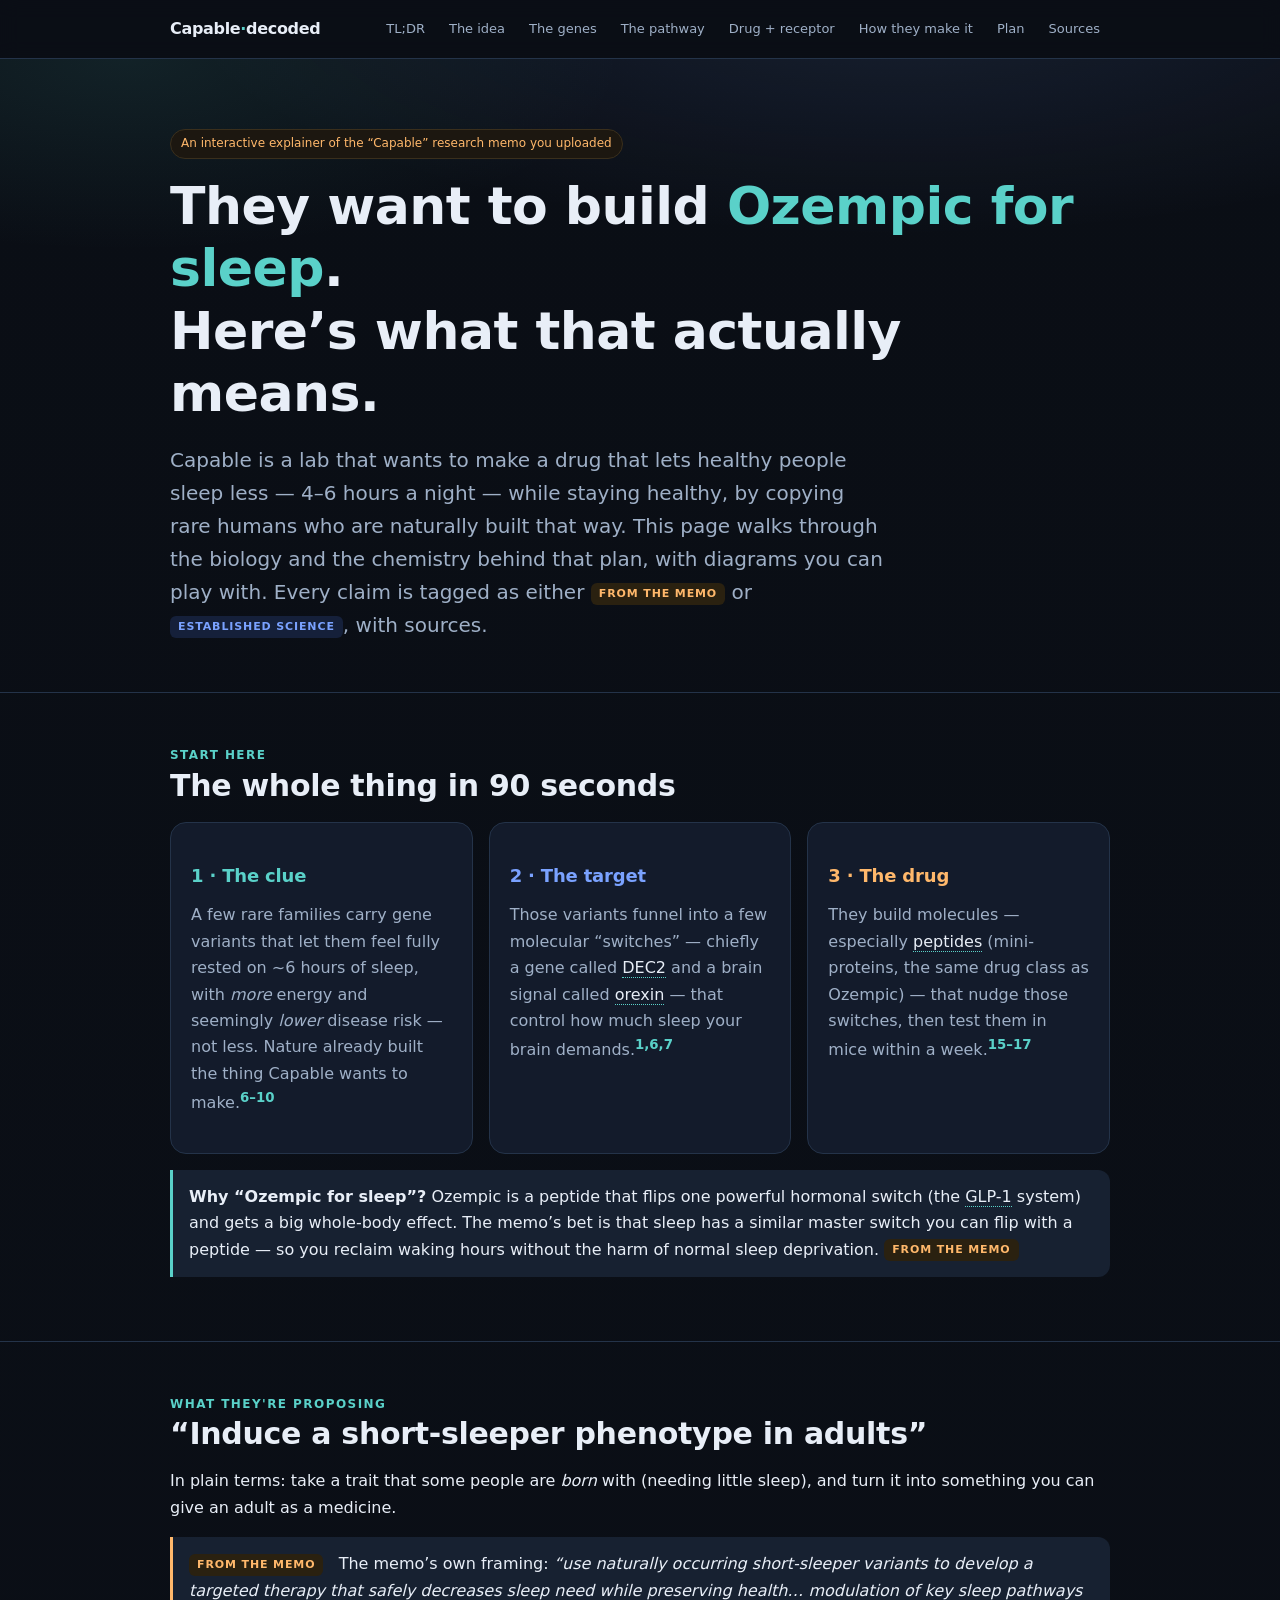
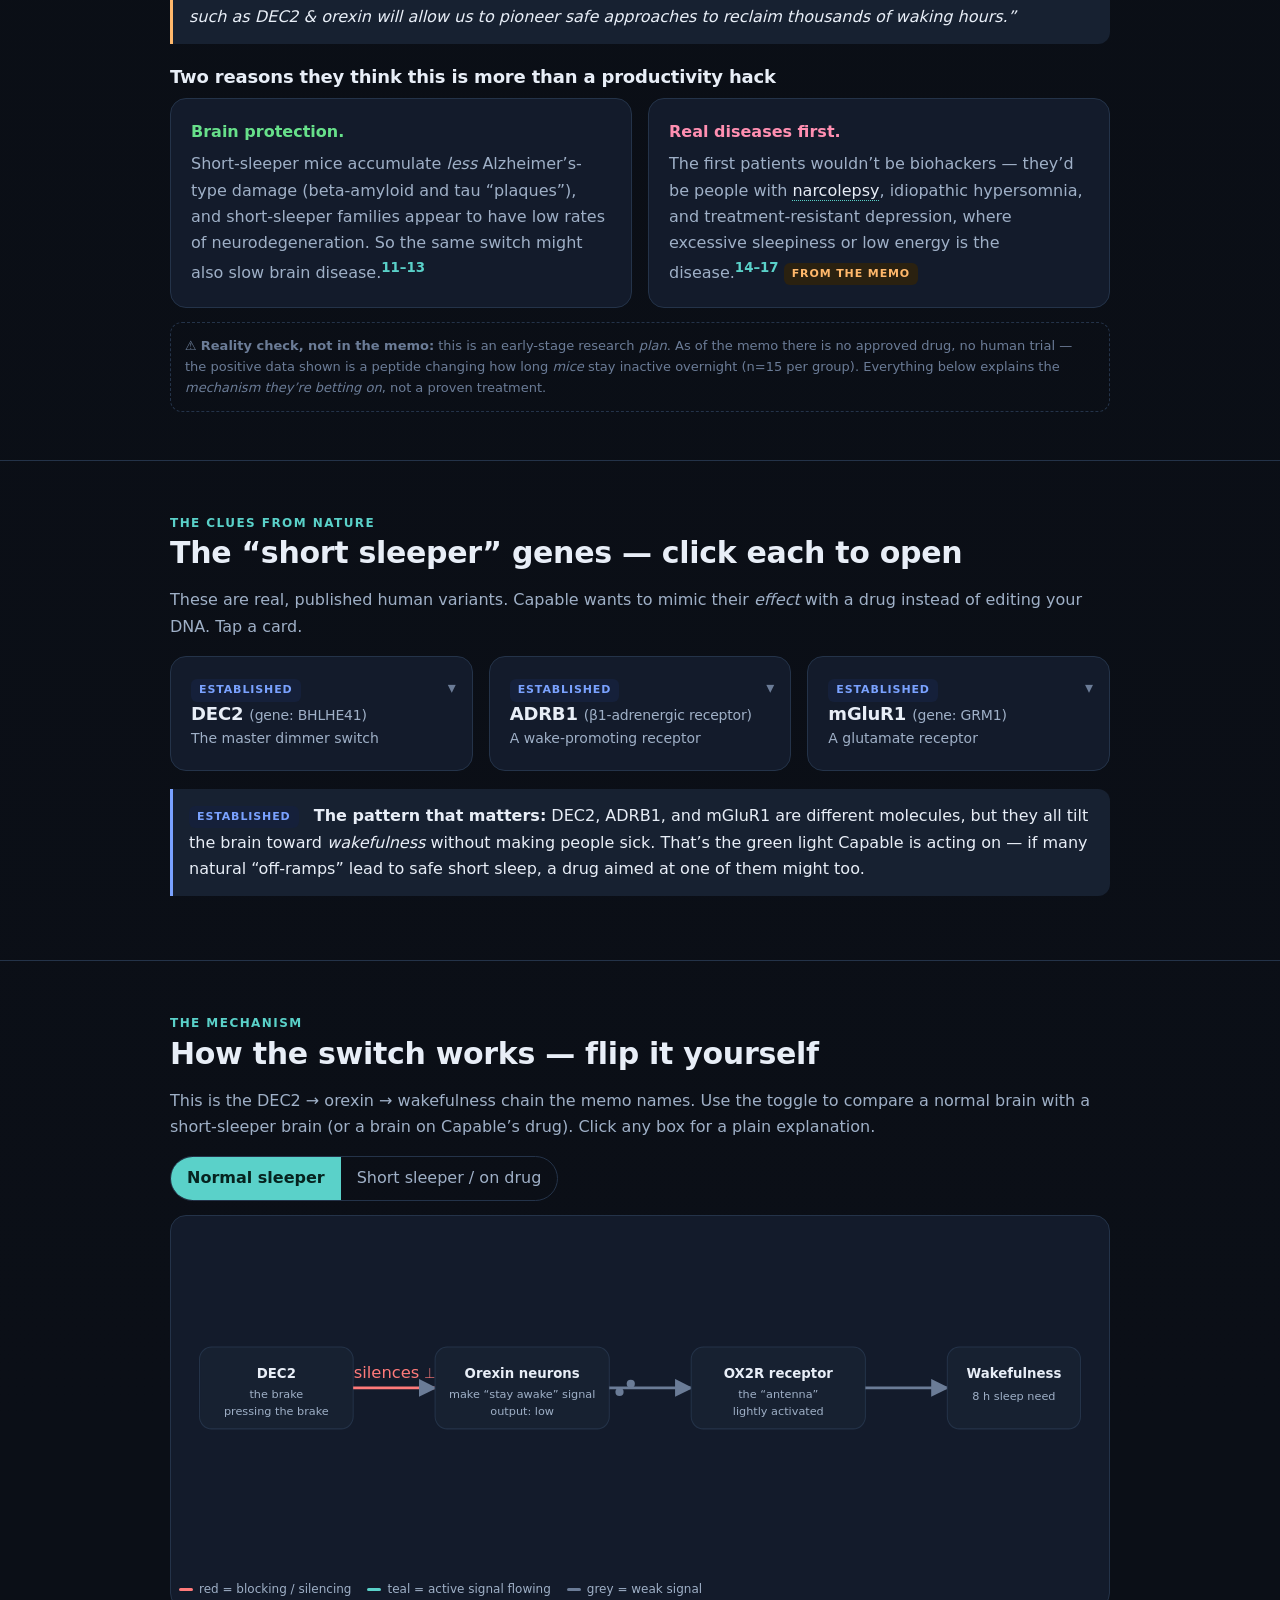
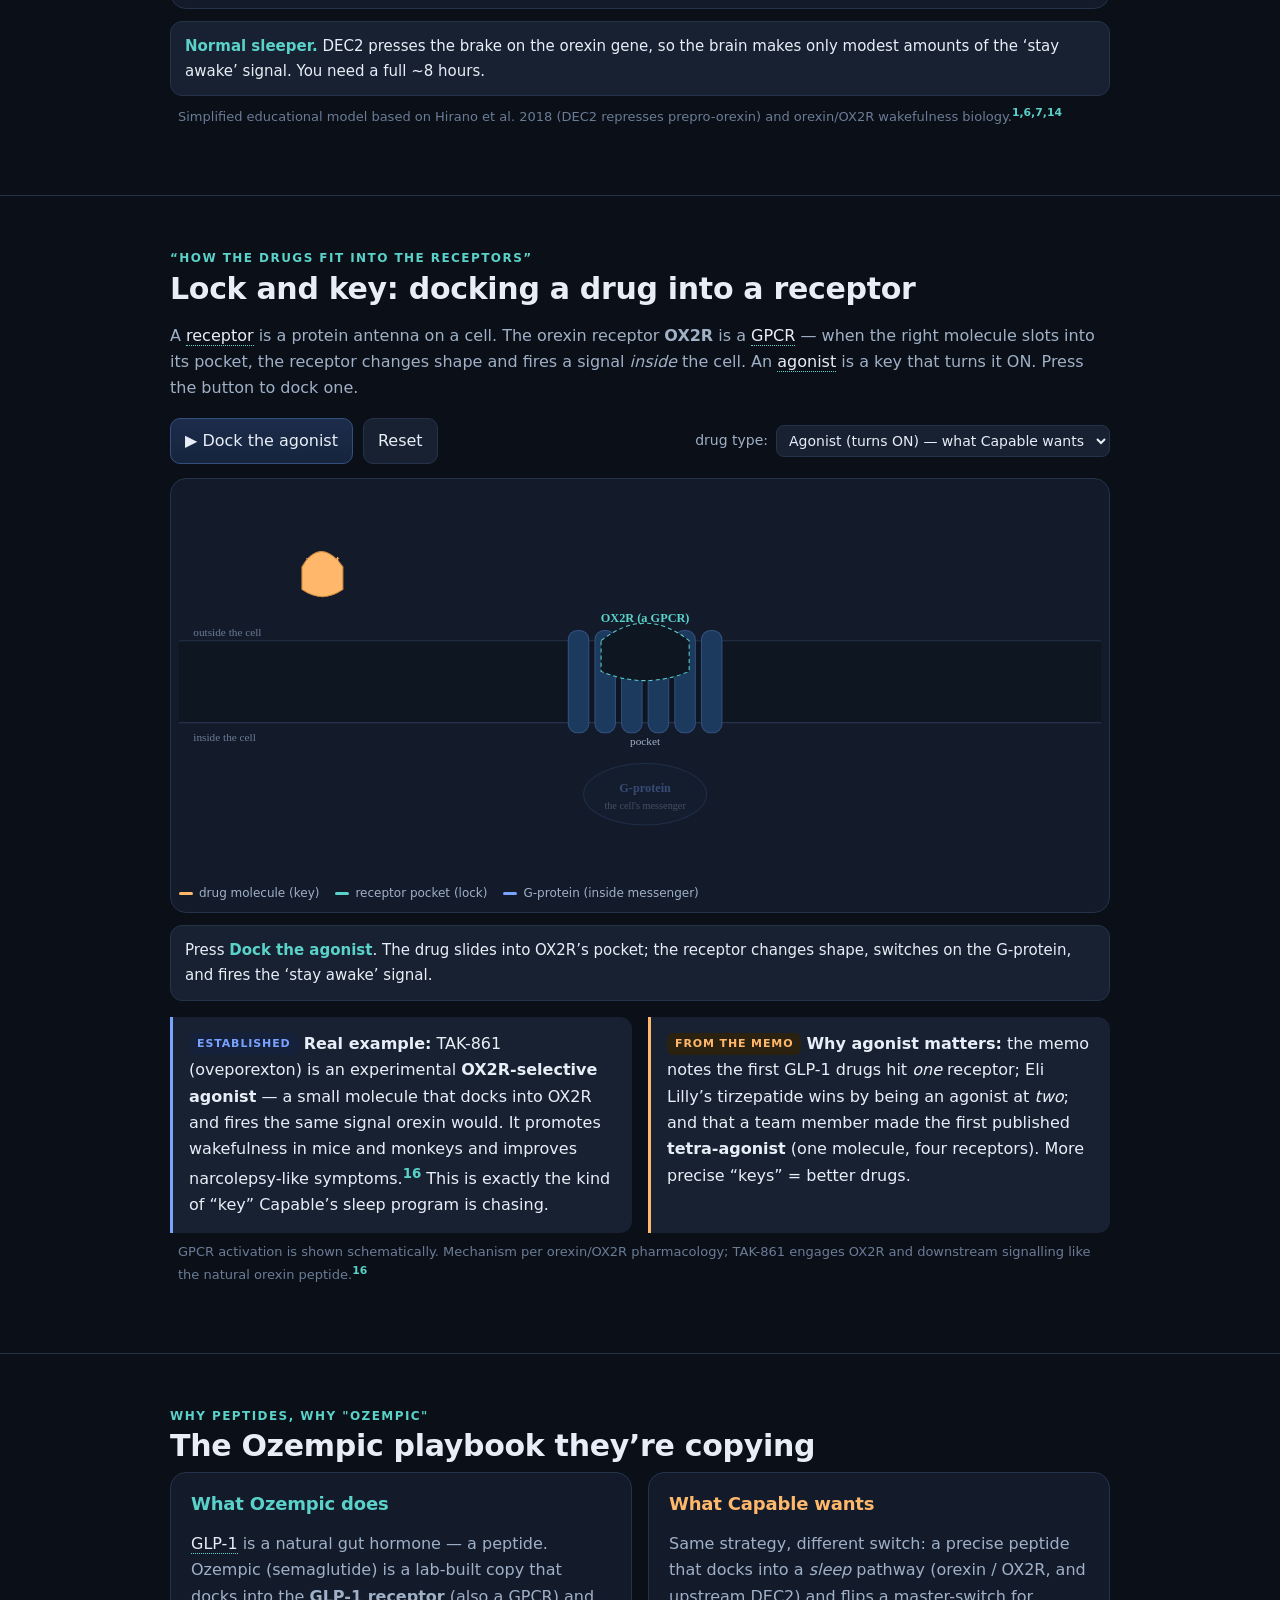
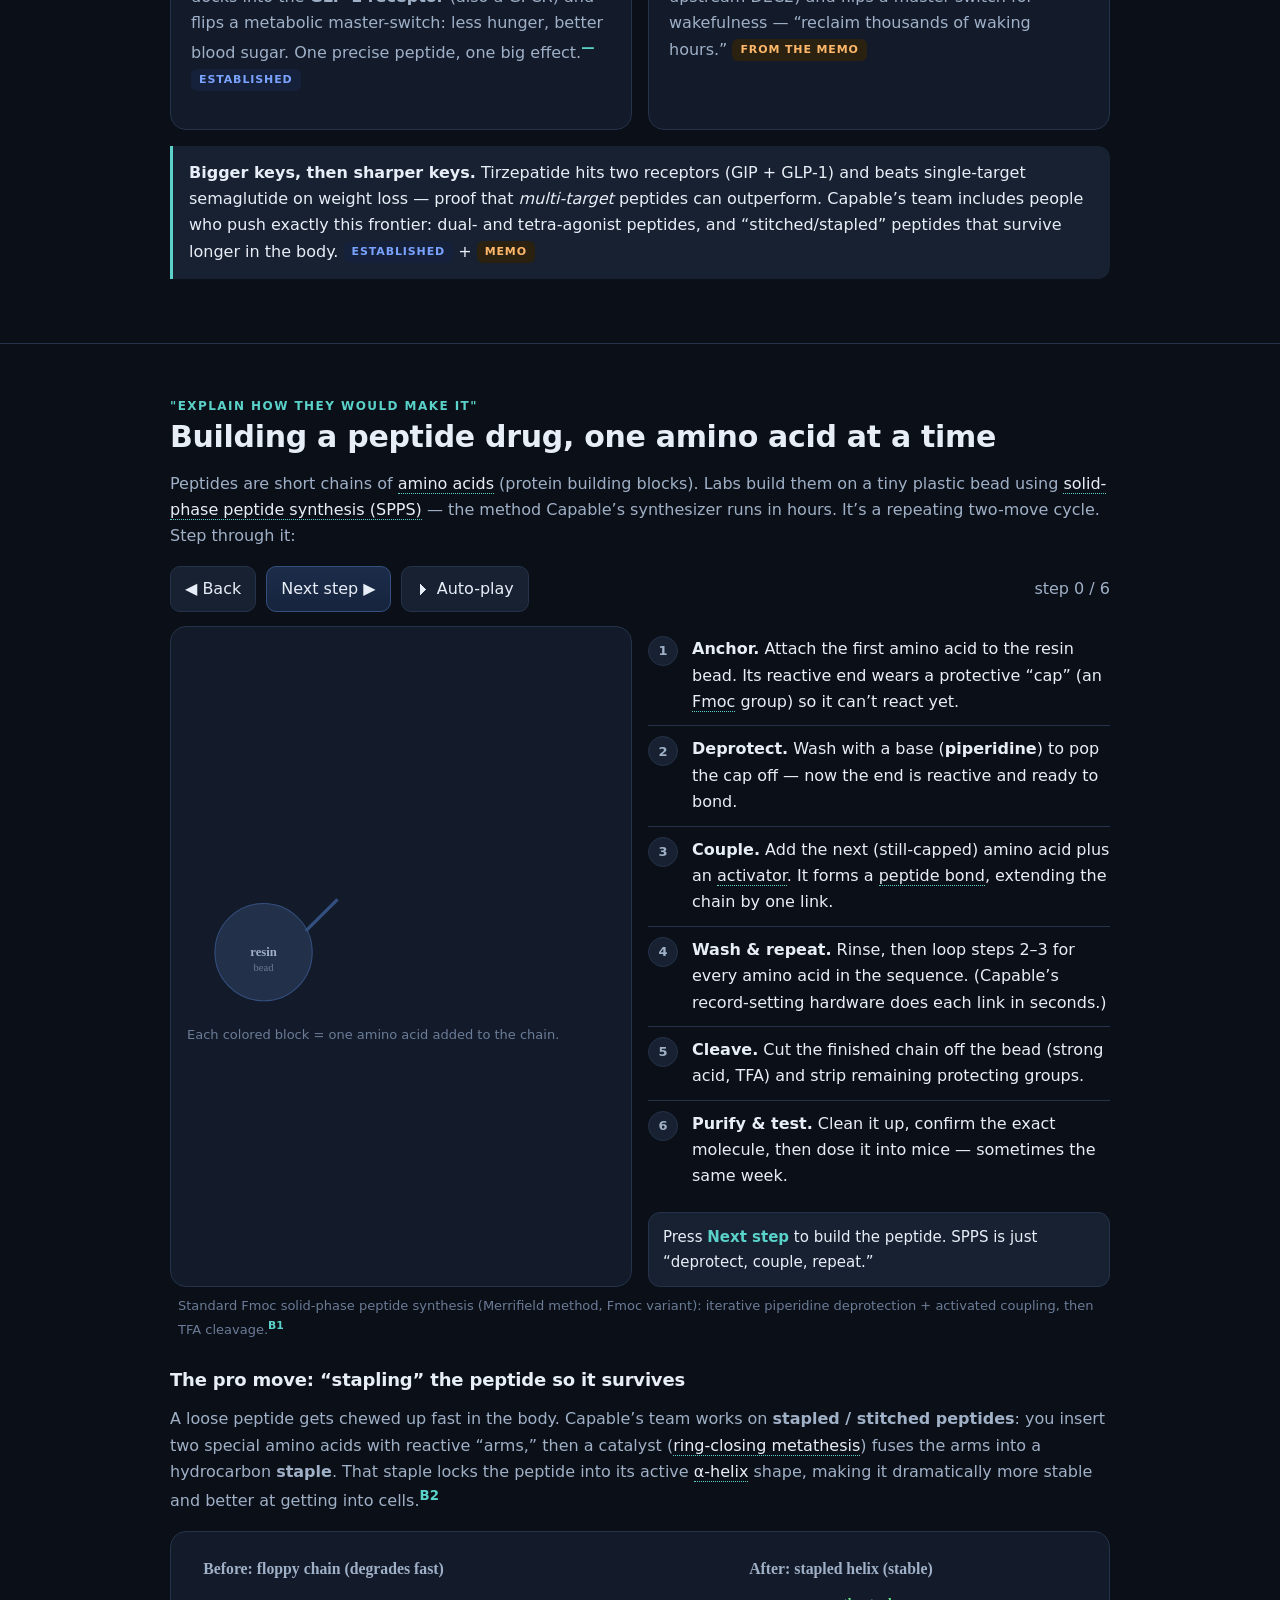
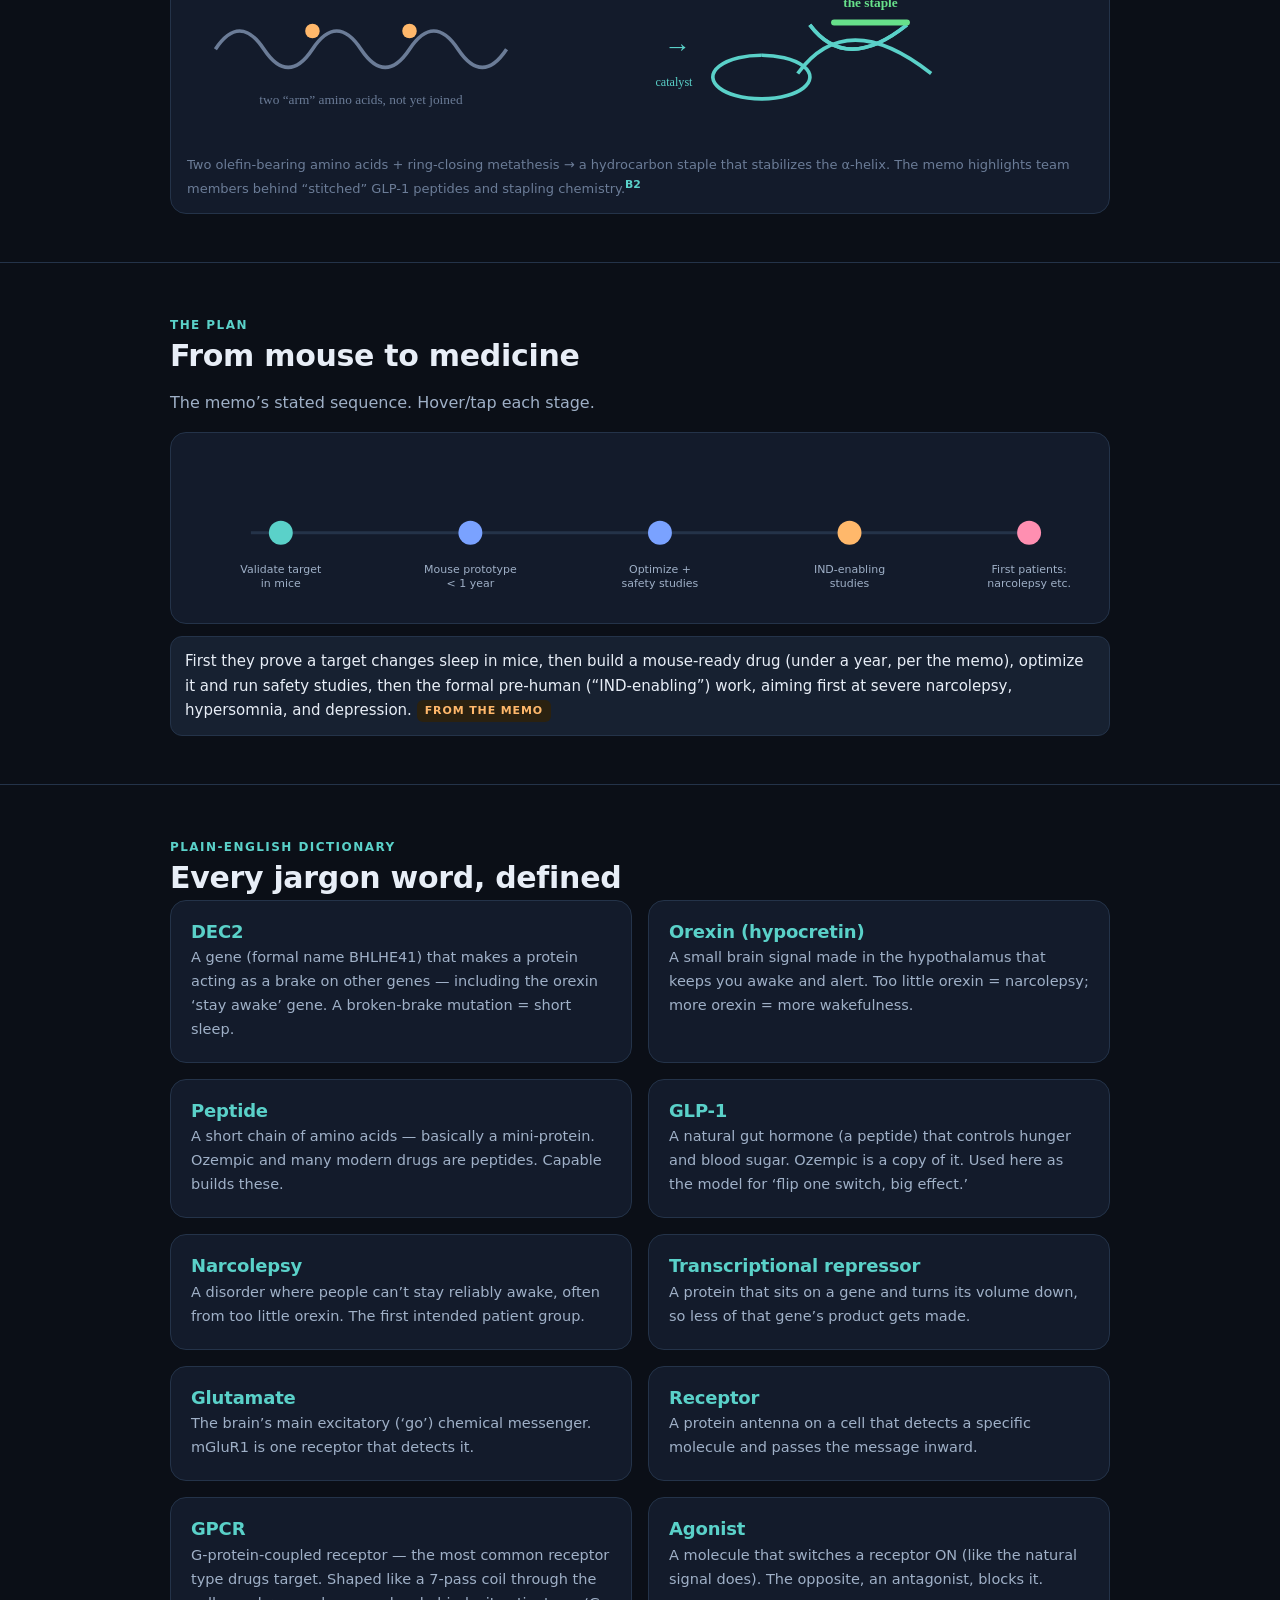
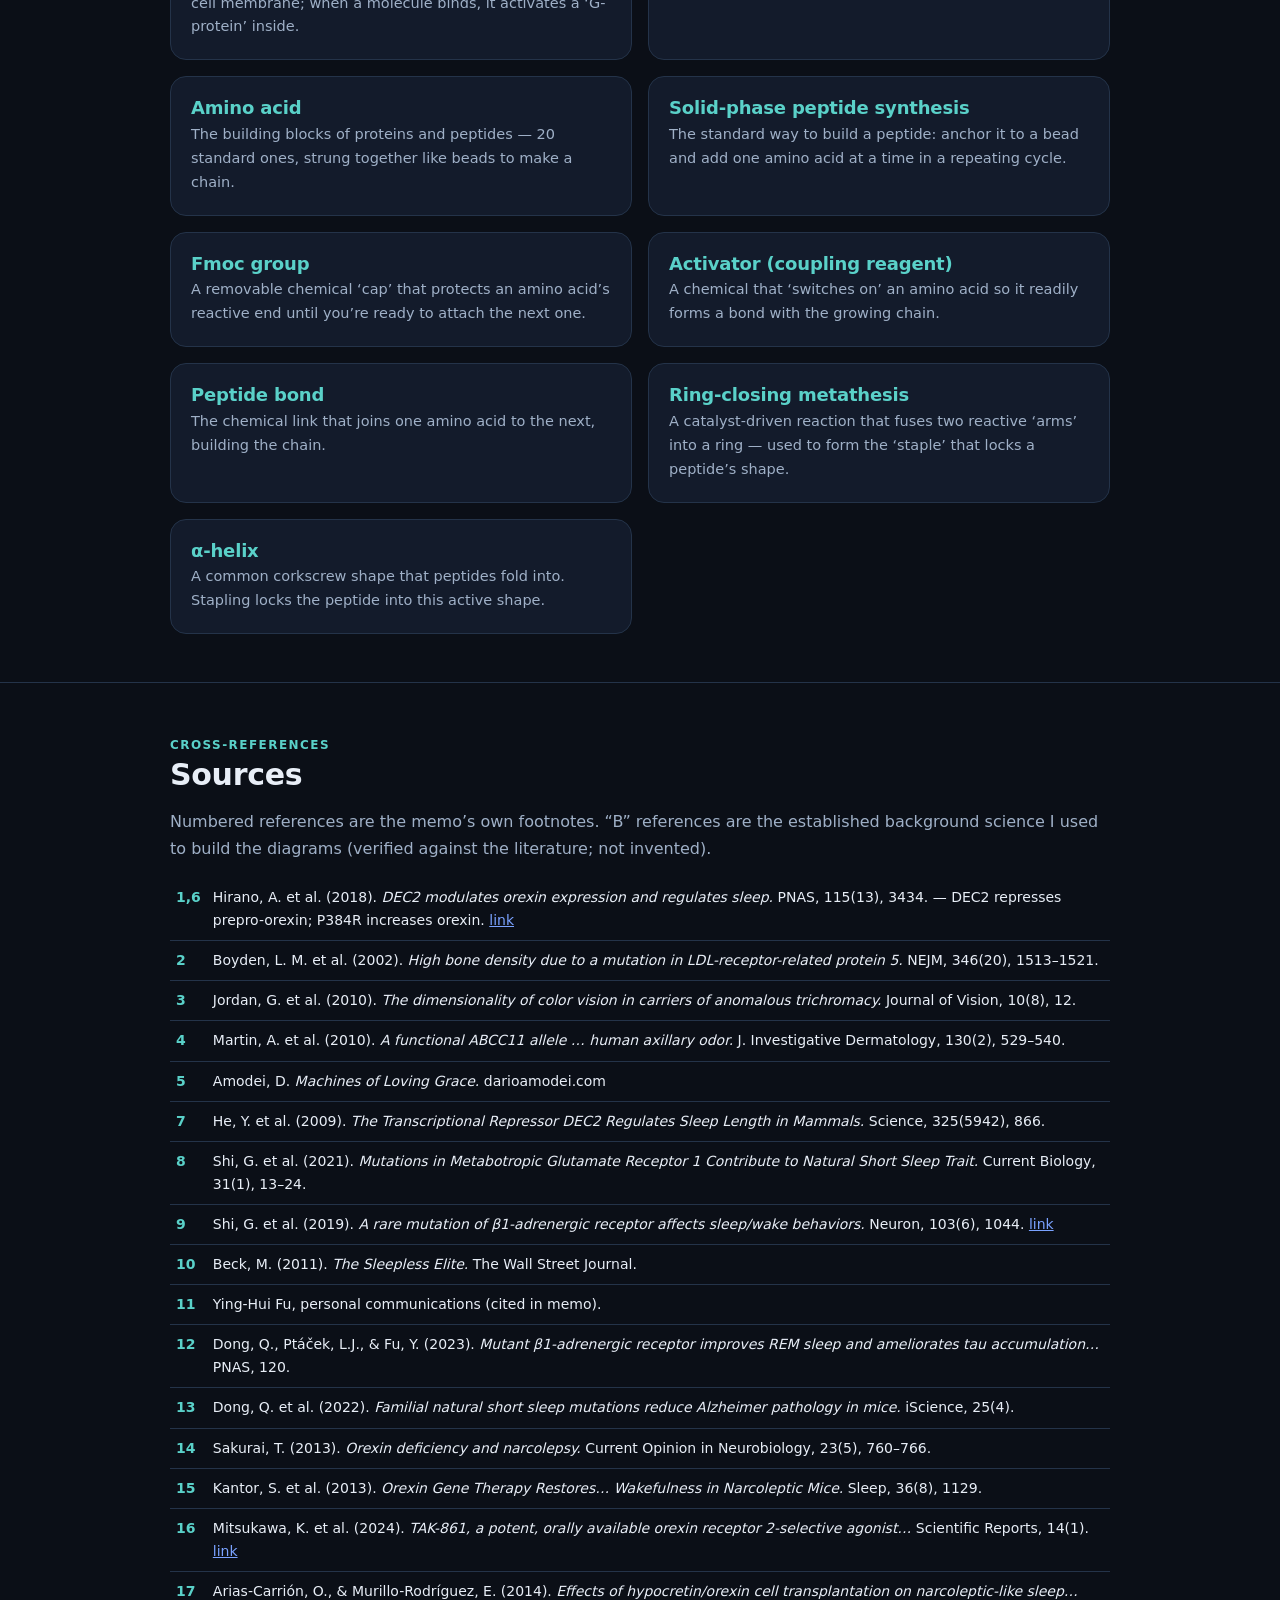
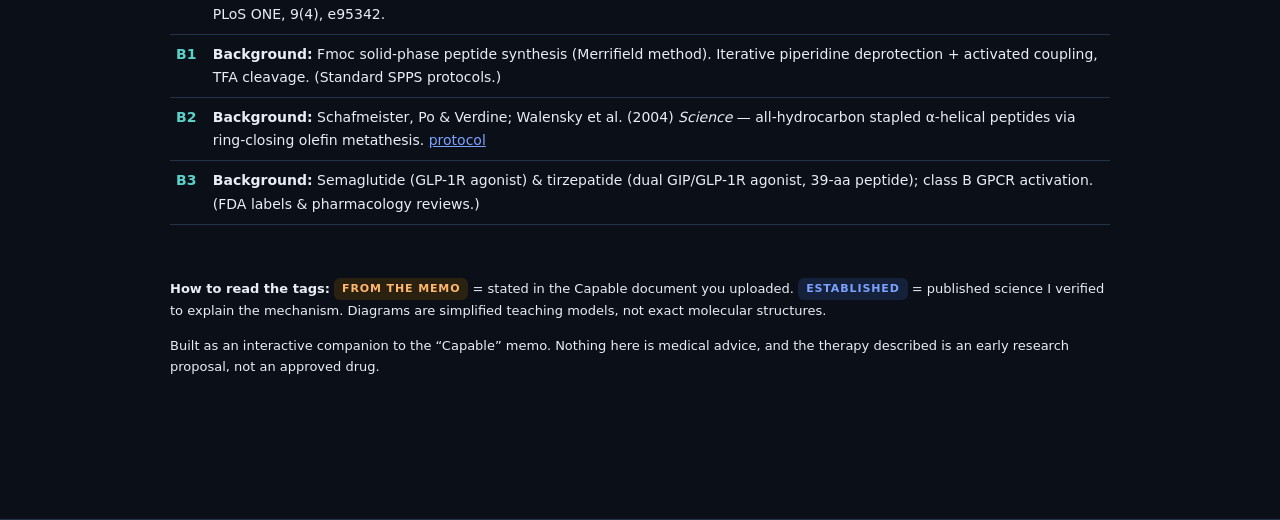
==== index.html @ eccb8c68 "Add interactive explainer for the Capable 'Ozempic for sleep' memo Self-contained HTML page that tra" ====
<!DOCTYPE html>
<html lang="en">
<head>
<meta charset="UTF-8" />
<meta name="viewport" content="width=device-width, initial-scale=1.0" />
<title>Capable, explained — an interactive guide to "Ozempic for sleep"</title>
<style>
  :root{
    --bg:#0b0f17; --bg2:#0f1521; --panel:#131b2b; --panel2:#172131;
    --ink:#e8eef7; --muted:#9fb0c7; --faint:#6b7c97;
    --line:#243349; --accent:#5ad1c9; --accent2:#7aa2ff;
    --warm:#ffb86b; --pink:#ff8fb1; --green:#67e08a; --red:#ff7a7a;
    --radius:16px; --maxw:980px;
  }
  *{box-sizing:border-box}
  html{scroll-behavior:smooth}
  body{
    margin:0; background:linear-gradient(180deg,#0a0e15,#0b0f17 30%,#0b0f17);
    color:var(--ink); font:16px/1.65 ui-sans-serif,system-ui,-apple-system,"Segoe UI",Roboto,Helvetica,Arial;
    -webkit-font-smoothing:antialiased;
  }
  a{color:var(--accent2)}
  .wrap{max-width:var(--maxw); margin:0 auto; padding:0 20px}
  h1,h2,h3{line-height:1.2; letter-spacing:-.01em}
  h2{font-size:clamp(22px,3.4vw,30px); margin:0 0 4px}
  h3{font-size:18px; margin:22px 0 6px}
  .kicker{color:var(--accent); font-weight:700; letter-spacing:.12em; text-transform:uppercase; font-size:12px}
  p{color:var(--ink)} .muted{color:var(--muted)}

  /* top bar */
  header.top{position:sticky; top:0; z-index:50; backdrop-filter:blur(10px);
    background:rgba(11,15,23,.78); border-bottom:1px solid var(--line)}
  .top .wrap{display:flex; align-items:center; gap:16px; height:58px}
  .brand{font-weight:800; letter-spacing:-.02em}
  .brand span{color:var(--accent)}
  nav.links{margin-left:auto; display:flex; gap:4px; flex-wrap:wrap}
  nav.links a{color:var(--muted); text-decoration:none; font-size:13px; padding:6px 10px; border-radius:8px}
  nav.links a:hover{color:var(--ink); background:var(--panel)}

  /* hero */
  .hero{padding:70px 0 30px; border-bottom:1px solid var(--line);
    background:radial-gradient(1200px 400px at 70% -10%, rgba(122,162,255,.12), transparent 60%),
               radial-gradient(900px 350px at 10% 0%, rgba(90,209,201,.10), transparent 55%)}
  .hero h1{font-size:clamp(30px,6vw,52px); margin:10px 0 14px}
  .hero h1 em{font-style:normal; color:var(--accent)}
  .lede{font-size:clamp(17px,2.4vw,20px); color:var(--muted); max-width:720px}
  .pill{display:inline-block; font-size:12px; color:var(--warm); border:1px solid #3a2f1c;
    background:#1c1710; padding:4px 10px; border-radius:999px; margin-bottom:6px}

  section{padding:48px 0; border-bottom:1px solid var(--line)}
  .card{background:var(--panel); border:1px solid var(--line); border-radius:var(--radius); padding:20px}
  .grid{display:grid; gap:16px}
  @media(min-width:760px){.cols-2{grid-template-columns:1fr 1fr}.cols-3{grid-template-columns:1fr 1fr 1fr}}

  .callout{border-left:3px solid var(--accent); background:var(--panel2); padding:14px 16px; border-radius:0 12px 12px 0; margin:16px 0}
  .callout.paper{border-color:var(--warm)}
  .callout.bg{border-color:var(--accent2)}
  .tag{display:inline-block; font-size:11px; font-weight:700; letter-spacing:.08em; text-transform:uppercase;
    padding:2px 8px; border-radius:6px; vertical-align:middle}
  .tag.paper{background:#2a2110; color:var(--warm)}
  .tag.bg{background:#15203a; color:var(--accent2)}

  /* glossary tooltip */
  .term{border-bottom:1px dotted var(--accent); cursor:help; color:var(--ink)}
  .term:hover{color:var(--accent)}

  /* buttons */
  button.btn{font:inherit; cursor:pointer; border:1px solid var(--line); background:var(--panel2);
    color:var(--ink); padding:9px 14px; border-radius:10px; transition:.15s}
  button.btn:hover{border-color:var(--accent); color:#fff}
  button.btn.primary{background:linear-gradient(180deg,#1c2c4a,#16243d); border-color:#34507f}
  button.btn:disabled{opacity:.4; cursor:not-allowed}
  .controls{display:flex; gap:10px; flex-wrap:wrap; align-items:center; margin:14px 0}

  /* toggle */
  .switch{display:inline-flex; border:1px solid var(--line); border-radius:999px; overflow:hidden}
  .switch button{border:0; background:transparent; color:var(--muted); padding:8px 16px; cursor:pointer; font:inherit}
  .switch button.on{background:var(--accent); color:#06231f; font-weight:700}

  /* gene cards */
  .gene{cursor:pointer; transition:.15s; position:relative; overflow:hidden}
  .gene:hover{border-color:var(--accent); transform:translateY(-2px)}
  .gene h3{margin:0 0 2px}
  .gene .body{display:none; margin-top:10px; border-top:1px solid var(--line); padding-top:10px}
  .gene.open .body{display:block}
  .gene .chev{position:absolute; right:16px; top:18px; color:var(--faint); transition:.2s}
  .gene.open .chev{transform:rotate(180deg)}

  /* svg figures */
  .fig{background:var(--panel); border:1px solid var(--line); border-radius:var(--radius); padding:8px}
  .figcap{color:var(--faint); font-size:13px; margin-top:8px; padding:0 8px 6px}
  svg{display:block; width:100%; height:auto}
  .node{cursor:pointer}
  .node .lab{font:600 13px ui-sans-serif,system-ui; fill:var(--ink)}
  .node .sub{font:11px ui-sans-serif,system-ui; fill:var(--muted)}
  .flow{stroke:var(--faint); stroke-width:2.5; fill:none; marker-end:url(#arrow)}
  .flow.inhibit{stroke:var(--red)}
  .flow.active{stroke:var(--accent); stroke-width:3.5}
  .pulse{animation:dash 1.2s linear infinite}
  @keyframes dash{to{stroke-dashoffset:-24}}

  .explainbox{min-height:64px; background:var(--panel2); border:1px solid var(--line);
    border-radius:12px; padding:12px 14px; margin-top:12px; font-size:15px}
  .explainbox b{color:var(--accent)}

  /* step list */
  ol.steps{counter-reset:s; list-style:none; padding:0; margin:0}
  ol.steps li{position:relative; padding:10px 0 10px 44px; border-bottom:1px solid var(--line)}
  ol.steps li:last-child{border-bottom:0}
  ol.steps li::before{counter-increment:s; content:counter(s); position:absolute; left:0; top:10px;
    width:28px; height:28px; border-radius:50%; background:var(--panel2); border:1px solid var(--line);
    display:flex; align-items:center; justify-content:center; font-size:13px; font-weight:700; color:var(--muted)}
  ol.steps li.active::before{background:var(--accent); color:#06231f; border-color:var(--accent)}
  ol.steps li.active{color:#fff}
  ol.steps li.done::before{background:#1c3a2a; color:var(--green); border-color:#2c5a40; content:"✓"}

  table.ref{width:100%; border-collapse:collapse; font-size:14px}
  table.ref td{border-bottom:1px solid var(--line); padding:8px 6px; vertical-align:top}
  table.ref td:first-child{color:var(--accent); width:34px; font-weight:700}

  .legend{display:flex; gap:16px; flex-wrap:wrap; font-size:12px; color:var(--muted); margin-top:8px}
  .legend i{display:inline-block; width:14px; height:3px; vertical-align:middle; margin-right:6px; border-radius:2px}

  .footer{padding:40px 0 80px; color:var(--faint); font-size:13px}
  sup a{ text-decoration:none; color:var(--accent); font-weight:700}
  .disclaim{font-size:13px; color:var(--faint); border:1px dashed var(--line); border-radius:12px; padding:12px 14px; margin-top:14px}

  /* dock figure specifics */
  .drugbox{font:600 12px ui-sans-serif}
  .gprot{opacity:.35; transition:opacity .4s}
  .gprot.on{opacity:1}
  .spark{opacity:0}
</style>
</head>
<body>

<header class="top"><div class="wrap">
  <div class="brand">Capable<span>·</span>decoded</div>
  <nav class="links">
    <a href="#tldr">TL;DR</a>
    <a href="#idea">The idea</a>
    <a href="#genes">The genes</a>
    <a href="#pathway">The pathway</a>
    <a href="#receptor">Drug + receptor</a>
    <a href="#make">How they make it</a>
    <a href="#roadmap">Plan</a>
    <a href="#refs">Sources</a>
  </nav>
</div></header>

<div class="hero"><div class="wrap">
  <span class="pill">An interactive explainer of the “Capable” research memo you uploaded</span>
  <h1>They want to build <em>Ozempic for sleep</em>.<br/>Here’s what that actually means.</h1>
  <p class="lede">Capable is a lab that wants to make a drug that lets healthy people sleep less — 4–6 hours a night — while staying healthy, by copying rare humans who are naturally built that way. This page walks through the biology and the chemistry behind that plan, with diagrams you can play with. Every claim is tagged as either <span class="tag paper">from the memo</span> or <span class="tag bg">established science</span>, with sources.</p>
</div></div>

<!-- ============ TLDR ============ -->
<section id="tldr"><div class="wrap">
  <span class="kicker">Start here</span>
  <h2>The whole thing in 90 seconds</h2>
  <div class="grid cols-3" style="margin-top:18px">
    <div class="card">
      <h3 style="color:var(--accent)">1 · The clue</h3>
      <p class="muted">A few rare families carry gene variants that let them feel fully rested on ~6 hours of sleep, with <em>more</em> energy and seemingly <em>lower</em> disease risk — not less. Nature already built the thing Capable wants to make.<sup><a href="#refs">6–10</a></sup></p>
    </div>
    <div class="card">
      <h3 style="color:var(--accent2)">2 · The target</h3>
      <p class="muted">Those variants funnel into a few molecular “switches” — chiefly a gene called <span class="term" data-t="dec2">DEC2</span> and a brain signal called <span class="term" data-t="orexin">orexin</span> — that control how much sleep your brain demands.<sup><a href="#refs">1,6,7</a></sup></p>
    </div>
    <div class="card">
      <h3 style="color:var(--warm)">3 · The drug</h3>
      <p class="muted">They build molecules — especially <span class="term" data-t="peptide">peptides</span> (mini-proteins, the same drug class as Ozempic) — that nudge those switches, then test them in mice within a week.<sup><a href="#refs">15–17</a></sup></p>
    </div>
  </div>
  <div class="callout">
    <b>Why “Ozempic for sleep”?</b> Ozempic is a peptide that flips one powerful hormonal switch (the <span class="term" data-t="glp1">GLP-1</span> system) and gets a big whole-body effect. The memo’s bet is that sleep has a similar master switch you can flip with a peptide — so you reclaim waking hours without the harm of normal sleep deprivation. <span class="tag paper">from the memo</span>
  </div>
</div></section>

<!-- ============ THE IDEA ============ -->
<section id="idea"><div class="wrap">
  <span class="kicker">What they're proposing</span>
  <h2>“Induce a short-sleeper phenotype in adults”</h2>
  <p>In plain terms: take a trait that some people are <em>born</em> with (needing little sleep), and turn it into something you can give an adult as a medicine.</p>

  <div class="callout paper">
    <span class="tag paper">from the memo</span> &nbsp; The memo’s own framing: <i>“use naturally occurring short-sleeper variants to develop a targeted therapy that safely decreases sleep need while preserving health… modulation of key sleep pathways such as DEC2 &amp; orexin will allow us to pioneer safe approaches to reclaim thousands of waking hours.”</i>
  </div>

  <h3>Two reasons they think this is more than a productivity hack</h3>
  <div class="grid cols-2" style="margin-top:10px">
    <div class="card">
      <b style="color:var(--green)">Brain protection.</b>
      <p class="muted" style="margin:6px 0 0">Short-sleeper mice accumulate <em>less</em> Alzheimer’s-type damage (beta-amyloid and tau “plaques”), and short-sleeper families appear to have low rates of neurodegeneration. So the same switch might also slow brain disease.<sup><a href="#refs">11–13</a></sup></p>
    </div>
    <div class="card">
      <b style="color:var(--pink)">Real diseases first.</b>
      <p class="muted" style="margin:6px 0 0">The first patients wouldn’t be biohackers — they’d be people with <span class="term" data-t="narcolepsy">narcolepsy</span>, idiopathic hypersomnia, and treatment-resistant depression, where excessive sleepiness or low energy is the disease.<sup><a href="#refs">14–17</a></sup> <span class="tag paper">from the memo</span></p>
    </div>
  </div>
  <div class="disclaim">⚠️ <b>Reality check, not in the memo:</b> this is an early-stage research <em>plan</em>. As of the memo there is no approved drug, no human trial — the positive data shown is a peptide changing how long <em>mice</em> stay inactive overnight (n=15 per group). Everything below explains the <i>mechanism they’re betting on</i>, not a proven treatment.</div>
</div></section>

<!-- ============ THE GENES ============ -->
<section id="genes"><div class="wrap">
  <span class="kicker">The clues from nature</span>
  <h2>The “short sleeper” genes — click each to open</h2>
  <p class="muted">These are real, published human variants. Capable wants to mimic their <em>effect</em> with a drug instead of editing your DNA. Tap a card.</p>

  <div class="grid cols-3" style="margin-top:16px" id="geneGrid">
    <div class="card gene" data-g="dec2">
      <span class="chev">▾</span>
      <span class="tag bg">established</span>
      <h3>DEC2 <span class="muted" style="font-weight:400;font-size:14px">(gene: BHLHE41)</span></h3>
      <div class="muted" style="font-size:14px">The master dimmer switch</div>
      <div class="body">
        <p>DEC2 is a <span class="term" data-t="repressor">transcriptional repressor</span> — a protein whose job is to <b>turn other genes down</b>. One of the genes it sits on and silences is the gene for <span class="term" data-t="orexin">orexin</span>, the brain’s “stay awake” signal.</p>
        <p>The famous short-sleeper mutation (<b>P384R</b>) <b>breaks DEC2’s grip</b> on the orexin gene. With the brake off, the brain makes more orexin → more wakefulness → less sleep needed. Mice carrying it sleep less but stay healthy for life.<sup><a href="#refs">1,6,7</a></sup></p>
        <p class="muted" style="font-size:13.5px">Tellingly, an orexin <em>blocker</em> partly cancels the short-sleep effect — strong evidence that DEC2 works <i>through</i> orexin.<sup><a href="#refs">1</a></sup></p>
      </div>
    </div>

    <div class="card gene" data-g="adrb1">
      <span class="chev">▾</span>
      <span class="tag bg">established</span>
      <h3>ADRB1 <span class="muted" style="font-weight:400;font-size:14px">(β1-adrenergic receptor)</span></h3>
      <div class="muted" style="font-size:14px">A wake-promoting receptor</div>
      <div class="body">
        <p>This is the receptor that adrenaline-type signals use. A short-sleeper family carries the <b>A187V</b> variant, found in “wake-promoting” neurons in a brain-stem region called the <b>dorsal pons</b>.</p>
        <p>The variant makes those wake neurons <b>more excitable</b>, so the brain spends more time awake and needs less sleep (~1 hour less in mice).<sup><a href="#refs">9</a></sup></p>
        <p class="muted" style="font-size:13.5px">A related ADRB1 finding: the mutant version improves REM sleep and reduces tau buildup in a mouse model of brain disease.<sup><a href="#refs">12</a></sup></p>
      </div>
    </div>

    <div class="card gene" data-g="grm1">
      <span class="chev">▾</span>
      <span class="tag bg">established</span>
      <h3>mGluR1 <span class="muted" style="font-weight:400;font-size:14px">(gene: GRM1)</span></h3>
      <div class="muted" style="font-size:14px">A glutamate receptor</div>
      <div class="body">
        <p>mGluR1 reads <span class="term" data-t="glutamate">glutamate</span>, the brain’s main “go” signal. Two mutations in this receptor were found in natural short sleepers and shown to change sleep in mice.<sup><a href="#refs">8</a></sup></p>
        <p class="muted" style="font-size:13.5px">It’s a third, independent route to the same destination — which is the memo’s point: several different genes all converge on “need less sleep, stay healthy.”</p>
      </div>
    </div>
  </div>

  <div class="callout bg" style="margin-top:18px">
    <span class="tag bg">established</span> &nbsp; <b>The pattern that matters:</b> DEC2, ADRB1, and mGluR1 are different molecules, but they all tilt the brain toward <em>wakefulness</em> without making people sick. That’s the green light Capable is acting on — if many natural “off-ramps” lead to safe short sleep, a drug aimed at one of them might too.
  </div>
</div></section>

<!-- ============ THE PATHWAY ============ -->
<section id="pathway"><div class="wrap">
  <span class="kicker">The mechanism</span>
  <h2>How the switch works — flip it yourself</h2>
  <p class="muted">This is the DEC2 → orexin → wakefulness chain the memo names. Use the toggle to compare a normal brain with a short-sleeper brain (or a brain on Capable’s drug). Click any box for a plain explanation.</p>

  <div class="controls">
    <div class="switch" id="pwSwitch">
      <button data-mode="normal" class="on">Normal sleeper</button>
      <button data-mode="short">Short sleeper / on drug</button>
    </div>
  </div>

  <div class="fig">
    <svg viewBox="0 0 900 340" role="img" aria-label="Sleep-wake pathway diagram">
      <defs>
        <marker id="arrow" viewBox="0 0 10 10" refX="9" refY="5" markerWidth="7" markerHeight="7" orient="auto-start-reverse">
          <path d="M0,0 L10,5 L0,10 z" fill="#6b7c97"/>
        </marker>
        <marker id="arrowA" viewBox="0 0 10 10" refX="9" refY="5" markerWidth="7" markerHeight="7" orient="auto-start-reverse">
          <path d="M0,0 L10,5 L0,10 z" fill="#5ad1c9"/>
        </marker>
      </defs>

      <!-- DEC2 -->
      <g class="node" data-n="dec2">
        <rect x="20" y="120" rx="12" width="150" height="80" fill="#172131" stroke="#243349"/>
        <text class="lab" x="95" y="150" text-anchor="middle">DEC2</text>
        <text class="sub" x="95" y="170" text-anchor="middle">the brake</text>
        <text class="sub" x="95" y="186" text-anchor="middle" id="dec2state">pressing the brake</text>
      </g>

      <!-- inhibits arrow -->
      <path id="e1" class="flow inhibit" d="M170,160 L250,160" />
      <text class="sub" x="210" y="150" text-anchor="middle" fill="#ff7a7a" id="e1lab">silences ⟂</text>

      <!-- orexin gene/neurons -->
      <g class="node" data-n="orexin">
        <rect x="250" y="120" rx="12" width="170" height="80" fill="#172131" stroke="#243349"/>
        <text class="lab" x="335" y="150" text-anchor="middle">Orexin neurons</text>
        <text class="sub" x="335" y="170" text-anchor="middle">make “stay awake” signal</text>
        <text class="sub" x="335" y="186" text-anchor="middle" id="orxstate">output: low</text>
      </g>

      <!-- orexin molecules -->
      <path id="e2" class="flow" d="M420,160 L500,160" marker-end="url(#arrow)"/>
      <g id="orexinDots"></g>

      <!-- OX2R receptor -->
      <g class="node" data-n="ox2r">
        <rect x="500" y="120" rx="12" width="170" height="80" fill="#172131" stroke="#243349"/>
        <text class="lab" x="585" y="150" text-anchor="middle">OX2R receptor</text>
        <text class="sub" x="585" y="170" text-anchor="middle">the “antenna”</text>
        <text class="sub" x="585" y="186" text-anchor="middle" id="ox2rstate">lightly activated</text>
      </g>

      <path id="e3" class="flow" d="M670,160 L750,160" marker-end="url(#arrow)"/>

      <!-- wakefulness -->
      <g class="node" data-n="wake">
        <rect x="750" y="120" rx="12" width="130" height="80" fill="#172131" stroke="#243349"/>
        <text class="lab" x="815" y="150" text-anchor="middle">Wakefulness</text>
        <text class="sub" x="815" y="172" text-anchor="middle" id="wakestate">8 h sleep need</text>
      </g>

      <!-- drug injection point -->
      <g id="drugTag" style="opacity:0">
        <rect x="250" y="40" rx="10" width="170" height="44" fill="#1c1710" stroke="#3a2f1c"/>
        <text x="335" y="60" text-anchor="middle" fill="#ffb86b" style="font:700 12px ui-sans-serif">Capable drug acts here</text>
        <text x="335" y="76" text-anchor="middle" fill="#9fb0c7" style="font:11px ui-sans-serif">mimics “brake off”</text>
        <path d="M335,84 L335,118" stroke="#ffb86b" stroke-width="2" stroke-dasharray="4 3"/>
      </g>
    </svg>
    <div class="legend">
      <span><i style="background:#ff7a7a"></i>red = blocking / silencing</span>
      <span><i style="background:#5ad1c9"></i>teal = active signal flowing</span>
      <span><i style="background:#6b7c97"></i>grey = weak signal</span>
    </div>
  </div>
  <div class="explainbox" id="pwExplain">👆 Click any box above, or flip the toggle, to see what changes. <b>Right now:</b> normal sleeper — DEC2 presses the brake on orexin, so the wake signal stays modest and you need a full night.</div>
  <p class="figcap">Simplified educational model based on Hirano et al. 2018 (DEC2 represses prepro-orexin) and orexin/OX2R wakefulness biology.<sup><a href="#refs">1,6,7,14</a></sup></p>
</div></section>

<!-- ============ DRUG + RECEPTOR ============ -->
<section id="receptor"><div class="wrap">
  <span class="kicker">“How the drugs fit into the receptors”</span>
  <h2>Lock and key: docking a drug into a receptor</h2>
  <p class="muted">A <span class="term" data-t="receptor">receptor</span> is a protein antenna on a cell. The orexin receptor <b>OX2R</b> is a <span class="term" data-t="gpcr">GPCR</span> — when the right molecule slots into its pocket, the receptor changes shape and fires a signal <em>inside</em> the cell. An <span class="term" data-t="agonist">agonist</span> is a key that turns it ON. Press the button to dock one.</p>

  <div class="controls">
    <button class="btn primary" id="dockBtn">▶ Dock the agonist</button>
    <button class="btn" id="resetDock">Reset</button>
    <label style="margin-left:auto; color:var(--muted); font-size:14px; display:flex; gap:8px; align-items:center">
      drug type:
      <select id="drugType" style="font:inherit; background:var(--panel2); color:var(--ink); border:1px solid var(--line); border-radius:8px; padding:6px 8px">
        <option value="agonist">Agonist (turns ON) — what Capable wants</option>
        <option value="antagonist">Antagonist (blocks) — for comparison</option>
      </select>
    </label>
  </div>

  <div class="fig">
    <svg viewBox="0 0 900 380" role="img" aria-label="Drug docking into a GPCR receptor">
      <!-- membrane -->
      <rect x="0" y="150" width="900" height="80" fill="#0e1622"/>
      <line x1="0" y1="150" x2="900" y2="150" stroke="#243349"/>
      <line x1="0" y1="230" x2="900" y2="230" stroke="#243349"/>
      <text x="14" y="145" fill="#6b7c97" style="font:11px ui-sans-serif">outside the cell</text>
      <text x="14" y="248" fill="#6b7c97" style="font:11px ui-sans-serif">inside the cell</text>

      <!-- receptor 7 helices (GPCR) -->
      <g id="receptor">
        <g id="recHelices" fill="#1b3a5e" stroke="#34507f">
          <rect x="380" y="140" width="20" height="100" rx="9"/>
          <rect x="406" y="140" width="20" height="100" rx="9"/>
          <rect x="432" y="140" width="20" height="100" rx="9"/>
          <rect x="458" y="140" width="20" height="100" rx="9"/>
          <rect x="484" y="140" width="20" height="100" rx="9"/>
          <rect x="510" y="140" width="20" height="100" rx="9"/>
        </g>
        <!-- binding pocket -->
        <path id="pocket" d="M412,150 q43,-34 86,0 l0,30 q-43,18 -86,0 z" fill="#0e1622" stroke="#5ad1c9" stroke-dasharray="4 3"/>
        <text x="455" y="132" text-anchor="middle" fill="#5ad1c9" style="font:600 12px ui-sans-serif">OX2R (a GPCR)</text>
        <text x="455" y="252" text-anchor="middle" fill="#9fb0c7" style="font:11px ui-sans-serif">pocket</text>
      </g>

      <!-- G-protein inside -->
      <g id="gprotein" class="gprot">
        <ellipse cx="455" cy="300" rx="60" ry="30" fill="#172131" stroke="#34507f"/>
        <text x="455" y="298" text-anchor="middle" fill="#7aa2ff" style="font:600 12px ui-sans-serif">G-protein</text>
        <text x="455" y="314" text-anchor="middle" fill="#9fb0c7" style="font:10px ui-sans-serif">the cell's messenger</text>
      </g>

      <!-- the drug -->
      <g id="drug" transform="translate(120,60)">
        <path d="M0,18 q18,-30 40,0 l0,22 q-20,14 -40,0 z" fill="#ffb86b" stroke="#c98a3c"/>
        <text x="20" y="14" text-anchor="middle" fill="#ffb86b" style="font:700 11px ui-sans-serif" id="drugLabel">agonist</text>
      </g>

      <!-- spark / signal -->
      <g id="signal" class="spark">
        <text x="650" y="305" fill="#67e08a" style="font:700 14px ui-sans-serif" id="signalText">⚡ signal fired → wakefulness</text>
        <circle id="s1" cx="540" cy="300" r="5" fill="#67e08a"/>
      </g>
      <g id="blocked" class="spark">
        <text x="640" y="305" fill="#ff7a7a" style="font:700 14px ui-sans-serif">✕ pocket blocked → no signal</text>
      </g>
    </svg>
    <div class="legend">
      <span><i style="background:#ffb86b"></i>drug molecule (key)</span>
      <span><i style="background:#5ad1c9"></i>receptor pocket (lock)</span>
      <span><i style="background:#7aa2ff"></i>G-protein (inside messenger)</span>
    </div>
  </div>
  <div class="explainbox" id="dockExplain">Press <b>Dock the agonist</b>. The drug slides down into the receptor’s pocket; the receptor changes shape and switches on the G-protein inside the cell, which fires the “stay awake” signal.</div>

  <div class="grid cols-2" style="margin-top:16px">
    <div class="callout bg" style="margin:0">
      <span class="tag bg">established</span> <b>Real example:</b> TAK-861 (oveporexton) is an experimental <b>OX2R-selective agonist</b> — a small molecule that docks into OX2R and fires the same signal orexin would. It promotes wakefulness in mice and monkeys and improves narcolepsy-like symptoms.<sup><a href="#refs">16</a></sup> This is exactly the kind of “key” Capable’s sleep program is chasing.
    </div>
    <div class="callout paper" style="margin:0">
      <span class="tag paper">from the memo</span> <b>Why agonist matters:</b> the memo notes the first GLP-1 drugs hit <em>one</em> receptor; Eli Lilly’s tirzepatide wins by being an agonist at <em>two</em>; and that a team member made the first published <b>tetra-agonist</b> (one molecule, four receptors). More precise “keys” = better drugs.
    </div>
  </div>
  <p class="figcap">GPCR activation is shown schematically. Mechanism per orexin/OX2R pharmacology; TAK-861 engages OX2R and downstream signalling like the natural orexin peptide.<sup><a href="#refs">16</a></sup></p>
</div></section>

<!-- ============ THE OZEMPIC ANALOGY ============ -->
<section id="ozempic"><div class="wrap">
  <span class="kicker">Why peptides, why "Ozempic"</span>
  <h2>The Ozempic playbook they’re copying</h2>
  <div class="grid cols-2" style="margin-top:8px">
    <div class="card">
      <h3 style="margin-top:0; color:var(--accent)">What Ozempic does</h3>
      <p class="muted"><span class="term" data-t="glp1">GLP-1</span> is a natural gut hormone — a peptide. Ozempic (semaglutide) is a lab-built copy that docks into the <b>GLP-1 receptor</b> (also a GPCR) and flips a metabolic master-switch: less hunger, better blood sugar. One precise peptide, one big effect.<sup><a href="#refs">—</a></sup> <span class="tag bg">established</span></p>
    </div>
    <div class="card">
      <h3 style="margin-top:0; color:var(--warm)">What Capable wants</h3>
      <p class="muted">Same strategy, different switch: a precise peptide that docks into a <em>sleep</em> pathway (orexin / OX2R, and upstream DEC2) and flips a master-switch for wakefulness — “reclaim thousands of waking hours.” <span class="tag paper">from the memo</span></p>
    </div>
  </div>
  <div class="callout">
    <b>Bigger keys, then sharper keys.</b> Tirzepatide hits two receptors (GIP + GLP-1) and beats single-target semaglutide on weight loss — proof that <em>multi-target</em> peptides can outperform. Capable’s team includes people who push exactly this frontier: dual- and tetra-agonist peptides, and “stitched/stapled” peptides that survive longer in the body. <span class="tag bg">established</span> + <span class="tag paper">memo</span>
  </div>
</div></section>

<!-- ============ HOW THEY MAKE IT ============ -->
<section id="make"><div class="wrap">
  <span class="kicker">"Explain how they would make it"</span>
  <h2>Building a peptide drug, one amino acid at a time</h2>
  <p class="muted">Peptides are short chains of <span class="term" data-t="aminoacid">amino acids</span> (protein building blocks). Labs build them on a tiny plastic bead using <span class="term" data-t="spps">solid-phase peptide synthesis (SPPS)</span> — the method Capable’s synthesizer runs in hours. It’s a repeating two-move cycle. Step through it:</p>

  <div class="controls">
    <button class="btn" id="spPrev">◀ Back</button>
    <button class="btn primary" id="spNext">Next step ▶</button>
    <button class="btn" id="spAuto">⏵ Auto-play</button>
    <span class="muted" id="spCounter" style="margin-left:auto">step 0 / 6</span>
  </div>

  <div class="grid cols-2">
    <div class="fig">
      <svg viewBox="0 0 420 360" role="img" aria-label="Solid phase peptide synthesis animation">
        <!-- resin bead -->
        <circle cx="80" cy="300" r="46" fill="#22304a" stroke="#34507f"/>
        <text x="80" y="304" text-anchor="middle" fill="#9fb0c7" style="font:600 12px ui-sans-serif">resin</text>
        <text x="80" y="318" text-anchor="middle" fill="#6b7c97" style="font:10px ui-sans-serif">bead</text>
        <!-- chain anchor -->
        <line x1="120" y1="280" x2="150" y2="250" stroke="#34507f" stroke-width="3"/>
        <!-- growing chain container -->
        <g id="chain"></g>
        <!-- floating cap label -->
        <g id="capG" style="opacity:0">
          <rect x="250" y="20" width="150" height="40" rx="8" fill="#1c1710" stroke="#3a2f1c"/>
          <text x="325" y="38" text-anchor="middle" fill="#ffb86b" style="font:700 11px ui-sans-serif">Fmoc “cap”</text>
          <text x="325" y="52" text-anchor="middle" fill="#9fb0c7" style="font:10px ui-sans-serif">protects the next link</text>
        </g>
        <!-- reagent flask -->
        <g id="flaskG" style="opacity:0">
          <text x="210" y="120" text-anchor="middle" fill="#5ad1c9" style="font:700 12px ui-sans-serif" id="flaskText">+ piperidine</text>
        </g>
      </svg>
      <div class="figcap">Each colored block = one amino acid added to the chain.</div>
    </div>

    <div>
      <ol class="steps" id="spSteps">
        <li data-s="1"><b>Anchor.</b> Attach the first amino acid to the resin bead. Its reactive end wears a protective “cap” (an <span class="term" data-t="fmoc">Fmoc</span> group) so it can’t react yet.</li>
        <li data-s="2"><b>Deprotect.</b> Wash with a base (<b>piperidine</b>) to pop the cap off — now the end is reactive and ready to bond.</li>
        <li data-s="3"><b>Couple.</b> Add the next (still-capped) amino acid plus an <span class="term" data-t="activator">activator</span>. It forms a <span class="term" data-t="peptidebond">peptide bond</span>, extending the chain by one link.</li>
        <li data-s="4"><b>Wash &amp; repeat.</b> Rinse, then loop steps 2–3 for every amino acid in the sequence. (Capable’s record-setting hardware does each link in seconds.)</li>
        <li data-s="5"><b>Cleave.</b> Cut the finished chain off the bead (strong acid, TFA) and strip remaining protecting groups.</li>
        <li data-s="6"><b>Purify &amp; test.</b> Clean it up, confirm the exact molecule, then dose it into mice — sometimes the same week.</li>
      </ol>
      <div class="explainbox" id="spExplain">Press <b>Next step</b> to build the peptide. SPPS is just “deprotect, couple, repeat” until the chain is the length you designed.</div>
    </div>
  </div>
  <p class="figcap">Standard Fmoc solid-phase peptide synthesis (Merrifield method, Fmoc variant): iterative piperidine deprotection + activated coupling, then TFA cleavage.<sup><a href="#refs">B1</a></sup></p>

  <h3>The pro move: “stapling” the peptide so it survives</h3>
  <p class="muted">A loose peptide gets chewed up fast in the body. Capable’s team works on <b>stapled / stitched peptides</b>: you insert two special amino acids with reactive “arms,” then a catalyst (<span class="term" data-t="rcm">ring-closing metathesis</span>) fuses the arms into a hydrocarbon <b>staple</b>. That staple locks the peptide into its active <span class="term" data-t="helix">α-helix</span> shape, making it dramatically more stable and better at getting into cells.<sup><a href="#refs">B2</a></sup></p>

  <div class="fig">
    <svg viewBox="0 0 760 170" role="img" aria-label="Peptide stapling">
      <!-- before -->
      <text x="20" y="28" fill="#9fb0c7" style="font:600 13px ui-sans-serif">Before: floppy chain (degrades fast)</text>
      <path d="M30,90 q20,-30 40,0 t40,0 t40,0 t40,0 t40,0 t40,0" fill="none" stroke="#6b7c97" stroke-width="3"/>
      <circle cx="110" cy="75" r="6" fill="#ffb86b"/><circle cx="190" cy="75" r="6" fill="#ffb86b"/>
      <text x="150" y="135" text-anchor="middle" fill="#6b7c97" style="font:11px ui-sans-serif">two “arm” amino acids, not yet joined</text>

      <!-- arrow -->
      <text x="400" y="95" fill="#5ad1c9" style="font:700 22px ui-sans-serif">→</text>
      <text x="408" y="120" text-anchor="middle" fill="#5ad1c9" style="font:10px ui-sans-serif">catalyst</text>

      <!-- after -->
      <text x="470" y="28" fill="#9fb0c7" style="font:600 13px ui-sans-serif">After: stapled helix (stable)</text>
      <path d="M480,95 a40,18 0 1 0 0.1,0" fill="none" stroke="#5ad1c9" stroke-width="3"/>
      <path d="M520,70 q30,40 80,0" fill="none" stroke="#5ad1c9" stroke-width="3"/>
      <path d="M520,70 q30,40 80,0" fill="none" stroke="#5ad1c9" stroke-width="3"/>
      <line x1="540" y1="68" x2="600" y2="68" stroke="#67e08a" stroke-width="5" stroke-linecap="round"/>
      <text x="570" y="55" text-anchor="middle" fill="#67e08a" style="font:700 11px ui-sans-serif">the staple</text>
      <path d="M510,110 q40,-55 110,0" fill="none" stroke="#5ad1c9" stroke-width="3"/>
    </svg>
    <div class="figcap">Two olefin-bearing amino acids + ring-closing metathesis → a hydrocarbon staple that stabilizes the α-helix. The memo highlights team members behind “stitched” GLP-1 peptides and stapling chemistry.<sup><a href="#refs">B2</a></sup></div>
  </div>
</div></section>

<!-- ============ ROADMAP ============ -->
<section id="roadmap"><div class="wrap">
  <span class="kicker">The plan</span>
  <h2>From mouse to medicine</h2>
  <p class="muted">The memo’s stated sequence. Hover/tap each stage.</p>
  <div class="fig" style="padding:20px">
    <svg viewBox="0 0 900 150" role="img" aria-label="Development roadmap">
      <line x1="60" y1="80" x2="840" y2="80" stroke="#243349" stroke-width="3"/>
      <g class="node" data-r="0"><circle cx="90" cy="80" r="12" fill="#5ad1c9"/><text x="90" y="120" text-anchor="middle" class="sub">Validate target<tspan x="90" dy="14">in mice</tspan></text></g>
      <g class="node" data-r="1"><circle cx="280" cy="80" r="12" fill="#7aa2ff"/><text x="280" y="120" text-anchor="middle" class="sub">Mouse prototype<tspan x="280" dy="14">&lt; 1 year</tspan></text></g>
      <g class="node" data-r="2"><circle cx="470" cy="80" r="12" fill="#7aa2ff"/><text x="470" y="120" text-anchor="middle" class="sub">Optimize +<tspan x="470" dy="14">safety studies</tspan></text></g>
      <g class="node" data-r="3"><circle cx="660" cy="80" r="12" fill="#ffb86b"/><text x="660" y="120" text-anchor="middle" class="sub">IND-enabling<tspan x="660" dy="14">studies</tspan></text></g>
      <g class="node" data-r="4"><circle cx="840" cy="80" r="12" fill="#ff8fb1"/><text x="840" y="120" text-anchor="middle" class="sub">First patients:<tspan x="840" dy="14">narcolepsy etc.</tspan></text></g>
    </svg>
  </div>
  <div class="explainbox" id="rmExplain">First they prove a target changes sleep in mice, then build a mouse-ready drug (under a year, per the memo), optimize it and run safety studies, then the formal pre-human (“IND-enabling”) work, aiming first at severe narcolepsy, hypersomnia, and depression. <span class="tag paper">from the memo</span></div>
</div></section>

<!-- ============ GLOSSARY ============ -->
<section id="glossary"><div class="wrap">
  <span class="kicker">Plain-English dictionary</span>
  <h2>Every jargon word, defined</h2>
  <div class="grid cols-2" id="glossList"></div>
</div></section>

<!-- ============ REFERENCES ============ -->
<section id="refs"><div class="wrap">
  <span class="kicker">Cross-references</span>
  <h2>Sources</h2>
  <p class="muted">Numbered references are the memo’s own footnotes. “B” references are the established background science I used to build the diagrams (verified against the literature; not invented).</p>
  <table class="ref">
    <tr><td>1,6</td><td>Hirano, A. et al. (2018). <i>DEC2 modulates orexin expression and regulates sleep.</i> PNAS, 115(13), 3434. — DEC2 represses prepro-orexin; P384R increases orexin. <a href="https://www.pnas.org/doi/10.1073/pnas.1801693115">link</a></td></tr>
    <tr><td>2</td><td>Boyden, L. M. et al. (2002). <i>High bone density due to a mutation in LDL-receptor-related protein 5.</i> NEJM, 346(20), 1513–1521.</td></tr>
    <tr><td>3</td><td>Jordan, G. et al. (2010). <i>The dimensionality of color vision in carriers of anomalous trichromacy.</i> Journal of Vision, 10(8), 12.</td></tr>
    <tr><td>4</td><td>Martin, A. et al. (2010). <i>A functional ABCC11 allele … human axillary odor.</i> J. Investigative Dermatology, 130(2), 529–540.</td></tr>
    <tr><td>5</td><td>Amodei, D. <i>Machines of Loving Grace.</i> darioamodei.com</td></tr>
    <tr><td>7</td><td>He, Y. et al. (2009). <i>The Transcriptional Repressor DEC2 Regulates Sleep Length in Mammals.</i> Science, 325(5942), 866.</td></tr>
    <tr><td>8</td><td>Shi, G. et al. (2021). <i>Mutations in Metabotropic Glutamate Receptor 1 Contribute to Natural Short Sleep Trait.</i> Current Biology, 31(1), 13–24.</td></tr>
    <tr><td>9</td><td>Shi, G. et al. (2019). <i>A rare mutation of β1-adrenergic receptor affects sleep/wake behaviors.</i> Neuron, 103(6), 1044. <a href="https://www.cell.com/neuron/fulltext/S0896-6273(19)30652-X">link</a></td></tr>
    <tr><td>10</td><td>Beck, M. (2011). <i>The Sleepless Elite.</i> The Wall Street Journal.</td></tr>
    <tr><td>11</td><td>Ying-Hui Fu, personal communications (cited in memo).</td></tr>
    <tr><td>12</td><td>Dong, Q., Ptáček, L.J., &amp; Fu, Y. (2023). <i>Mutant β1-adrenergic receptor improves REM sleep and ameliorates tau accumulation…</i> PNAS, 120.</td></tr>
    <tr><td>13</td><td>Dong, Q. et al. (2022). <i>Familial natural short sleep mutations reduce Alzheimer pathology in mice.</i> iScience, 25(4).</td></tr>
    <tr><td>14</td><td>Sakurai, T. (2013). <i>Orexin deficiency and narcolepsy.</i> Current Opinion in Neurobiology, 23(5), 760–766.</td></tr>
    <tr><td>15</td><td>Kantor, S. et al. (2013). <i>Orexin Gene Therapy Restores… Wakefulness in Narcoleptic Mice.</i> Sleep, 36(8), 1129.</td></tr>
    <tr><td>16</td><td>Mitsukawa, K. et al. (2024). <i>TAK-861, a potent, orally available orexin receptor 2-selective agonist…</i> Scientific Reports, 14(1). <a href="https://www.nature.com/articles/s41598-024-70594-1">link</a></td></tr>
    <tr><td>17</td><td>Arias-Carrión, O., &amp; Murillo-Rodríguez, E. (2014). <i>Effects of hypocretin/orexin cell transplantation on narcoleptic-like sleep…</i> PLoS ONE, 9(4), e95342.</td></tr>
    <tr><td>B1</td><td><b>Background:</b> Fmoc solid-phase peptide synthesis (Merrifield method). Iterative piperidine deprotection + activated coupling, TFA cleavage. (Standard SPPS protocols.)</td></tr>
    <tr><td>B2</td><td><b>Background:</b> Schafmeister, Po &amp; Verdine; Walensky et al. (2004) <i>Science</i> — all-hydrocarbon stapled α-helical peptides via ring-closing olefin metathesis. <a href="https://www.nature.com/articles/nprot.2011.324">protocol</a></td></tr>
    <tr><td>B3</td><td><b>Background:</b> Semaglutide (GLP-1R agonist) &amp; tirzepatide (dual GIP/GLP-1R agonist, 39-aa peptide); class B GPCR activation. (FDA labels &amp; pharmacology reviews.)</td></tr>
  </table>

  <div class="footer">
    <p><b>How to read the tags:</b> <span class="tag paper">from the memo</span> = stated in the Capable document you uploaded. <span class="tag bg">established</span> = published science I verified to explain the mechanism. Diagrams are simplified teaching models, not exact molecular structures.</p>
    <p>Built as an interactive companion to the “Capable” memo. Nothing here is medical advice, and the therapy described is an early research proposal, not an approved drug.</p>
  </div>
</div></section>

<script>
/* ---------------- glossary data ---------------- */
const GLOSS = {
  dec2:["DEC2","A gene (formal name BHLHE41) that makes a protein acting as a brake on other genes — including the orexin ‘stay awake’ gene. A broken-brake mutation = short sleep."],
  orexin:["Orexin (hypocretin)","A small brain signal made in the hypothalamus that keeps you awake and alert. Too little orexin = narcolepsy; more orexin = more wakefulness."],
  peptide:["Peptide","A short chain of amino acids — basically a mini-protein. Ozempic and many modern drugs are peptides. Capable builds these."],
  glp1:["GLP-1","A natural gut hormone (a peptide) that controls hunger and blood sugar. Ozempic is a copy of it. Used here as the model for ‘flip one switch, big effect.’"],
  narcolepsy:["Narcolepsy","A disorder where people can’t stay reliably awake, often from too little orexin. The first intended patient group."],
  repressor:["Transcriptional repressor","A protein that sits on a gene and turns its volume down, so less of that gene’s product gets made."],
  glutamate:["Glutamate","The brain’s main excitatory (‘go’) chemical messenger. mGluR1 is one receptor that detects it."],
  receptor:["Receptor","A protein antenna on a cell that detects a specific molecule and passes the message inward."],
  gpcr:["GPCR","G-protein-coupled receptor — the most common receptor type drugs target. Shaped like a 7-pass coil through the cell membrane; when a molecule binds, it activates a ‘G-protein’ inside."],
  agonist:["Agonist","A molecule that switches a receptor ON (like the natural signal does). The opposite, an antagonist, blocks it."],
  aminoacid:["Amino acid","The building blocks of proteins and peptides — 20 standard ones, strung together like beads to make a chain."],
  spps:["Solid-phase peptide synthesis","The standard way to build a peptide: anchor it to a bead and add one amino acid at a time in a repeating cycle."],
  fmoc:["Fmoc group","A removable chemical ‘cap’ that protects an amino acid’s reactive end until you’re ready to attach the next one."],
  activator:["Activator (coupling reagent)","A chemical that ‘switches on’ an amino acid so it readily forms a bond with the growing chain."],
  peptidebond:["Peptide bond","The chemical link that joins one amino acid to the next, building the chain."],
  rcm:["Ring-closing metathesis","A catalyst-driven reaction that fuses two reactive ‘arms’ into a ring — used to form the ‘staple’ that locks a peptide’s shape."],
  helix:["α-helix","A common corkscrew shape that peptides fold into. Stapling locks the peptide into this active shape."]
};

/* tooltip */
let tip;
function showTip(el){
  const k=el.dataset.t; const d=GLOSS[k]; if(!d) return;
  hideTip();
  tip=document.createElement('div');
  tip.style.cssText="position:absolute;z-index:99;max-width:280px;background:#0e1622;border:1px solid #34507f;border-radius:10px;padding:10px 12px;color:#e8eef7;font-size:13px;line-height:1.5;box-shadow:0 8px 30px rgba(0,0,0,.5)";
  tip.innerHTML="<b style='color:#5ad1c9'>"+d[0]+"</b><br>"+d[1];
  document.body.appendChild(tip);
  const r=el.getBoundingClientRect();
  tip.style.left=Math.min(r.left+window.scrollX, window.scrollX+window.innerWidth-300)+"px";
  tip.style.top=(r.bottom+window.scrollY+6)+"px";
}
function hideTip(){ if(tip){tip.remove(); tip=null;} }
document.querySelectorAll('.term').forEach(t=>{
  t.addEventListener('mouseenter',()=>showTip(t));
  t.addEventListener('mouseleave',hideTip);
  t.addEventListener('click',e=>{e.preventDefault();showTip(t);});
});
document.addEventListener('scroll',hideTip,true);

/* build glossary section */
const gl=document.getElementById('glossList');
Object.values(GLOSS).forEach(d=>{
  const c=document.createElement('div'); c.className='card';
  c.innerHTML="<h3 style='margin:0 0 4px;color:#5ad1c9'>"+d[0]+"</h3><p class='muted' style='margin:0;font-size:14.5px'>"+d[1]+"</p>";
  gl.appendChild(c);
});

/* ---------------- gene cards ---------------- */
document.querySelectorAll('.gene').forEach(g=>{
  g.addEventListener('click',e=>{
    if(e.target.classList.contains('term'))return;
    g.classList.toggle('open');
  });
});

/* ---------------- pathway ---------------- */
const pwExplain=document.getElementById('pwExplain');
const PW={
  normal:{
    dec2:"pressing the brake", e1:"silences ⟂", orx:"output: low", ox2r:"lightly activated", wake:"8 h sleep need",
    explain:"<b>Normal sleeper.</b> DEC2 presses the brake on the orexin gene, so the brain makes only modest amounts of the ‘stay awake’ signal. You need a full ~8 hours.",
    e1class:"flow inhibit", e2active:false, drug:false
  },
  short:{
    dec2:"brake released", e1:"brake OFF", orx:"output: HIGH", ox2r:"strongly activated", wake:"~6 h sleep need",
    explain:"<b>Short sleeper / on drug.</b> The brake comes off DEC2 (naturally by mutation, or mimicked by Capable’s drug). More orexin floods out, OX2R fires harder, and the brain stays satisfied on less sleep — the effect they’re trying to bottle.",
    e1class:"flow", e2active:true, drug:true
  }
};
const NODE_EXP={
  dec2:"<b>DEC2 — the brake.</b> Normally it clamps down on the orexin gene and keeps the wake signal low. Knock the brake off and you get more orexin, less sleep.",
  orexin:"<b>Orexin neurons.</b> These make the brain’s ‘stay awake’ peptide. How loud they shout depends on how hard DEC2 is braking them.",
  ox2r:"<b>OX2R receptor.</b> The antenna that hears orexin. The more orexin, the more this fires — and the more awake/alert you are. This is where drugs like TAK-861 plug in.",
  wake:"<b>Wakefulness / sleep need.</b> The end result. Short-sleeper biology lands here: feeling rested on fewer hours."
};
function setPathway(mode){
  const s=PW[mode];
  document.getElementById('dec2state').textContent=s.dec2;
  document.getElementById('e1lab').textContent=s.e1;
  document.getElementById('orxstate').textContent=s.orx;
  document.getElementById('ox2rstate').textContent=s.ox2r;
  document.getElementById('wakestate').textContent=s.wake;
  pwExplain.innerHTML=s.explain;
  const e1=document.getElementById('e1'); e1.setAttribute('class',s.e1class);
  document.getElementById('e1lab').setAttribute('fill', mode==='short'?'#67e08a':'#ff7a7a');
  ['e2','e3'].forEach(id=>{
    const el=document.getElementById(id);
    el.setAttribute('class', s.e2active?'flow active pulse':'flow');
    el.style.strokeDasharray = s.e2active?'8 4':'none';
  });
  // orexin dots
  const od=document.getElementById('orexinDots'); od.innerHTML='';
  const n = mode==='short'?6:2;
  for(let i=0;i<n;i++){
    const c=document.createElementNS('http://www.w3.org/2000/svg','circle');
    c.setAttribute('cx',430+i*11); c.setAttribute('cy',160-((i%2)*8-4));
    c.setAttribute('r',4); c.setAttribute('fill', mode==='short'?'#5ad1c9':'#6b7c97');
    od.appendChild(c);
  }
  document.getElementById('drugTag').style.opacity = s.drug?1:0;
}
document.querySelectorAll('#pwSwitch button').forEach(b=>{
  b.addEventListener('click',()=>{
    document.querySelectorAll('#pwSwitch button').forEach(x=>x.classList.remove('on'));
    b.classList.add('on'); setPathway(b.dataset.mode);
  });
});
document.querySelectorAll('#pathway .node').forEach(n=>{
  n.addEventListener('click',()=>{ pwExplain.innerHTML=NODE_EXP[n.dataset.n]; });
});
setPathway('normal');

/* ---------------- drug docking ---------------- */
const drug=document.getElementById('drug');
const dockExplain=document.getElementById('dockExplain');
const gprot=document.getElementById('gprotein');
const signal=document.getElementById('signal');
const blocked=document.getElementById('blocked');
const drugLabel=document.getElementById('drugLabel');
const drugType=document.getElementById('drugType');
let dockAnim;
function resetDock(){
  if(dockAnim) cancelAnimationFrame(dockAnim);
  drug.setAttribute('transform','translate(120,60)');
  drug.querySelector('path').setAttribute('fill', drugType.value==='agonist'?'#ffb86b':'#9aa7bd');
  drugLabel.textContent=drugType.value;
  drugLabel.setAttribute('fill', drugType.value==='agonist'?'#ffb86b':'#9aa7bd');
  gprot.classList.remove('on'); signal.style.opacity=0; blocked.style.opacity=0;
  document.getElementById('pocket').setAttribute('stroke', drugType.value==='agonist'?'#5ad1c9':'#5ad1c9');
  dockExplain.innerHTML = drugType.value==='agonist'
    ? "Press <b>Dock the agonist</b>. The drug slides into OX2R’s pocket; the receptor changes shape, switches on the G-protein, and fires the ‘stay awake’ signal."
    : "An <b>antagonist</b> fits the same pocket but does <i>not</i> activate it — it just sits there, blocking the real signal. Press dock to see the difference.";
}
function dock(){
  resetDock();
  const isAg=drugType.value==='agonist';
  // target inside pocket ~ translate(435,118) so drug center ~455,150
  const start={x:120,y:60}, end={x:435,y:118};
  let t=0;
  function frame(){
    t+=0.025; if(t>1)t=1;
    const e=1-Math.pow(1-t,3); // ease-out
    const x=start.x+(end.x-start.x)*e, y=start.y+(end.y-start.y)*e;
    drug.setAttribute('transform','translate('+x+','+y+')');
    if(t<1){dockAnim=requestAnimationFrame(frame);}
    else{
      if(isAg){
        gprot.classList.add('on'); signal.style.opacity=1;
        dockExplain.innerHTML="✅ <b>Docked & activated.</b> The agonist fit the pocket, the receptor (a GPCR) flexed, and the G-protein inside switched on — firing the downstream wakefulness signal. This is what TAK-861 does at OX2R, and what Ozempic does at the GLP-1 receptor.<sup><a href='#refs'>16</a></sup>";
      }else{
        blocked.style.opacity=1;
        dockExplain.innerHTML="🚫 <b>Docked but silent.</b> The antagonist plugs the pocket without flipping the switch, so no signal fires. Useful to <i>block</i> a receptor — the opposite of what Capable’s wake-up program wants.";
      }
    }
  }
  frame();
}
document.getElementById('dockBtn').addEventListener('click',dock);
document.getElementById('resetDock').addEventListener('click',resetDock);
drugType.addEventListener('change',resetDock);
resetDock();

/* ---------------- SPPS step-through ---------------- */
const AA_COLORS=['#5ad1c9','#7aa2ff','#ff8fb1','#ffb86b','#67e08a'];
const chain=document.getElementById('chain');
const spExplain=document.getElementById('spExplain');
const spCounter=document.getElementById('spCounter');
const capG=document.getElementById('capG');
const flaskG=document.getElementById('flaskG');
const flaskText=document.getElementById('flaskText');
let spStep=0, spTimer=null;
const SP_TEXT={
  0:"Press <b>Next step</b> to build the peptide. SPPS is just “deprotect, couple, repeat.”",
  1:"<b>Step 1 — Anchor.</b> The first amino acid is bolted to the resin bead. Its top end wears a protective Fmoc ‘cap’ so nothing reacts prematurely.",
  2:"<b>Step 2 — Deprotect.</b> Piperidine washes the cap off, exposing a reactive end that’s now hungry to bond.",
  3:"<b>Step 3 — Couple.</b> A new capped amino acid + activator snaps on, forming a peptide bond. The chain is now 2 links long.",
  4:"<b>Step 4 — Repeat.</b> Deprotect → couple, over and over, adding each amino acid in your designed sequence. Capable’s hardware does each in seconds.",
  5:"<b>Step 5 — Cleave.</b> Strong acid (TFA) cuts the finished chain off the bead and removes the side protecting groups.",
  6:"<b>Step 6 — Purify & test.</b> Clean it, confirm it’s the exact molecule you designed, and dose it into mice — sometimes the same week."
};
function drawChain(){
  chain.innerHTML='';
  // number of beads to show based on step
  let n=0;
  if(spStep>=1)n=1;
  if(spStep>=3)n=2;
  if(spStep>=4)n=4;
  if(spStep>=5)n=4;
  if(spStep>=6)n=4;
  let x=150,y=250;
  for(let i=0;i<n;i++){
    const r=document.createElementNS('http://www.w3.org/2000/svg','rect');
    r.setAttribute('x',x); r.setAttribute('y',y-12); r.setAttribute('width',26); r.setAttribute('height',24);
    r.setAttribute('rx',6); r.setAttribute('fill',AA_COLORS[i%AA_COLORS.length]); r.setAttribute('stroke','#0b0f17');
    chain.appendChild(r);
    if(i<n-1){
      const l=document.createElementNS('http://www.w3.org/2000/svg','line');
      l.setAttribute('x1',x+26);l.setAttribute('y1',y);l.setAttribute('x2',x+38);l.setAttribute('y2',y-20);
      l.setAttribute('stroke','#9fb0c7');l.setAttribute('stroke-width',2);
      chain.appendChild(l);
    }
    x+=38; y-=20;
  }
  // cap on top bead (steps 1, and during 3/4 the new one)
  capG.style.opacity = (spStep===1||spStep===3||spStep===4)?1:0;
  // flask reagent
  if(spStep===2){flaskText.textContent='+ piperidine (deprotect)';flaskG.style.opacity=1;}
  else if(spStep===3||spStep===4){flaskText.textContent='+ amino acid + activator';flaskG.style.opacity=1;}
  else if(spStep===5){flaskText.textContent='+ TFA (cleave off bead)';flaskG.style.opacity=1;}
  else {flaskG.style.opacity=0;}
  // if cleaved, detach chain (shift right, hide resin link visually by moving)
  if(spStep>=5){ chain.setAttribute('transform','translate(60,-10)'); }
  else { chain.setAttribute('transform','translate(0,0)'); }
}
function renderSteps(){
  document.querySelectorAll('#spSteps li').forEach(li=>{
    const s=+li.dataset.s;
    li.classList.toggle('active', s===spStep);
    li.classList.toggle('done', s<spStep);
  });
  spExplain.innerHTML=SP_TEXT[spStep];
  spCounter.textContent='step '+spStep+' / 6';
  drawChain();
}
function spGo(d){
  spStep=Math.max(0,Math.min(6,spStep+d));
  renderSteps();
}
document.getElementById('spNext').addEventListener('click',()=>spGo(1));
document.getElementById('spPrev').addEventListener('click',()=>spGo(-1));
document.getElementById('spAuto').addEventListener('click',function(){
  if(spTimer){clearInterval(spTimer);spTimer=null;this.textContent='⏵ Auto-play';return;}
  this.textContent='⏸ Pause';
  if(spStep>=6)spStep=0;
  spTimer=setInterval(()=>{
    if(spStep>=6){clearInterval(spTimer);spTimer=null;this.textContent='⏵ Auto-play';return;}
    spGo(1);
  },1400);
});
renderSteps();

/* ---------------- roadmap ---------------- */
const RM=[
 "<b>Validate the target in mice.</b> First confirm that nudging a chosen sleep switch (e.g. DEC2/orexin) actually changes sleep in adult mice. <span class='tag paper'>from the memo</span>",
 "<b>Mouse prototype — under a year.</b> Build a drug that reproduces the short-sleeper effect in adult mice. <span class='tag paper'>from the memo</span>",
 "<b>Optimize + safety studies.</b> Improve the molecule and run standard safety/tolerability testing. <span class='tag paper'>from the memo</span>",
 "<b>IND-enabling studies.</b> The formal package of studies required before you’re allowed to test in humans. <span class='tag paper'>from the memo</span>",
 "<b>First patients.</b> Target severe narcolepsy, idiopathic hypersomnia, and treatment-resistant depression first — a multi-billion-dollar unmet need. <span class='tag paper'>from the memo</span>"
];
const rmExplain=document.getElementById('rmExplain');
document.querySelectorAll('#roadmap .node').forEach(n=>{
  n.style.cursor='pointer';
  n.addEventListener('click',()=>{rmExplain.innerHTML=RM[+n.dataset.r];});
  n.addEventListener('mouseenter',()=>{rmExplain.innerHTML=RM[+n.dataset.r];});
});
</script>
</body>
</html>
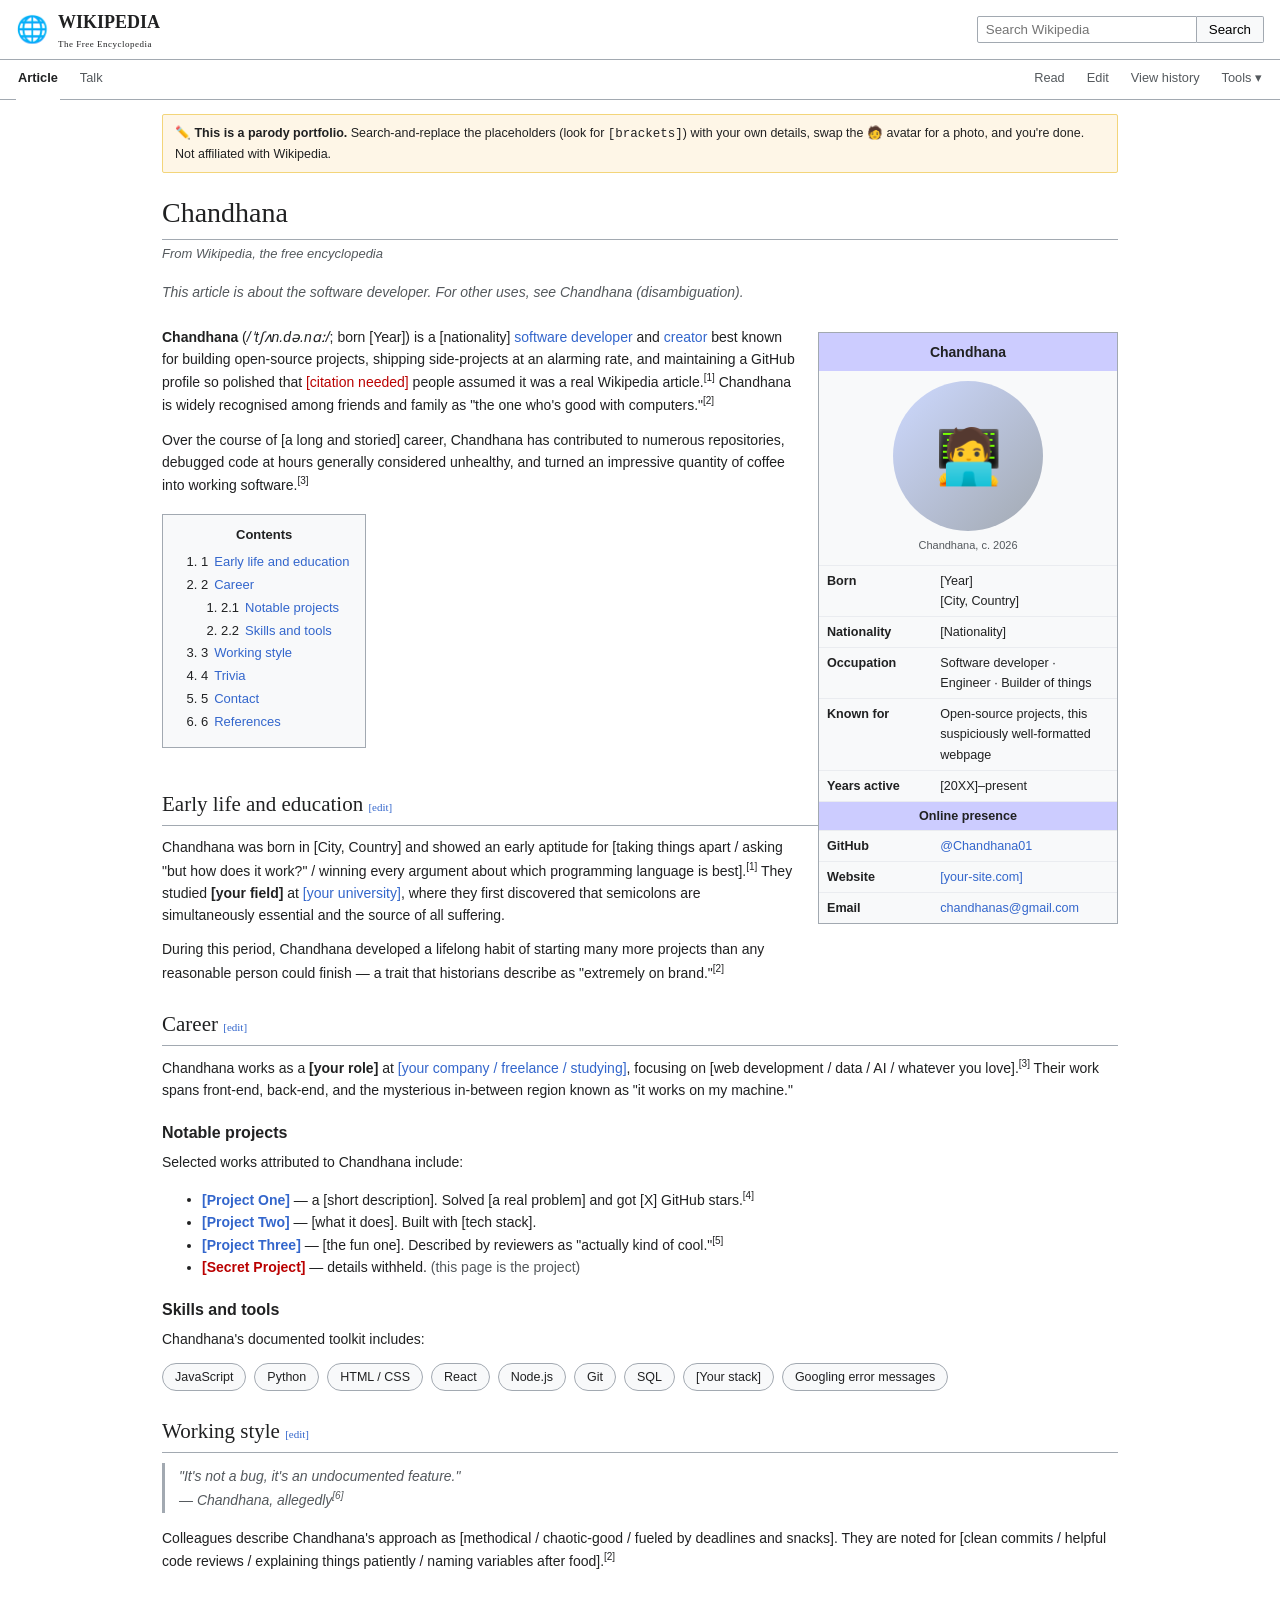
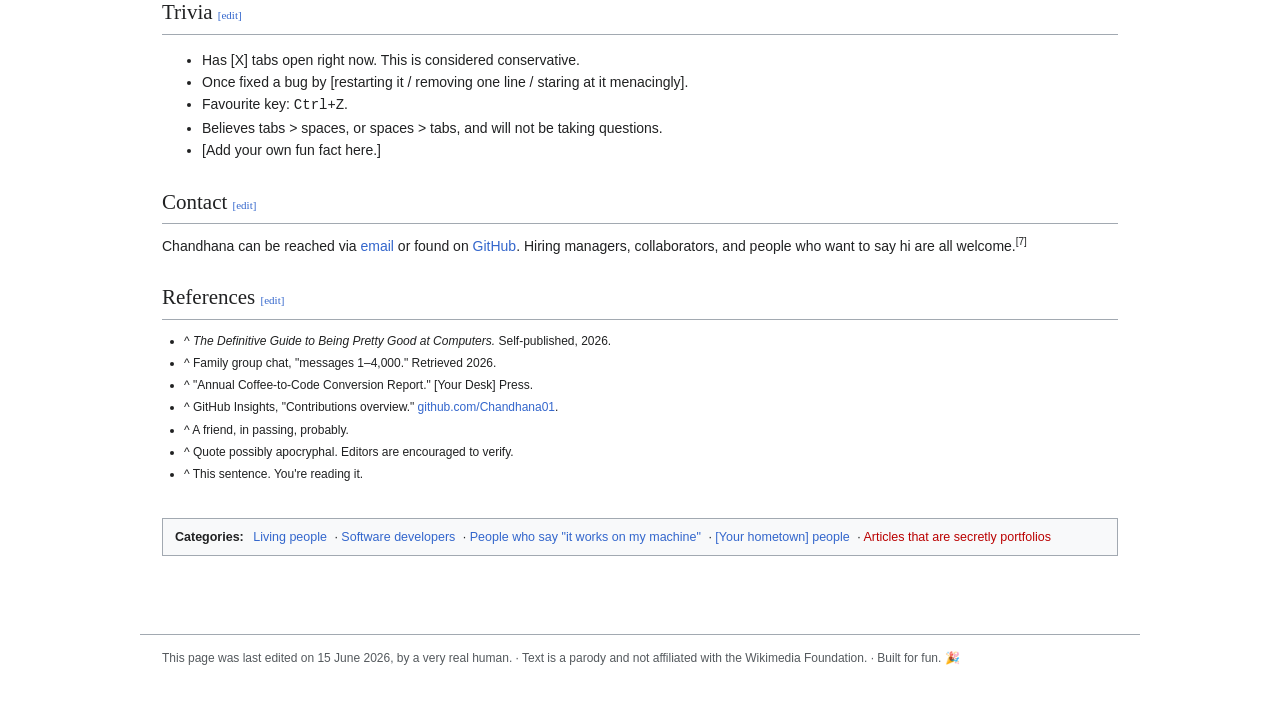
==== commit e5d64303: "Add fun Wikipedia-style portfolio page" ====
--- a/index.html
+++ b/index.html
@@ -1,837 +1,326 @@
 <!DOCTYPE html>
 <html lang="en">
 <head>
-<meta charset="UTF-8" />
-<meta name="viewport" content="width=device-width, initial-scale=1.0" />
-<title>Capable, explained — an interactive guide to "Ozempic for sleep"</title>
+<meta charset="UTF-8">
+<meta name="viewport" content="width=device-width, initial-scale=1.0">
+<title>Chandhana - Wikipedia</title>
 <style>
   :root{
-    --bg:#0b0f17; --bg2:#0f1521; --panel:#131b2b; --panel2:#172131;
-    --ink:#e8eef7; --muted:#9fb0c7; --faint:#6b7c97;
-    --line:#243349; --accent:#5ad1c9; --accent2:#7aa2ff;
-    --warm:#ffb86b; --pink:#ff8fb1; --green:#67e08a; --red:#ff7a7a;
-    --radius:16px; --maxw:980px;
+    --link:#3366cc; --link-visited:#795cb2; --link-red:#ba0000;
+    --border:#a2a9b1; --bg:#f8f9fa; --ph:#eaecf0;
   }
   *{box-sizing:border-box}
-  html{scroll-behavior:smooth}
   body{
-    margin:0; background:linear-gradient(180deg,#0a0e15,#0b0f17 30%,#0b0f17);
-    color:var(--ink); font:16px/1.65 ui-sans-serif,system-ui,-apple-system,"Segoe UI",Roboto,Helvetica,Arial;
-    -webkit-font-smoothing:antialiased;
-  }
-  a{color:var(--accent2)}
-  .wrap{max-width:var(--maxw); margin:0 auto; padding:0 20px}
-  h1,h2,h3{line-height:1.2; letter-spacing:-.01em}
-  h2{font-size:clamp(22px,3.4vw,30px); margin:0 0 4px}
-  h3{font-size:18px; margin:22px 0 6px}
-  .kicker{color:var(--accent); font-weight:700; letter-spacing:.12em; text-transform:uppercase; font-size:12px}
-  p{color:var(--ink)} .muted{color:var(--muted)}
-
-  /* top bar */
-  header.top{position:sticky; top:0; z-index:50; backdrop-filter:blur(10px);
-    background:rgba(11,15,23,.78); border-bottom:1px solid var(--line)}
-  .top .wrap{display:flex; align-items:center; gap:16px; height:58px}
-  .brand{font-weight:800; letter-spacing:-.02em}
-  .brand span{color:var(--accent)}
-  nav.links{margin-left:auto; display:flex; gap:4px; flex-wrap:wrap}
-  nav.links a{color:var(--muted); text-decoration:none; font-size:13px; padding:6px 10px; border-radius:8px}
-  nav.links a:hover{color:var(--ink); background:var(--panel)}
-
-  /* hero */
-  .hero{padding:70px 0 30px; border-bottom:1px solid var(--line);
-    background:radial-gradient(1200px 400px at 70% -10%, rgba(122,162,255,.12), transparent 60%),
-               radial-gradient(900px 350px at 10% 0%, rgba(90,209,201,.10), transparent 55%)}
-  .hero h1{font-size:clamp(30px,6vw,52px); margin:10px 0 14px}
-  .hero h1 em{font-style:normal; color:var(--accent)}
-  .lede{font-size:clamp(17px,2.4vw,20px); color:var(--muted); max-width:720px}
-  .pill{display:inline-block; font-size:12px; color:var(--warm); border:1px solid #3a2f1c;
-    background:#1c1710; padding:4px 10px; border-radius:999px; margin-bottom:6px}
-
-  section{padding:48px 0; border-bottom:1px solid var(--line)}
-  .card{background:var(--panel); border:1px solid var(--line); border-radius:var(--radius); padding:20px}
-  .grid{display:grid; gap:16px}
-  @media(min-width:760px){.cols-2{grid-template-columns:1fr 1fr}.cols-3{grid-template-columns:1fr 1fr 1fr}}
-
-  .callout{border-left:3px solid var(--accent); background:var(--panel2); padding:14px 16px; border-radius:0 12px 12px 0; margin:16px 0}
-  .callout.paper{border-color:var(--warm)}
-  .callout.bg{border-color:var(--accent2)}
-  .tag{display:inline-block; font-size:11px; font-weight:700; letter-spacing:.08em; text-transform:uppercase;
-    padding:2px 8px; border-radius:6px; vertical-align:middle}
-  .tag.paper{background:#2a2110; color:var(--warm)}
-  .tag.bg{background:#15203a; color:var(--accent2)}
-
-  /* glossary tooltip */
-  .term{border-bottom:1px dotted var(--accent); cursor:help; color:var(--ink)}
-  .term:hover{color:var(--accent)}
-
-  /* buttons */
-  button.btn{font:inherit; cursor:pointer; border:1px solid var(--line); background:var(--panel2);
-    color:var(--ink); padding:9px 14px; border-radius:10px; transition:.15s}
-  button.btn:hover{border-color:var(--accent); color:#fff}
-  button.btn.primary{background:linear-gradient(180deg,#1c2c4a,#16243d); border-color:#34507f}
-  button.btn:disabled{opacity:.4; cursor:not-allowed}
-  .controls{display:flex; gap:10px; flex-wrap:wrap; align-items:center; margin:14px 0}
-
-  /* toggle */
-  .switch{display:inline-flex; border:1px solid var(--line); border-radius:999px; overflow:hidden}
-  .switch button{border:0; background:transparent; color:var(--muted); padding:8px 16px; cursor:pointer; font:inherit}
-  .switch button.on{background:var(--accent); color:#06231f; font-weight:700}
-
-  /* gene cards */
-  .gene{cursor:pointer; transition:.15s; position:relative; overflow:hidden}
-  .gene:hover{border-color:var(--accent); transform:translateY(-2px)}
-  .gene h3{margin:0 0 2px}
-  .gene .body{display:none; margin-top:10px; border-top:1px solid var(--line); padding-top:10px}
-  .gene.open .body{display:block}
-  .gene .chev{position:absolute; right:16px; top:18px; color:var(--faint); transition:.2s}
-  .gene.open .chev{transform:rotate(180deg)}
-
-  /* svg figures */
-  .fig{background:var(--panel); border:1px solid var(--line); border-radius:var(--radius); padding:8px}
-  .figcap{color:var(--faint); font-size:13px; margin-top:8px; padding:0 8px 6px}
-  svg{display:block; width:100%; height:auto}
-  .node{cursor:pointer}
-  .node .lab{font:600 13px ui-sans-serif,system-ui; fill:var(--ink)}
-  .node .sub{font:11px ui-sans-serif,system-ui; fill:var(--muted)}
-  .flow{stroke:var(--faint); stroke-width:2.5; fill:none; marker-end:url(#arrow)}
-  .flow.inhibit{stroke:var(--red)}
-  .flow.active{stroke:var(--accent); stroke-width:3.5}
-  .pulse{animation:dash 1.2s linear infinite}
-  @keyframes dash{to{stroke-dashoffset:-24}}
-
-  .explainbox{min-height:64px; background:var(--panel2); border:1px solid var(--line);
-    border-radius:12px; padding:12px 14px; margin-top:12px; font-size:15px}
-  .explainbox b{color:var(--accent)}
-
-  /* step list */
-  ol.steps{counter-reset:s; list-style:none; padding:0; margin:0}
-  ol.steps li{position:relative; padding:10px 0 10px 44px; border-bottom:1px solid var(--line)}
-  ol.steps li:last-child{border-bottom:0}
-  ol.steps li::before{counter-increment:s; content:counter(s); position:absolute; left:0; top:10px;
-    width:28px; height:28px; border-radius:50%; background:var(--panel2); border:1px solid var(--line);
-    display:flex; align-items:center; justify-content:center; font-size:13px; font-weight:700; color:var(--muted)}
-  ol.steps li.active::before{background:var(--accent); color:#06231f; border-color:var(--accent)}
-  ol.steps li.active{color:#fff}
-  ol.steps li.done::before{background:#1c3a2a; color:var(--green); border-color:#2c5a40; content:"✓"}
-
-  table.ref{width:100%; border-collapse:collapse; font-size:14px}
-  table.ref td{border-bottom:1px solid var(--line); padding:8px 6px; vertical-align:top}
-  table.ref td:first-child{color:var(--accent); width:34px; font-weight:700}
-
-  .legend{display:flex; gap:16px; flex-wrap:wrap; font-size:12px; color:var(--muted); margin-top:8px}
-  .legend i{display:inline-block; width:14px; height:3px; vertical-align:middle; margin-right:6px; border-radius:2px}
-
-  .footer{padding:40px 0 80px; color:var(--faint); font-size:13px}
-  sup a{ text-decoration:none; color:var(--accent); font-weight:700}
-  .disclaim{font-size:13px; color:var(--faint); border:1px dashed var(--line); border-radius:12px; padding:12px 14px; margin-top:14px}
-
-  /* dock figure specifics */
-  .drugbox{font:600 12px ui-sans-serif}
-  .gprot{opacity:.35; transition:opacity .4s}
-  .gprot.on{opacity:1}
-  .spark{opacity:0}
+    margin:0; background:#fff;
+    font-family:sans-serif; color:#202122; font-size:14px; line-height:1.6;
+  }
+  a{color:var(--link); text-decoration:none}
+  a:hover{text-decoration:underline}
+  a.visited{color:var(--link-visited)}
+  a.new{color:var(--link-red)}
+
+  /* top bars */
+  .topbar{
+    border-bottom:1px solid var(--border); background:#fff;
+    display:flex; align-items:center; gap:18px;
+    padding:8px 16px; font-size:12.8px;
+  }
+  .topbar .logo{display:flex; align-items:center; gap:10px; font-weight:bold}
+  .topbar .logo .globe{font-size:26px}
+  .topbar .logo .wmark{font-family:'Linux Libertine','Georgia',serif; font-size:18px}
+  .topbar .logo .wmark small{display:block; font-size:9px; font-weight:normal; letter-spacing:.5px}
+  .search{margin-left:auto; display:flex}
+  .search input{
+    border:1px solid var(--border); padding:5px 8px; width:220px;
+    border-radius:2px 0 0 2px; outline:none;
+  }
+  .search button{
+    border:1px solid var(--border); border-left:none; background:var(--bg);
+    padding:5px 12px; cursor:pointer; border-radius:0 2px 2px 0;
+  }
+
+  .tabbar{
+    border-bottom:1px solid var(--border);
+    padding:0 16px; display:flex; gap:18px; font-size:12.8px;
+  }
+  .tabbar .left,.tabbar .right{display:flex; gap:18px}
+  .tabbar .right{margin-left:auto}
+  .tabbar span{padding:8px 2px; color:#54595d; cursor:pointer; border-bottom:2px solid transparent}
+  .tabbar span.active{color:#202122; border-bottom:2px solid #fff; margin-bottom:-1px; font-weight:bold}
+  .tabbar span:hover{color:var(--link)}
+
+  .layout{max-width:1000px; margin:0 auto; padding:14px 22px 60px}
+  h1.title{
+    font-family:'Linux Libertine','Georgia',serif; font-weight:normal;
+    font-size:28px; border-bottom:1px solid var(--border);
+    padding-bottom:4px; margin:6px 0 4px;
+  }
+  .subtitle{color:#54595d; font-size:13px; font-style:italic; margin-bottom:14px}
+
+  h2{
+    font-family:'Linux Libertine','Georgia',serif; font-weight:normal;
+    font-size:21px; border-bottom:1px solid var(--border);
+    padding-bottom:4px; margin:24px 0 10px;
+  }
+  h3{font-size:16px; margin:18px 0 6px}
+  p{margin:0 0 12px}
+  .edit{font-size:11px; color:var(--link); font-weight:normal}
+
+  /* infobox */
+  .infobox{
+    float:right; width:300px; margin:6px 0 18px 22px; clear:right;
+    border:1px solid var(--border); background:var(--bg);
+    font-size:12.6px; padding:0;
+  }
+  .infobox .ib-title{
+    text-align:center; font-weight:bold; font-size:14px;
+    padding:8px; background:#ccccff;
+  }
+  .infobox .ib-photo{
+    text-align:center; padding:10px;
+  }
+  .infobox .ib-photo .avatar{
+    width:150px; height:150px; border-radius:50%;
+    background:linear-gradient(135deg,#cdd9ff,#a2a9b1);
+    margin:0 auto 6px; display:flex; align-items:center; justify-content:center;
+    font-size:54px; color:#fff;
+  }
+  .infobox .ib-cap{color:#54595d; font-size:11px}
+  .infobox table{width:100%; border-collapse:collapse}
+  .infobox .sec{background:#ccccff; text-align:center; font-weight:bold; padding:4px}
+  .infobox th{text-align:left; vertical-align:top; padding:5px 8px; width:38%; font-weight:bold}
+  .infobox td{padding:5px 8px; vertical-align:top}
+  .infobox tr{border-top:1px solid #eaecf0}
+
+  /* table of contents */
+  .toc{
+    display:inline-block; border:1px solid var(--border); background:var(--bg);
+    padding:10px 16px 12px; margin:6px 0 16px; font-size:13px;
+  }
+  .toc .toc-h{text-align:center; font-weight:bold; margin-bottom:6px}
+  .toc ol{margin:0; padding-left:22px}
+  .toc ol ol{padding-left:20px}
+  .toc li{margin:2px 0}
+  .toc .num{color:#202122; margin-right:6px}
+
+  .hatnote{font-style:italic; color:#54595d; padding:2px 0 10px; border-bottom:0}
+
+  ul.refs{font-size:12px; padding-left:22px}
+  ul.refs li{margin:3px 0}
+  sup{font-size:10px}
+
+  .quote{border-left:3px solid var(--border); margin:0 0 14px; padding:2px 0 2px 14px; color:#54595d; font-style:italic}
+
+  .pillbox{display:flex; flex-wrap:wrap; gap:8px; margin:4px 0 14px}
+  .pill{border:1px solid var(--border); background:var(--bg); border-radius:14px; padding:3px 12px; font-size:12.5px}
+
+  .cats{
+    border:1px solid var(--border); background:var(--bg);
+    padding:8px 12px; margin-top:34px; font-size:12.5px;
+  }
+  .cats b{font-weight:bold; margin-right:6px}
+  .cats a{margin-right:4px}
+
+  .footer{
+    max-width:1000px; margin:18px auto 0; padding:14px 22px 40px;
+    border-top:1px solid var(--border); color:#54595d; font-size:12px;
+  }
+  .editnote{
+    background:#fef6e7; border:1px solid #f3d57a; padding:8px 12px;
+    font-size:12.5px; margin:0 0 18px; border-radius:2px;
+  }
+  @media(max-width:760px){
+    .infobox{float:none; width:auto; margin:0 0 18px}
+    .search input{width:130px}
+  }
 </style>
 </head>
 <body>
 
-<header class="top"><div class="wrap">
-  <div class="brand">Capable<span>·</span>decoded</div>
-  <nav class="links">
-    <a href="#tldr">TL;DR</a>
-    <a href="#idea">The idea</a>
-    <a href="#genes">The genes</a>
-    <a href="#pathway">The pathway</a>
-    <a href="#receptor">Drug + receptor</a>
-    <a href="#make">How they make it</a>
-    <a href="#roadmap">Plan</a>
-    <a href="#refs">Sources</a>
-  </nav>
-</div></header>
-
-<div class="hero"><div class="wrap">
-  <span class="pill">An interactive explainer of the “Capable” research memo you uploaded</span>
-  <h1>They want to build <em>Ozempic for sleep</em>.<br/>Here’s what that actually means.</h1>
-  <p class="lede">Capable is a lab that wants to make a drug that lets healthy people sleep less — 4–6 hours a night — while staying healthy, by copying rare humans who are naturally built that way. This page walks through the biology and the chemistry behind that plan, with diagrams you can play with. Every claim is tagged as either <span class="tag paper">from the memo</span> or <span class="tag bg">established science</span>, with sources.</p>
-</div></div>
-
-<!-- ============ TLDR ============ -->
-<section id="tldr"><div class="wrap">
-  <span class="kicker">Start here</span>
-  <h2>The whole thing in 90 seconds</h2>
-  <div class="grid cols-3" style="margin-top:18px">
-    <div class="card">
-      <h3 style="color:var(--accent)">1 · The clue</h3>
-      <p class="muted">A few rare families carry gene variants that let them feel fully rested on ~6 hours of sleep, with <em>more</em> energy and seemingly <em>lower</em> disease risk — not less. Nature already built the thing Capable wants to make.<sup><a href="#refs">6–10</a></sup></p>
+<header class="topbar">
+  <div class="logo">
+    <span class="globe">🌐</span>
+    <span class="wmark">WIKIPEDIA<small>The Free Encyclopedia</small></span>
+  </div>
+  <div class="search">
+    <input type="text" placeholder="Search Wikipedia" aria-label="Search">
+    <button>Search</button>
+  </div>
+</header>
+
+<nav class="tabbar">
+  <div class="left">
+    <span class="active">Article</span>
+    <span>Talk</span>
+  </div>
+  <div class="right">
+    <span>Read</span>
+    <span>Edit</span>
+    <span>View history</span>
+    <span>Tools ▾</span>
+  </div>
+</nav>
+
+<main class="layout">
+
+  <div class="editnote">
+    ✏️ <b>This is a parody portfolio.</b> Search-and-replace the placeholders
+    (look for <code>[brackets]</code>) with your own details, swap the 🧑 avatar
+    for a photo, and you're done. Not affiliated with Wikipedia.
+  </div>
+
+  <h1 class="title">Chandhana</h1>
+  <div class="subtitle">From Wikipedia, the free encyclopedia</div>
+  <p class="hatnote">This article is about the software developer. For other uses, see Chandhana (disambiguation).</p>
+
+  <!-- INFOBOX -->
+  <aside class="infobox">
+    <div class="ib-title">Chandhana</div>
+    <div class="ib-photo">
+      <div class="avatar">🧑‍💻</div>
+      <div class="ib-cap">Chandhana, c.&nbsp;2026</div>
     </div>
-    <div class="card">
-      <h3 style="color:var(--accent2)">2 · The target</h3>
-      <p class="muted">Those variants funnel into a few molecular “switches” — chiefly a gene called <span class="term" data-t="dec2">DEC2</span> and a brain signal called <span class="term" data-t="orexin">orexin</span> — that control how much sleep your brain demands.<sup><a href="#refs">1,6,7</a></sup></p>
-    </div>
-    <div class="card">
-      <h3 style="color:var(--warm)">3 · The drug</h3>
-      <p class="muted">They build molecules — especially <span class="term" data-t="peptide">peptides</span> (mini-proteins, the same drug class as Ozempic) — that nudge those switches, then test them in mice within a week.<sup><a href="#refs">15–17</a></sup></p>
-    </div>
-  </div>
-  <div class="callout">
-    <b>Why “Ozempic for sleep”?</b> Ozempic is a peptide that flips one powerful hormonal switch (the <span class="term" data-t="glp1">GLP-1</span> system) and gets a big whole-body effect. The memo’s bet is that sleep has a similar master switch you can flip with a peptide — so you reclaim waking hours without the harm of normal sleep deprivation. <span class="tag paper">from the memo</span>
-  </div>
-</div></section>
-
-<!-- ============ THE IDEA ============ -->
-<section id="idea"><div class="wrap">
-  <span class="kicker">What they're proposing</span>
-  <h2>“Induce a short-sleeper phenotype in adults”</h2>
-  <p>In plain terms: take a trait that some people are <em>born</em> with (needing little sleep), and turn it into something you can give an adult as a medicine.</p>
-
-  <div class="callout paper">
-    <span class="tag paper">from the memo</span> &nbsp; The memo’s own framing: <i>“use naturally occurring short-sleeper variants to develop a targeted therapy that safely decreases sleep need while preserving health… modulation of key sleep pathways such as DEC2 &amp; orexin will allow us to pioneer safe approaches to reclaim thousands of waking hours.”</i>
-  </div>
-
-  <h3>Two reasons they think this is more than a productivity hack</h3>
-  <div class="grid cols-2" style="margin-top:10px">
-    <div class="card">
-      <b style="color:var(--green)">Brain protection.</b>
-      <p class="muted" style="margin:6px 0 0">Short-sleeper mice accumulate <em>less</em> Alzheimer’s-type damage (beta-amyloid and tau “plaques”), and short-sleeper families appear to have low rates of neurodegeneration. So the same switch might also slow brain disease.<sup><a href="#refs">11–13</a></sup></p>
-    </div>
-    <div class="card">
-      <b style="color:var(--pink)">Real diseases first.</b>
-      <p class="muted" style="margin:6px 0 0">The first patients wouldn’t be biohackers — they’d be people with <span class="term" data-t="narcolepsy">narcolepsy</span>, idiopathic hypersomnia, and treatment-resistant depression, where excessive sleepiness or low energy is the disease.<sup><a href="#refs">14–17</a></sup> <span class="tag paper">from the memo</span></p>
-    </div>
-  </div>
-  <div class="disclaim">⚠️ <b>Reality check, not in the memo:</b> this is an early-stage research <em>plan</em>. As of the memo there is no approved drug, no human trial — the positive data shown is a peptide changing how long <em>mice</em> stay inactive overnight (n=15 per group). Everything below explains the <i>mechanism they’re betting on</i>, not a proven treatment.</div>
-</div></section>
-
-<!-- ============ THE GENES ============ -->
-<section id="genes"><div class="wrap">
-  <span class="kicker">The clues from nature</span>
-  <h2>The “short sleeper” genes — click each to open</h2>
-  <p class="muted">These are real, published human variants. Capable wants to mimic their <em>effect</em> with a drug instead of editing your DNA. Tap a card.</p>
-
-  <div class="grid cols-3" style="margin-top:16px" id="geneGrid">
-    <div class="card gene" data-g="dec2">
-      <span class="chev">▾</span>
-      <span class="tag bg">established</span>
-      <h3>DEC2 <span class="muted" style="font-weight:400;font-size:14px">(gene: BHLHE41)</span></h3>
-      <div class="muted" style="font-size:14px">The master dimmer switch</div>
-      <div class="body">
-        <p>DEC2 is a <span class="term" data-t="repressor">transcriptional repressor</span> — a protein whose job is to <b>turn other genes down</b>. One of the genes it sits on and silences is the gene for <span class="term" data-t="orexin">orexin</span>, the brain’s “stay awake” signal.</p>
-        <p>The famous short-sleeper mutation (<b>P384R</b>) <b>breaks DEC2’s grip</b> on the orexin gene. With the brake off, the brain makes more orexin → more wakefulness → less sleep needed. Mice carrying it sleep less but stay healthy for life.<sup><a href="#refs">1,6,7</a></sup></p>
-        <p class="muted" style="font-size:13.5px">Tellingly, an orexin <em>blocker</em> partly cancels the short-sleep effect — strong evidence that DEC2 works <i>through</i> orexin.<sup><a href="#refs">1</a></sup></p>
-      </div>
-    </div>
-
-    <div class="card gene" data-g="adrb1">
-      <span class="chev">▾</span>
-      <span class="tag bg">established</span>
-      <h3>ADRB1 <span class="muted" style="font-weight:400;font-size:14px">(β1-adrenergic receptor)</span></h3>
-      <div class="muted" style="font-size:14px">A wake-promoting receptor</div>
-      <div class="body">
-        <p>This is the receptor that adrenaline-type signals use. A short-sleeper family carries the <b>A187V</b> variant, found in “wake-promoting” neurons in a brain-stem region called the <b>dorsal pons</b>.</p>
-        <p>The variant makes those wake neurons <b>more excitable</b>, so the brain spends more time awake and needs less sleep (~1 hour less in mice).<sup><a href="#refs">9</a></sup></p>
-        <p class="muted" style="font-size:13.5px">A related ADRB1 finding: the mutant version improves REM sleep and reduces tau buildup in a mouse model of brain disease.<sup><a href="#refs">12</a></sup></p>
-      </div>
-    </div>
-
-    <div class="card gene" data-g="grm1">
-      <span class="chev">▾</span>
-      <span class="tag bg">established</span>
-      <h3>mGluR1 <span class="muted" style="font-weight:400;font-size:14px">(gene: GRM1)</span></h3>
-      <div class="muted" style="font-size:14px">A glutamate receptor</div>
-      <div class="body">
-        <p>mGluR1 reads <span class="term" data-t="glutamate">glutamate</span>, the brain’s main “go” signal. Two mutations in this receptor were found in natural short sleepers and shown to change sleep in mice.<sup><a href="#refs">8</a></sup></p>
-        <p class="muted" style="font-size:13.5px">It’s a third, independent route to the same destination — which is the memo’s point: several different genes all converge on “need less sleep, stay healthy.”</p>
-      </div>
-    </div>
-  </div>
-
-  <div class="callout bg" style="margin-top:18px">
-    <span class="tag bg">established</span> &nbsp; <b>The pattern that matters:</b> DEC2, ADRB1, and mGluR1 are different molecules, but they all tilt the brain toward <em>wakefulness</em> without making people sick. That’s the green light Capable is acting on — if many natural “off-ramps” lead to safe short sleep, a drug aimed at one of them might too.
-  </div>
-</div></section>
-
-<!-- ============ THE PATHWAY ============ -->
-<section id="pathway"><div class="wrap">
-  <span class="kicker">The mechanism</span>
-  <h2>How the switch works — flip it yourself</h2>
-  <p class="muted">This is the DEC2 → orexin → wakefulness chain the memo names. Use the toggle to compare a normal brain with a short-sleeper brain (or a brain on Capable’s drug). Click any box for a plain explanation.</p>
-
-  <div class="controls">
-    <div class="switch" id="pwSwitch">
-      <button data-mode="normal" class="on">Normal sleeper</button>
-      <button data-mode="short">Short sleeper / on drug</button>
-    </div>
-  </div>
-
-  <div class="fig">
-    <svg viewBox="0 0 900 340" role="img" aria-label="Sleep-wake pathway diagram">
-      <defs>
-        <marker id="arrow" viewBox="0 0 10 10" refX="9" refY="5" markerWidth="7" markerHeight="7" orient="auto-start-reverse">
-          <path d="M0,0 L10,5 L0,10 z" fill="#6b7c97"/>
-        </marker>
-        <marker id="arrowA" viewBox="0 0 10 10" refX="9" refY="5" markerWidth="7" markerHeight="7" orient="auto-start-reverse">
-          <path d="M0,0 L10,5 L0,10 z" fill="#5ad1c9"/>
-        </marker>
-      </defs>
-
-      <!-- DEC2 -->
-      <g class="node" data-n="dec2">
-        <rect x="20" y="120" rx="12" width="150" height="80" fill="#172131" stroke="#243349"/>
-        <text class="lab" x="95" y="150" text-anchor="middle">DEC2</text>
-        <text class="sub" x="95" y="170" text-anchor="middle">the brake</text>
-        <text class="sub" x="95" y="186" text-anchor="middle" id="dec2state">pressing the brake</text>
-      </g>
-
-      <!-- inhibits arrow -->
-      <path id="e1" class="flow inhibit" d="M170,160 L250,160" />
-      <text class="sub" x="210" y="150" text-anchor="middle" fill="#ff7a7a" id="e1lab">silences ⟂</text>
-
-      <!-- orexin gene/neurons -->
-      <g class="node" data-n="orexin">
-        <rect x="250" y="120" rx="12" width="170" height="80" fill="#172131" stroke="#243349"/>
-        <text class="lab" x="335" y="150" text-anchor="middle">Orexin neurons</text>
-        <text class="sub" x="335" y="170" text-anchor="middle">make “stay awake” signal</text>
-        <text class="sub" x="335" y="186" text-anchor="middle" id="orxstate">output: low</text>
-      </g>
-
-      <!-- orexin molecules -->
-      <path id="e2" class="flow" d="M420,160 L500,160" marker-end="url(#arrow)"/>
-      <g id="orexinDots"></g>
-
-      <!-- OX2R receptor -->
-      <g class="node" data-n="ox2r">
-        <rect x="500" y="120" rx="12" width="170" height="80" fill="#172131" stroke="#243349"/>
-        <text class="lab" x="585" y="150" text-anchor="middle">OX2R receptor</text>
-        <text class="sub" x="585" y="170" text-anchor="middle">the “antenna”</text>
-        <text class="sub" x="585" y="186" text-anchor="middle" id="ox2rstate">lightly activated</text>
-      </g>
-
-      <path id="e3" class="flow" d="M670,160 L750,160" marker-end="url(#arrow)"/>
-
-      <!-- wakefulness -->
-      <g class="node" data-n="wake">
-        <rect x="750" y="120" rx="12" width="130" height="80" fill="#172131" stroke="#243349"/>
-        <text class="lab" x="815" y="150" text-anchor="middle">Wakefulness</text>
-        <text class="sub" x="815" y="172" text-anchor="middle" id="wakestate">8 h sleep need</text>
-      </g>
-
-      <!-- drug injection point -->
-      <g id="drugTag" style="opacity:0">
-        <rect x="250" y="40" rx="10" width="170" height="44" fill="#1c1710" stroke="#3a2f1c"/>
-        <text x="335" y="60" text-anchor="middle" fill="#ffb86b" style="font:700 12px ui-sans-serif">Capable drug acts here</text>
-        <text x="335" y="76" text-anchor="middle" fill="#9fb0c7" style="font:11px ui-sans-serif">mimics “brake off”</text>
-        <path d="M335,84 L335,118" stroke="#ffb86b" stroke-width="2" stroke-dasharray="4 3"/>
-      </g>
-    </svg>
-    <div class="legend">
-      <span><i style="background:#ff7a7a"></i>red = blocking / silencing</span>
-      <span><i style="background:#5ad1c9"></i>teal = active signal flowing</span>
-      <span><i style="background:#6b7c97"></i>grey = weak signal</span>
-    </div>
-  </div>
-  <div class="explainbox" id="pwExplain">👆 Click any box above, or flip the toggle, to see what changes. <b>Right now:</b> normal sleeper — DEC2 presses the brake on orexin, so the wake signal stays modest and you need a full night.</div>
-  <p class="figcap">Simplified educational model based on Hirano et al. 2018 (DEC2 represses prepro-orexin) and orexin/OX2R wakefulness biology.<sup><a href="#refs">1,6,7,14</a></sup></p>
-</div></section>
-
-<!-- ============ DRUG + RECEPTOR ============ -->
-<section id="receptor"><div class="wrap">
-  <span class="kicker">“How the drugs fit into the receptors”</span>
-  <h2>Lock and key: docking a drug into a receptor</h2>
-  <p class="muted">A <span class="term" data-t="receptor">receptor</span> is a protein antenna on a cell. The orexin receptor <b>OX2R</b> is a <span class="term" data-t="gpcr">GPCR</span> — when the right molecule slots into its pocket, the receptor changes shape and fires a signal <em>inside</em> the cell. An <span class="term" data-t="agonist">agonist</span> is a key that turns it ON. Press the button to dock one.</p>
-
-  <div class="controls">
-    <button class="btn primary" id="dockBtn">▶ Dock the agonist</button>
-    <button class="btn" id="resetDock">Reset</button>
-    <label style="margin-left:auto; color:var(--muted); font-size:14px; display:flex; gap:8px; align-items:center">
-      drug type:
-      <select id="drugType" style="font:inherit; background:var(--panel2); color:var(--ink); border:1px solid var(--line); border-radius:8px; padding:6px 8px">
-        <option value="agonist">Agonist (turns ON) — what Capable wants</option>
-        <option value="antagonist">Antagonist (blocks) — for comparison</option>
-      </select>
-    </label>
-  </div>
-
-  <div class="fig">
-    <svg viewBox="0 0 900 380" role="img" aria-label="Drug docking into a GPCR receptor">
-      <!-- membrane -->
-      <rect x="0" y="150" width="900" height="80" fill="#0e1622"/>
-      <line x1="0" y1="150" x2="900" y2="150" stroke="#243349"/>
-      <line x1="0" y1="230" x2="900" y2="230" stroke="#243349"/>
-      <text x="14" y="145" fill="#6b7c97" style="font:11px ui-sans-serif">outside the cell</text>
-      <text x="14" y="248" fill="#6b7c97" style="font:11px ui-sans-serif">inside the cell</text>
-
-      <!-- receptor 7 helices (GPCR) -->
-      <g id="receptor">
-        <g id="recHelices" fill="#1b3a5e" stroke="#34507f">
-          <rect x="380" y="140" width="20" height="100" rx="9"/>
-          <rect x="406" y="140" width="20" height="100" rx="9"/>
-          <rect x="432" y="140" width="20" height="100" rx="9"/>
-          <rect x="458" y="140" width="20" height="100" rx="9"/>
-          <rect x="484" y="140" width="20" height="100" rx="9"/>
-          <rect x="510" y="140" width="20" height="100" rx="9"/>
-        </g>
-        <!-- binding pocket -->
-        <path id="pocket" d="M412,150 q43,-34 86,0 l0,30 q-43,18 -86,0 z" fill="#0e1622" stroke="#5ad1c9" stroke-dasharray="4 3"/>
-        <text x="455" y="132" text-anchor="middle" fill="#5ad1c9" style="font:600 12px ui-sans-serif">OX2R (a GPCR)</text>
-        <text x="455" y="252" text-anchor="middle" fill="#9fb0c7" style="font:11px ui-sans-serif">pocket</text>
-      </g>
-
-      <!-- G-protein inside -->
-      <g id="gprotein" class="gprot">
-        <ellipse cx="455" cy="300" rx="60" ry="30" fill="#172131" stroke="#34507f"/>
-        <text x="455" y="298" text-anchor="middle" fill="#7aa2ff" style="font:600 12px ui-sans-serif">G-protein</text>
-        <text x="455" y="314" text-anchor="middle" fill="#9fb0c7" style="font:10px ui-sans-serif">the cell's messenger</text>
-      </g>
-
-      <!-- the drug -->
-      <g id="drug" transform="translate(120,60)">
-        <path d="M0,18 q18,-30 40,0 l0,22 q-20,14 -40,0 z" fill="#ffb86b" stroke="#c98a3c"/>
-        <text x="20" y="14" text-anchor="middle" fill="#ffb86b" style="font:700 11px ui-sans-serif" id="drugLabel">agonist</text>
-      </g>
-
-      <!-- spark / signal -->
-      <g id="signal" class="spark">
-        <text x="650" y="305" fill="#67e08a" style="font:700 14px ui-sans-serif" id="signalText">⚡ signal fired → wakefulness</text>
-        <circle id="s1" cx="540" cy="300" r="5" fill="#67e08a"/>
-      </g>
-      <g id="blocked" class="spark">
-        <text x="640" y="305" fill="#ff7a7a" style="font:700 14px ui-sans-serif">✕ pocket blocked → no signal</text>
-      </g>
-    </svg>
-    <div class="legend">
-      <span><i style="background:#ffb86b"></i>drug molecule (key)</span>
-      <span><i style="background:#5ad1c9"></i>receptor pocket (lock)</span>
-      <span><i style="background:#7aa2ff"></i>G-protein (inside messenger)</span>
-    </div>
-  </div>
-  <div class="explainbox" id="dockExplain">Press <b>Dock the agonist</b>. The drug slides down into the receptor’s pocket; the receptor changes shape and switches on the G-protein inside the cell, which fires the “stay awake” signal.</div>
-
-  <div class="grid cols-2" style="margin-top:16px">
-    <div class="callout bg" style="margin:0">
-      <span class="tag bg">established</span> <b>Real example:</b> TAK-861 (oveporexton) is an experimental <b>OX2R-selective agonist</b> — a small molecule that docks into OX2R and fires the same signal orexin would. It promotes wakefulness in mice and monkeys and improves narcolepsy-like symptoms.<sup><a href="#refs">16</a></sup> This is exactly the kind of “key” Capable’s sleep program is chasing.
-    </div>
-    <div class="callout paper" style="margin:0">
-      <span class="tag paper">from the memo</span> <b>Why agonist matters:</b> the memo notes the first GLP-1 drugs hit <em>one</em> receptor; Eli Lilly’s tirzepatide wins by being an agonist at <em>two</em>; and that a team member made the first published <b>tetra-agonist</b> (one molecule, four receptors). More precise “keys” = better drugs.
-    </div>
-  </div>
-  <p class="figcap">GPCR activation is shown schematically. Mechanism per orexin/OX2R pharmacology; TAK-861 engages OX2R and downstream signalling like the natural orexin peptide.<sup><a href="#refs">16</a></sup></p>
-</div></section>
-
-<!-- ============ THE OZEMPIC ANALOGY ============ -->
-<section id="ozempic"><div class="wrap">
-  <span class="kicker">Why peptides, why "Ozempic"</span>
-  <h2>The Ozempic playbook they’re copying</h2>
-  <div class="grid cols-2" style="margin-top:8px">
-    <div class="card">
-      <h3 style="margin-top:0; color:var(--accent)">What Ozempic does</h3>
-      <p class="muted"><span class="term" data-t="glp1">GLP-1</span> is a natural gut hormone — a peptide. Ozempic (semaglutide) is a lab-built copy that docks into the <b>GLP-1 receptor</b> (also a GPCR) and flips a metabolic master-switch: less hunger, better blood sugar. One precise peptide, one big effect.<sup><a href="#refs">—</a></sup> <span class="tag bg">established</span></p>
-    </div>
-    <div class="card">
-      <h3 style="margin-top:0; color:var(--warm)">What Capable wants</h3>
-      <p class="muted">Same strategy, different switch: a precise peptide that docks into a <em>sleep</em> pathway (orexin / OX2R, and upstream DEC2) and flips a master-switch for wakefulness — “reclaim thousands of waking hours.” <span class="tag paper">from the memo</span></p>
-    </div>
-  </div>
-  <div class="callout">
-    <b>Bigger keys, then sharper keys.</b> Tirzepatide hits two receptors (GIP + GLP-1) and beats single-target semaglutide on weight loss — proof that <em>multi-target</em> peptides can outperform. Capable’s team includes people who push exactly this frontier: dual- and tetra-agonist peptides, and “stitched/stapled” peptides that survive longer in the body. <span class="tag bg">established</span> + <span class="tag paper">memo</span>
-  </div>
-</div></section>
-
-<!-- ============ HOW THEY MAKE IT ============ -->
-<section id="make"><div class="wrap">
-  <span class="kicker">"Explain how they would make it"</span>
-  <h2>Building a peptide drug, one amino acid at a time</h2>
-  <p class="muted">Peptides are short chains of <span class="term" data-t="aminoacid">amino acids</span> (protein building blocks). Labs build them on a tiny plastic bead using <span class="term" data-t="spps">solid-phase peptide synthesis (SPPS)</span> — the method Capable’s synthesizer runs in hours. It’s a repeating two-move cycle. Step through it:</p>
-
-  <div class="controls">
-    <button class="btn" id="spPrev">◀ Back</button>
-    <button class="btn primary" id="spNext">Next step ▶</button>
-    <button class="btn" id="spAuto">⏵ Auto-play</button>
-    <span class="muted" id="spCounter" style="margin-left:auto">step 0 / 6</span>
-  </div>
-
-  <div class="grid cols-2">
-    <div class="fig">
-      <svg viewBox="0 0 420 360" role="img" aria-label="Solid phase peptide synthesis animation">
-        <!-- resin bead -->
-        <circle cx="80" cy="300" r="46" fill="#22304a" stroke="#34507f"/>
-        <text x="80" y="304" text-anchor="middle" fill="#9fb0c7" style="font:600 12px ui-sans-serif">resin</text>
-        <text x="80" y="318" text-anchor="middle" fill="#6b7c97" style="font:10px ui-sans-serif">bead</text>
-        <!-- chain anchor -->
-        <line x1="120" y1="280" x2="150" y2="250" stroke="#34507f" stroke-width="3"/>
-        <!-- growing chain container -->
-        <g id="chain"></g>
-        <!-- floating cap label -->
-        <g id="capG" style="opacity:0">
-          <rect x="250" y="20" width="150" height="40" rx="8" fill="#1c1710" stroke="#3a2f1c"/>
-          <text x="325" y="38" text-anchor="middle" fill="#ffb86b" style="font:700 11px ui-sans-serif">Fmoc “cap”</text>
-          <text x="325" y="52" text-anchor="middle" fill="#9fb0c7" style="font:10px ui-sans-serif">protects the next link</text>
-        </g>
-        <!-- reagent flask -->
-        <g id="flaskG" style="opacity:0">
-          <text x="210" y="120" text-anchor="middle" fill="#5ad1c9" style="font:700 12px ui-sans-serif" id="flaskText">+ piperidine</text>
-        </g>
-      </svg>
-      <div class="figcap">Each colored block = one amino acid added to the chain.</div>
-    </div>
-
-    <div>
-      <ol class="steps" id="spSteps">
-        <li data-s="1"><b>Anchor.</b> Attach the first amino acid to the resin bead. Its reactive end wears a protective “cap” (an <span class="term" data-t="fmoc">Fmoc</span> group) so it can’t react yet.</li>
-        <li data-s="2"><b>Deprotect.</b> Wash with a base (<b>piperidine</b>) to pop the cap off — now the end is reactive and ready to bond.</li>
-        <li data-s="3"><b>Couple.</b> Add the next (still-capped) amino acid plus an <span class="term" data-t="activator">activator</span>. It forms a <span class="term" data-t="peptidebond">peptide bond</span>, extending the chain by one link.</li>
-        <li data-s="4"><b>Wash &amp; repeat.</b> Rinse, then loop steps 2–3 for every amino acid in the sequence. (Capable’s record-setting hardware does each link in seconds.)</li>
-        <li data-s="5"><b>Cleave.</b> Cut the finished chain off the bead (strong acid, TFA) and strip remaining protecting groups.</li>
-        <li data-s="6"><b>Purify &amp; test.</b> Clean it up, confirm the exact molecule, then dose it into mice — sometimes the same week.</li>
-      </ol>
-      <div class="explainbox" id="spExplain">Press <b>Next step</b> to build the peptide. SPPS is just “deprotect, couple, repeat” until the chain is the length you designed.</div>
-    </div>
-  </div>
-  <p class="figcap">Standard Fmoc solid-phase peptide synthesis (Merrifield method, Fmoc variant): iterative piperidine deprotection + activated coupling, then TFA cleavage.<sup><a href="#refs">B1</a></sup></p>
-
-  <h3>The pro move: “stapling” the peptide so it survives</h3>
-  <p class="muted">A loose peptide gets chewed up fast in the body. Capable’s team works on <b>stapled / stitched peptides</b>: you insert two special amino acids with reactive “arms,” then a catalyst (<span class="term" data-t="rcm">ring-closing metathesis</span>) fuses the arms into a hydrocarbon <b>staple</b>. That staple locks the peptide into its active <span class="term" data-t="helix">α-helix</span> shape, making it dramatically more stable and better at getting into cells.<sup><a href="#refs">B2</a></sup></p>
-
-  <div class="fig">
-    <svg viewBox="0 0 760 170" role="img" aria-label="Peptide stapling">
-      <!-- before -->
-      <text x="20" y="28" fill="#9fb0c7" style="font:600 13px ui-sans-serif">Before: floppy chain (degrades fast)</text>
-      <path d="M30,90 q20,-30 40,0 t40,0 t40,0 t40,0 t40,0 t40,0" fill="none" stroke="#6b7c97" stroke-width="3"/>
-      <circle cx="110" cy="75" r="6" fill="#ffb86b"/><circle cx="190" cy="75" r="6" fill="#ffb86b"/>
-      <text x="150" y="135" text-anchor="middle" fill="#6b7c97" style="font:11px ui-sans-serif">two “arm” amino acids, not yet joined</text>
-
-      <!-- arrow -->
-      <text x="400" y="95" fill="#5ad1c9" style="font:700 22px ui-sans-serif">→</text>
-      <text x="408" y="120" text-anchor="middle" fill="#5ad1c9" style="font:10px ui-sans-serif">catalyst</text>
-
-      <!-- after -->
-      <text x="470" y="28" fill="#9fb0c7" style="font:600 13px ui-sans-serif">After: stapled helix (stable)</text>
-      <path d="M480,95 a40,18 0 1 0 0.1,0" fill="none" stroke="#5ad1c9" stroke-width="3"/>
-      <path d="M520,70 q30,40 80,0" fill="none" stroke="#5ad1c9" stroke-width="3"/>
-      <path d="M520,70 q30,40 80,0" fill="none" stroke="#5ad1c9" stroke-width="3"/>
-      <line x1="540" y1="68" x2="600" y2="68" stroke="#67e08a" stroke-width="5" stroke-linecap="round"/>
-      <text x="570" y="55" text-anchor="middle" fill="#67e08a" style="font:700 11px ui-sans-serif">the staple</text>
-      <path d="M510,110 q40,-55 110,0" fill="none" stroke="#5ad1c9" stroke-width="3"/>
-    </svg>
-    <div class="figcap">Two olefin-bearing amino acids + ring-closing metathesis → a hydrocarbon staple that stabilizes the α-helix. The memo highlights team members behind “stitched” GLP-1 peptides and stapling chemistry.<sup><a href="#refs">B2</a></sup></div>
-  </div>
-</div></section>
-
-<!-- ============ ROADMAP ============ -->
-<section id="roadmap"><div class="wrap">
-  <span class="kicker">The plan</span>
-  <h2>From mouse to medicine</h2>
-  <p class="muted">The memo’s stated sequence. Hover/tap each stage.</p>
-  <div class="fig" style="padding:20px">
-    <svg viewBox="0 0 900 150" role="img" aria-label="Development roadmap">
-      <line x1="60" y1="80" x2="840" y2="80" stroke="#243349" stroke-width="3"/>
-      <g class="node" data-r="0"><circle cx="90" cy="80" r="12" fill="#5ad1c9"/><text x="90" y="120" text-anchor="middle" class="sub">Validate target<tspan x="90" dy="14">in mice</tspan></text></g>
-      <g class="node" data-r="1"><circle cx="280" cy="80" r="12" fill="#7aa2ff"/><text x="280" y="120" text-anchor="middle" class="sub">Mouse prototype<tspan x="280" dy="14">&lt; 1 year</tspan></text></g>
-      <g class="node" data-r="2"><circle cx="470" cy="80" r="12" fill="#7aa2ff"/><text x="470" y="120" text-anchor="middle" class="sub">Optimize +<tspan x="470" dy="14">safety studies</tspan></text></g>
-      <g class="node" data-r="3"><circle cx="660" cy="80" r="12" fill="#ffb86b"/><text x="660" y="120" text-anchor="middle" class="sub">IND-enabling<tspan x="660" dy="14">studies</tspan></text></g>
-      <g class="node" data-r="4"><circle cx="840" cy="80" r="12" fill="#ff8fb1"/><text x="840" y="120" text-anchor="middle" class="sub">First patients:<tspan x="840" dy="14">narcolepsy etc.</tspan></text></g>
-    </svg>
-  </div>
-  <div class="explainbox" id="rmExplain">First they prove a target changes sleep in mice, then build a mouse-ready drug (under a year, per the memo), optimize it and run safety studies, then the formal pre-human (“IND-enabling”) work, aiming first at severe narcolepsy, hypersomnia, and depression. <span class="tag paper">from the memo</span></div>
-</div></section>
-
-<!-- ============ GLOSSARY ============ -->
-<section id="glossary"><div class="wrap">
-  <span class="kicker">Plain-English dictionary</span>
-  <h2>Every jargon word, defined</h2>
-  <div class="grid cols-2" id="glossList"></div>
-</div></section>
-
-<!-- ============ REFERENCES ============ -->
-<section id="refs"><div class="wrap">
-  <span class="kicker">Cross-references</span>
-  <h2>Sources</h2>
-  <p class="muted">Numbered references are the memo’s own footnotes. “B” references are the established background science I used to build the diagrams (verified against the literature; not invented).</p>
-  <table class="ref">
-    <tr><td>1,6</td><td>Hirano, A. et al. (2018). <i>DEC2 modulates orexin expression and regulates sleep.</i> PNAS, 115(13), 3434. — DEC2 represses prepro-orexin; P384R increases orexin. <a href="https://www.pnas.org/doi/10.1073/pnas.1801693115">link</a></td></tr>
-    <tr><td>2</td><td>Boyden, L. M. et al. (2002). <i>High bone density due to a mutation in LDL-receptor-related protein 5.</i> NEJM, 346(20), 1513–1521.</td></tr>
-    <tr><td>3</td><td>Jordan, G. et al. (2010). <i>The dimensionality of color vision in carriers of anomalous trichromacy.</i> Journal of Vision, 10(8), 12.</td></tr>
-    <tr><td>4</td><td>Martin, A. et al. (2010). <i>A functional ABCC11 allele … human axillary odor.</i> J. Investigative Dermatology, 130(2), 529–540.</td></tr>
-    <tr><td>5</td><td>Amodei, D. <i>Machines of Loving Grace.</i> darioamodei.com</td></tr>
-    <tr><td>7</td><td>He, Y. et al. (2009). <i>The Transcriptional Repressor DEC2 Regulates Sleep Length in Mammals.</i> Science, 325(5942), 866.</td></tr>
-    <tr><td>8</td><td>Shi, G. et al. (2021). <i>Mutations in Metabotropic Glutamate Receptor 1 Contribute to Natural Short Sleep Trait.</i> Current Biology, 31(1), 13–24.</td></tr>
-    <tr><td>9</td><td>Shi, G. et al. (2019). <i>A rare mutation of β1-adrenergic receptor affects sleep/wake behaviors.</i> Neuron, 103(6), 1044. <a href="https://www.cell.com/neuron/fulltext/S0896-6273(19)30652-X">link</a></td></tr>
-    <tr><td>10</td><td>Beck, M. (2011). <i>The Sleepless Elite.</i> The Wall Street Journal.</td></tr>
-    <tr><td>11</td><td>Ying-Hui Fu, personal communications (cited in memo).</td></tr>
-    <tr><td>12</td><td>Dong, Q., Ptáček, L.J., &amp; Fu, Y. (2023). <i>Mutant β1-adrenergic receptor improves REM sleep and ameliorates tau accumulation…</i> PNAS, 120.</td></tr>
-    <tr><td>13</td><td>Dong, Q. et al. (2022). <i>Familial natural short sleep mutations reduce Alzheimer pathology in mice.</i> iScience, 25(4).</td></tr>
-    <tr><td>14</td><td>Sakurai, T. (2013). <i>Orexin deficiency and narcolepsy.</i> Current Opinion in Neurobiology, 23(5), 760–766.</td></tr>
-    <tr><td>15</td><td>Kantor, S. et al. (2013). <i>Orexin Gene Therapy Restores… Wakefulness in Narcoleptic Mice.</i> Sleep, 36(8), 1129.</td></tr>
-    <tr><td>16</td><td>Mitsukawa, K. et al. (2024). <i>TAK-861, a potent, orally available orexin receptor 2-selective agonist…</i> Scientific Reports, 14(1). <a href="https://www.nature.com/articles/s41598-024-70594-1">link</a></td></tr>
-    <tr><td>17</td><td>Arias-Carrión, O., &amp; Murillo-Rodríguez, E. (2014). <i>Effects of hypocretin/orexin cell transplantation on narcoleptic-like sleep…</i> PLoS ONE, 9(4), e95342.</td></tr>
-    <tr><td>B1</td><td><b>Background:</b> Fmoc solid-phase peptide synthesis (Merrifield method). Iterative piperidine deprotection + activated coupling, TFA cleavage. (Standard SPPS protocols.)</td></tr>
-    <tr><td>B2</td><td><b>Background:</b> Schafmeister, Po &amp; Verdine; Walensky et al. (2004) <i>Science</i> — all-hydrocarbon stapled α-helical peptides via ring-closing olefin metathesis. <a href="https://www.nature.com/articles/nprot.2011.324">protocol</a></td></tr>
-    <tr><td>B3</td><td><b>Background:</b> Semaglutide (GLP-1R agonist) &amp; tirzepatide (dual GIP/GLP-1R agonist, 39-aa peptide); class B GPCR activation. (FDA labels &amp; pharmacology reviews.)</td></tr>
-  </table>
-
-  <div class="footer">
-    <p><b>How to read the tags:</b> <span class="tag paper">from the memo</span> = stated in the Capable document you uploaded. <span class="tag bg">established</span> = published science I verified to explain the mechanism. Diagrams are simplified teaching models, not exact molecular structures.</p>
-    <p>Built as an interactive companion to the “Capable” memo. Nothing here is medical advice, and the therapy described is an early research proposal, not an approved drug.</p>
-  </div>
-</div></section>
-
-<script>
-/* ---------------- glossary data ---------------- */
-const GLOSS = {
-  dec2:["DEC2","A gene (formal name BHLHE41) that makes a protein acting as a brake on other genes — including the orexin ‘stay awake’ gene. A broken-brake mutation = short sleep."],
-  orexin:["Orexin (hypocretin)","A small brain signal made in the hypothalamus that keeps you awake and alert. Too little orexin = narcolepsy; more orexin = more wakefulness."],
-  peptide:["Peptide","A short chain of amino acids — basically a mini-protein. Ozempic and many modern drugs are peptides. Capable builds these."],
-  glp1:["GLP-1","A natural gut hormone (a peptide) that controls hunger and blood sugar. Ozempic is a copy of it. Used here as the model for ‘flip one switch, big effect.’"],
-  narcolepsy:["Narcolepsy","A disorder where people can’t stay reliably awake, often from too little orexin. The first intended patient group."],
-  repressor:["Transcriptional repressor","A protein that sits on a gene and turns its volume down, so less of that gene’s product gets made."],
-  glutamate:["Glutamate","The brain’s main excitatory (‘go’) chemical messenger. mGluR1 is one receptor that detects it."],
-  receptor:["Receptor","A protein antenna on a cell that detects a specific molecule and passes the message inward."],
-  gpcr:["GPCR","G-protein-coupled receptor — the most common receptor type drugs target. Shaped like a 7-pass coil through the cell membrane; when a molecule binds, it activates a ‘G-protein’ inside."],
-  agonist:["Agonist","A molecule that switches a receptor ON (like the natural signal does). The opposite, an antagonist, blocks it."],
-  aminoacid:["Amino acid","The building blocks of proteins and peptides — 20 standard ones, strung together like beads to make a chain."],
-  spps:["Solid-phase peptide synthesis","The standard way to build a peptide: anchor it to a bead and add one amino acid at a time in a repeating cycle."],
-  fmoc:["Fmoc group","A removable chemical ‘cap’ that protects an amino acid’s reactive end until you’re ready to attach the next one."],
-  activator:["Activator (coupling reagent)","A chemical that ‘switches on’ an amino acid so it readily forms a bond with the growing chain."],
-  peptidebond:["Peptide bond","The chemical link that joins one amino acid to the next, building the chain."],
-  rcm:["Ring-closing metathesis","A catalyst-driven reaction that fuses two reactive ‘arms’ into a ring — used to form the ‘staple’ that locks a peptide’s shape."],
-  helix:["α-helix","A common corkscrew shape that peptides fold into. Stapling locks the peptide into this active shape."]
-};
-
-/* tooltip */
-let tip;
-function showTip(el){
-  const k=el.dataset.t; const d=GLOSS[k]; if(!d) return;
-  hideTip();
-  tip=document.createElement('div');
-  tip.style.cssText="position:absolute;z-index:99;max-width:280px;background:#0e1622;border:1px solid #34507f;border-radius:10px;padding:10px 12px;color:#e8eef7;font-size:13px;line-height:1.5;box-shadow:0 8px 30px rgba(0,0,0,.5)";
-  tip.innerHTML="<b style='color:#5ad1c9'>"+d[0]+"</b><br>"+d[1];
-  document.body.appendChild(tip);
-  const r=el.getBoundingClientRect();
-  tip.style.left=Math.min(r.left+window.scrollX, window.scrollX+window.innerWidth-300)+"px";
-  tip.style.top=(r.bottom+window.scrollY+6)+"px";
-}
-function hideTip(){ if(tip){tip.remove(); tip=null;} }
-document.querySelectorAll('.term').forEach(t=>{
-  t.addEventListener('mouseenter',()=>showTip(t));
-  t.addEventListener('mouseleave',hideTip);
-  t.addEventListener('click',e=>{e.preventDefault();showTip(t);});
-});
-document.addEventListener('scroll',hideTip,true);
-
-/* build glossary section */
-const gl=document.getElementById('glossList');
-Object.values(GLOSS).forEach(d=>{
-  const c=document.createElement('div'); c.className='card';
-  c.innerHTML="<h3 style='margin:0 0 4px;color:#5ad1c9'>"+d[0]+"</h3><p class='muted' style='margin:0;font-size:14.5px'>"+d[1]+"</p>";
-  gl.appendChild(c);
-});
-
-/* ---------------- gene cards ---------------- */
-document.querySelectorAll('.gene').forEach(g=>{
-  g.addEventListener('click',e=>{
-    if(e.target.classList.contains('term'))return;
-    g.classList.toggle('open');
-  });
-});
-
-/* ---------------- pathway ---------------- */
-const pwExplain=document.getElementById('pwExplain');
-const PW={
-  normal:{
-    dec2:"pressing the brake", e1:"silences ⟂", orx:"output: low", ox2r:"lightly activated", wake:"8 h sleep need",
-    explain:"<b>Normal sleeper.</b> DEC2 presses the brake on the orexin gene, so the brain makes only modest amounts of the ‘stay awake’ signal. You need a full ~8 hours.",
-    e1class:"flow inhibit", e2active:false, drug:false
-  },
-  short:{
-    dec2:"brake released", e1:"brake OFF", orx:"output: HIGH", ox2r:"strongly activated", wake:"~6 h sleep need",
-    explain:"<b>Short sleeper / on drug.</b> The brake comes off DEC2 (naturally by mutation, or mimicked by Capable’s drug). More orexin floods out, OX2R fires harder, and the brain stays satisfied on less sleep — the effect they’re trying to bottle.",
-    e1class:"flow", e2active:true, drug:true
-  }
-};
-const NODE_EXP={
-  dec2:"<b>DEC2 — the brake.</b> Normally it clamps down on the orexin gene and keeps the wake signal low. Knock the brake off and you get more orexin, less sleep.",
-  orexin:"<b>Orexin neurons.</b> These make the brain’s ‘stay awake’ peptide. How loud they shout depends on how hard DEC2 is braking them.",
-  ox2r:"<b>OX2R receptor.</b> The antenna that hears orexin. The more orexin, the more this fires — and the more awake/alert you are. This is where drugs like TAK-861 plug in.",
-  wake:"<b>Wakefulness / sleep need.</b> The end result. Short-sleeper biology lands here: feeling rested on fewer hours."
-};
-function setPathway(mode){
-  const s=PW[mode];
-  document.getElementById('dec2state').textContent=s.dec2;
-  document.getElementById('e1lab').textContent=s.e1;
-  document.getElementById('orxstate').textContent=s.orx;
-  document.getElementById('ox2rstate').textContent=s.ox2r;
-  document.getElementById('wakestate').textContent=s.wake;
-  pwExplain.innerHTML=s.explain;
-  const e1=document.getElementById('e1'); e1.setAttribute('class',s.e1class);
-  document.getElementById('e1lab').setAttribute('fill', mode==='short'?'#67e08a':'#ff7a7a');
-  ['e2','e3'].forEach(id=>{
-    const el=document.getElementById(id);
-    el.setAttribute('class', s.e2active?'flow active pulse':'flow');
-    el.style.strokeDasharray = s.e2active?'8 4':'none';
-  });
-  // orexin dots
-  const od=document.getElementById('orexinDots'); od.innerHTML='';
-  const n = mode==='short'?6:2;
-  for(let i=0;i<n;i++){
-    const c=document.createElementNS('http://www.w3.org/2000/svg','circle');
-    c.setAttribute('cx',430+i*11); c.setAttribute('cy',160-((i%2)*8-4));
-    c.setAttribute('r',4); c.setAttribute('fill', mode==='short'?'#5ad1c9':'#6b7c97');
-    od.appendChild(c);
-  }
-  document.getElementById('drugTag').style.opacity = s.drug?1:0;
-}
-document.querySelectorAll('#pwSwitch button').forEach(b=>{
-  b.addEventListener('click',()=>{
-    document.querySelectorAll('#pwSwitch button').forEach(x=>x.classList.remove('on'));
-    b.classList.add('on'); setPathway(b.dataset.mode);
-  });
-});
-document.querySelectorAll('#pathway .node').forEach(n=>{
-  n.addEventListener('click',()=>{ pwExplain.innerHTML=NODE_EXP[n.dataset.n]; });
-});
-setPathway('normal');
-
-/* ---------------- drug docking ---------------- */
-const drug=document.getElementById('drug');
-const dockExplain=document.getElementById('dockExplain');
-const gprot=document.getElementById('gprotein');
-const signal=document.getElementById('signal');
-const blocked=document.getElementById('blocked');
-const drugLabel=document.getElementById('drugLabel');
-const drugType=document.getElementById('drugType');
-let dockAnim;
-function resetDock(){
-  if(dockAnim) cancelAnimationFrame(dockAnim);
-  drug.setAttribute('transform','translate(120,60)');
-  drug.querySelector('path').setAttribute('fill', drugType.value==='agonist'?'#ffb86b':'#9aa7bd');
-  drugLabel.textContent=drugType.value;
-  drugLabel.setAttribute('fill', drugType.value==='agonist'?'#ffb86b':'#9aa7bd');
-  gprot.classList.remove('on'); signal.style.opacity=0; blocked.style.opacity=0;
-  document.getElementById('pocket').setAttribute('stroke', drugType.value==='agonist'?'#5ad1c9':'#5ad1c9');
-  dockExplain.innerHTML = drugType.value==='agonist'
-    ? "Press <b>Dock the agonist</b>. The drug slides into OX2R’s pocket; the receptor changes shape, switches on the G-protein, and fires the ‘stay awake’ signal."
-    : "An <b>antagonist</b> fits the same pocket but does <i>not</i> activate it — it just sits there, blocking the real signal. Press dock to see the difference.";
-}
-function dock(){
-  resetDock();
-  const isAg=drugType.value==='agonist';
-  // target inside pocket ~ translate(435,118) so drug center ~455,150
-  const start={x:120,y:60}, end={x:435,y:118};
-  let t=0;
-  function frame(){
-    t+=0.025; if(t>1)t=1;
-    const e=1-Math.pow(1-t,3); // ease-out
-    const x=start.x+(end.x-start.x)*e, y=start.y+(end.y-start.y)*e;
-    drug.setAttribute('transform','translate('+x+','+y+')');
-    if(t<1){dockAnim=requestAnimationFrame(frame);}
-    else{
-      if(isAg){
-        gprot.classList.add('on'); signal.style.opacity=1;
-        dockExplain.innerHTML="✅ <b>Docked & activated.</b> The agonist fit the pocket, the receptor (a GPCR) flexed, and the G-protein inside switched on — firing the downstream wakefulness signal. This is what TAK-861 does at OX2R, and what Ozempic does at the GLP-1 receptor.<sup><a href='#refs'>16</a></sup>";
-      }else{
-        blocked.style.opacity=1;
-        dockExplain.innerHTML="🚫 <b>Docked but silent.</b> The antagonist plugs the pocket without flipping the switch, so no signal fires. Useful to <i>block</i> a receptor — the opposite of what Capable’s wake-up program wants.";
-      }
-    }
-  }
-  frame();
-}
-document.getElementById('dockBtn').addEventListener('click',dock);
-document.getElementById('resetDock').addEventListener('click',resetDock);
-drugType.addEventListener('change',resetDock);
-resetDock();
-
-/* ---------------- SPPS step-through ---------------- */
-const AA_COLORS=['#5ad1c9','#7aa2ff','#ff8fb1','#ffb86b','#67e08a'];
-const chain=document.getElementById('chain');
-const spExplain=document.getElementById('spExplain');
-const spCounter=document.getElementById('spCounter');
-const capG=document.getElementById('capG');
-const flaskG=document.getElementById('flaskG');
-const flaskText=document.getElementById('flaskText');
-let spStep=0, spTimer=null;
-const SP_TEXT={
-  0:"Press <b>Next step</b> to build the peptide. SPPS is just “deprotect, couple, repeat.”",
-  1:"<b>Step 1 — Anchor.</b> The first amino acid is bolted to the resin bead. Its top end wears a protective Fmoc ‘cap’ so nothing reacts prematurely.",
-  2:"<b>Step 2 — Deprotect.</b> Piperidine washes the cap off, exposing a reactive end that’s now hungry to bond.",
-  3:"<b>Step 3 — Couple.</b> A new capped amino acid + activator snaps on, forming a peptide bond. The chain is now 2 links long.",
-  4:"<b>Step 4 — Repeat.</b> Deprotect → couple, over and over, adding each amino acid in your designed sequence. Capable’s hardware does each in seconds.",
-  5:"<b>Step 5 — Cleave.</b> Strong acid (TFA) cuts the finished chain off the bead and removes the side protecting groups.",
-  6:"<b>Step 6 — Purify & test.</b> Clean it, confirm it’s the exact molecule you designed, and dose it into mice — sometimes the same week."
-};
-function drawChain(){
-  chain.innerHTML='';
-  // number of beads to show based on step
-  let n=0;
-  if(spStep>=1)n=1;
-  if(spStep>=3)n=2;
-  if(spStep>=4)n=4;
-  if(spStep>=5)n=4;
-  if(spStep>=6)n=4;
-  let x=150,y=250;
-  for(let i=0;i<n;i++){
-    const r=document.createElementNS('http://www.w3.org/2000/svg','rect');
-    r.setAttribute('x',x); r.setAttribute('y',y-12); r.setAttribute('width',26); r.setAttribute('height',24);
-    r.setAttribute('rx',6); r.setAttribute('fill',AA_COLORS[i%AA_COLORS.length]); r.setAttribute('stroke','#0b0f17');
-    chain.appendChild(r);
-    if(i<n-1){
-      const l=document.createElementNS('http://www.w3.org/2000/svg','line');
-      l.setAttribute('x1',x+26);l.setAttribute('y1',y);l.setAttribute('x2',x+38);l.setAttribute('y2',y-20);
-      l.setAttribute('stroke','#9fb0c7');l.setAttribute('stroke-width',2);
-      chain.appendChild(l);
-    }
-    x+=38; y-=20;
-  }
-  // cap on top bead (steps 1, and during 3/4 the new one)
-  capG.style.opacity = (spStep===1||spStep===3||spStep===4)?1:0;
-  // flask reagent
-  if(spStep===2){flaskText.textContent='+ piperidine (deprotect)';flaskG.style.opacity=1;}
-  else if(spStep===3||spStep===4){flaskText.textContent='+ amino acid + activator';flaskG.style.opacity=1;}
-  else if(spStep===5){flaskText.textContent='+ TFA (cleave off bead)';flaskG.style.opacity=1;}
-  else {flaskG.style.opacity=0;}
-  // if cleaved, detach chain (shift right, hide resin link visually by moving)
-  if(spStep>=5){ chain.setAttribute('transform','translate(60,-10)'); }
-  else { chain.setAttribute('transform','translate(0,0)'); }
-}
-function renderSteps(){
-  document.querySelectorAll('#spSteps li').forEach(li=>{
-    const s=+li.dataset.s;
-    li.classList.toggle('active', s===spStep);
-    li.classList.toggle('done', s<spStep);
-  });
-  spExplain.innerHTML=SP_TEXT[spStep];
-  spCounter.textContent='step '+spStep+' / 6';
-  drawChain();
-}
-function spGo(d){
-  spStep=Math.max(0,Math.min(6,spStep+d));
-  renderSteps();
-}
-document.getElementById('spNext').addEventListener('click',()=>spGo(1));
-document.getElementById('spPrev').addEventListener('click',()=>spGo(-1));
-document.getElementById('spAuto').addEventListener('click',function(){
-  if(spTimer){clearInterval(spTimer);spTimer=null;this.textContent='⏵ Auto-play';return;}
-  this.textContent='⏸ Pause';
-  if(spStep>=6)spStep=0;
-  spTimer=setInterval(()=>{
-    if(spStep>=6){clearInterval(spTimer);spTimer=null;this.textContent='⏵ Auto-play';return;}
-    spGo(1);
-  },1400);
-});
-renderSteps();
-
-/* ---------------- roadmap ---------------- */
-const RM=[
- "<b>Validate the target in mice.</b> First confirm that nudging a chosen sleep switch (e.g. DEC2/orexin) actually changes sleep in adult mice. <span class='tag paper'>from the memo</span>",
- "<b>Mouse prototype — under a year.</b> Build a drug that reproduces the short-sleeper effect in adult mice. <span class='tag paper'>from the memo</span>",
- "<b>Optimize + safety studies.</b> Improve the molecule and run standard safety/tolerability testing. <span class='tag paper'>from the memo</span>",
- "<b>IND-enabling studies.</b> The formal package of studies required before you’re allowed to test in humans. <span class='tag paper'>from the memo</span>",
- "<b>First patients.</b> Target severe narcolepsy, idiopathic hypersomnia, and treatment-resistant depression first — a multi-billion-dollar unmet need. <span class='tag paper'>from the memo</span>"
-];
-const rmExplain=document.getElementById('rmExplain');
-document.querySelectorAll('#roadmap .node').forEach(n=>{
-  n.style.cursor='pointer';
-  n.addEventListener('click',()=>{rmExplain.innerHTML=RM[+n.dataset.r];});
-  n.addEventListener('mouseenter',()=>{rmExplain.innerHTML=RM[+n.dataset.r];});
-});
-</script>
+    <table>
+      <tr><th>Born</th><td>[Year] &nbsp;<br>[City, Country]</td></tr>
+      <tr><th>Nationality</th><td>[Nationality]</td></tr>
+      <tr><th>Occupation</th><td>Software developer · Engineer · Builder of things</td></tr>
+      <tr><th>Known&nbsp;for</th><td>Open-source projects, this suspiciously well-formatted webpage</td></tr>
+      <tr><th>Years active</th><td>[20XX]–present</td></tr>
+      <tr><td colspan="2" class="sec">Online presence</td></tr>
+      <tr><th>GitHub</th><td><a href="https://github.com/Chandhana01">@Chandhana01</a></td></tr>
+      <tr><th>Website</th><td><a href="#">[your-site.com]</a></td></tr>
+      <tr><th>Email</th><td><a href="mailto:chandhanas@gmail.com">chandhanas@gmail.com</a></td></tr>
+    </table>
+  </aside>
+
+  <p>
+    <b>Chandhana</b> (<span style="font-style:italic">/ˈtʃʌn.də.nɑː/</span>; born [Year]) is a
+    [nationality] <a href="#">software developer</a> and <a href="#">creator</a> best known for
+    building open-source projects, shipping side-projects at an alarming rate, and maintaining a
+    GitHub profile so polished that <a class="new" href="#">[citation needed]</a> people assumed
+    it was a real Wikipedia article.<sup>[1]</sup> Chandhana is widely recognised among friends and
+    family as "the one who's good with computers."<sup>[2]</sup>
+  </p>
+  <p>
+    Over the course of [a long and storied] career, Chandhana has contributed to numerous
+    repositories, debugged code at hours generally considered unhealthy, and turned an impressive
+    quantity of coffee into working software.<sup>[3]</sup>
+  </p>
+
+  <!-- TOC -->
+  <div class="toc">
+    <div class="toc-h">Contents</div>
+    <ol>
+      <li><span class="num">1</span><a href="#early">Early life and education</a></li>
+      <li><span class="num">2</span><a href="#career">Career</a>
+        <ol>
+          <li><span class="num">2.1</span><a href="#projects">Notable projects</a></li>
+          <li><span class="num">2.2</span><a href="#skills">Skills and tools</a></li>
+        </ol>
+      </li>
+      <li><span class="num">3</span><a href="#style">Working style</a></li>
+      <li><span class="num">4</span><a href="#trivia">Trivia</a></li>
+      <li><span class="num">5</span><a href="#contact">Contact</a></li>
+      <li><span class="num">6</span><a href="#refs">References</a></li>
+    </ol>
+  </div>
+
+  <h2 id="early">Early life and education <span class="edit">[edit]</span></h2>
+  <p>
+    Chandhana was born in [City, Country] and showed an early aptitude for [taking things apart /
+    asking "but how does it work?" / winning every argument about which programming language is
+    best].<sup>[1]</sup> They studied <b>[your field]</b> at <a href="#">[your university]</a>,
+    where they first discovered that semicolons are simultaneously essential and the source of all
+    suffering.
+  </p>
+  <p>
+    During this period, Chandhana developed a lifelong habit of starting many more projects than
+    any reasonable person could finish — a trait that historians describe as "extremely on brand."<sup>[2]</sup>
+  </p>
+
+  <h2 id="career">Career <span class="edit">[edit]</span></h2>
+  <p>
+    Chandhana works as a <b>[your role]</b> at <a href="#">[your company / freelance / studying]</a>,
+    focusing on [web development / data / AI / whatever you love].<sup>[3]</sup> Their work spans
+    front-end, back-end, and the mysterious in-between region known as "it works on my machine."
+  </p>
+
+  <h3 id="projects">Notable projects</h3>
+  <p>Selected works attributed to Chandhana include:</p>
+  <ul>
+    <li><b><a href="#">[Project One]</a></b> — a [short description]. Solved [a real problem] and got [X] GitHub stars.<sup>[4]</sup></li>
+    <li><b><a href="#">[Project Two]</a></b> — [what it does]. Built with [tech stack].</li>
+    <li><b><a href="#">[Project Three]</a></b> — [the fun one]. Described by reviewers as "actually kind of cool."<sup>[5]</sup></li>
+    <li><b><a class="new" href="#">[Secret Project]</a></b> — details withheld. <span style="color:#54595d">(this page is the project)</span></li>
+  </ul>
+
+  <h3 id="skills">Skills and tools</h3>
+  <p>Chandhana's documented toolkit includes:</p>
+  <div class="pillbox">
+    <span class="pill">JavaScript</span>
+    <span class="pill">Python</span>
+    <span class="pill">HTML / CSS</span>
+    <span class="pill">React</span>
+    <span class="pill">Node.js</span>
+    <span class="pill">Git</span>
+    <span class="pill">SQL</span>
+    <span class="pill">[Your stack]</span>
+    <span class="pill">Googling error messages</span>
+  </div>
+
+  <h2 id="style">Working style <span class="edit">[edit]</span></h2>
+  <blockquote class="quote">
+    "It's not a bug, it's an undocumented feature."<br>— Chandhana, allegedly<sup>[6]</sup>
+  </blockquote>
+  <p>
+    Colleagues describe Chandhana's approach as [methodical / chaotic-good / fueled by deadlines and
+    snacks]. They are noted for [clean commits / helpful code reviews / explaining things patiently /
+    naming variables after food].<sup>[2]</sup>
+  </p>
+
+  <h2 id="trivia">Trivia <span class="edit">[edit]</span></h2>
+  <ul>
+    <li>Has [X] tabs open right now. This is considered conservative.</li>
+    <li>Once fixed a bug by [restarting it / removing one line / staring at it menacingly].</li>
+    <li>Favourite key: <kbd>Ctrl</kbd>+<kbd>Z</kbd>.</li>
+    <li>Believes tabs > spaces, or spaces > tabs, and will not be taking questions.</li>
+    <li>[Add your own fun fact here.]</li>
+  </ul>
+
+  <h2 id="contact">Contact <span class="edit">[edit]</span></h2>
+  <p>
+    Chandhana can be reached via <a href="mailto:chandhanas@gmail.com">email</a> or found on
+    <a href="https://github.com/Chandhana01">GitHub</a>. Hiring managers, collaborators, and people
+    who want to say hi are all welcome.<sup>[7]</sup>
+  </p>
+
+  <h2 id="refs">References <span class="edit">[edit]</span></h2>
+  <ul class="refs">
+    <li id="r1">^ <i>The Definitive Guide to Being Pretty Good at Computers.</i> Self-published, 2026.</li>
+    <li id="r2">^ Family group chat, "messages 1–4,000." Retrieved 2026.</li>
+    <li id="r3">^ "Annual Coffee-to-Code Conversion Report." [Your Desk] Press.</li>
+    <li id="r4">^ GitHub Insights, "Contributions overview." <a href="https://github.com/Chandhana01">github.com/Chandhana01</a>.</li>
+    <li id="r5">^ A friend, in passing, probably.</li>
+    <li id="r6">^ Quote possibly apocryphal. Editors are encouraged to verify.</li>
+    <li id="r7">^ This sentence. You're reading it.</li>
+  </ul>
+
+  <div class="cats">
+    <b>Categories:</b>
+    <a href="#">Living people</a> ·
+    <a href="#">Software developers</a> ·
+    <a href="#">People who say "it works on my machine"</a> ·
+    <a href="#">[Your hometown] people</a> ·
+    <a class="new" href="#">Articles that are secretly portfolios</a>
+  </div>
+
+</main>
+
+<footer class="footer">
+  This page was last edited on 15 June 2026, by a very real human. ·
+  Text is a parody and not affiliated with the Wikimedia Foundation. ·
+  Built for fun. 🎉
+</footer>
+
 </body>
 </html>
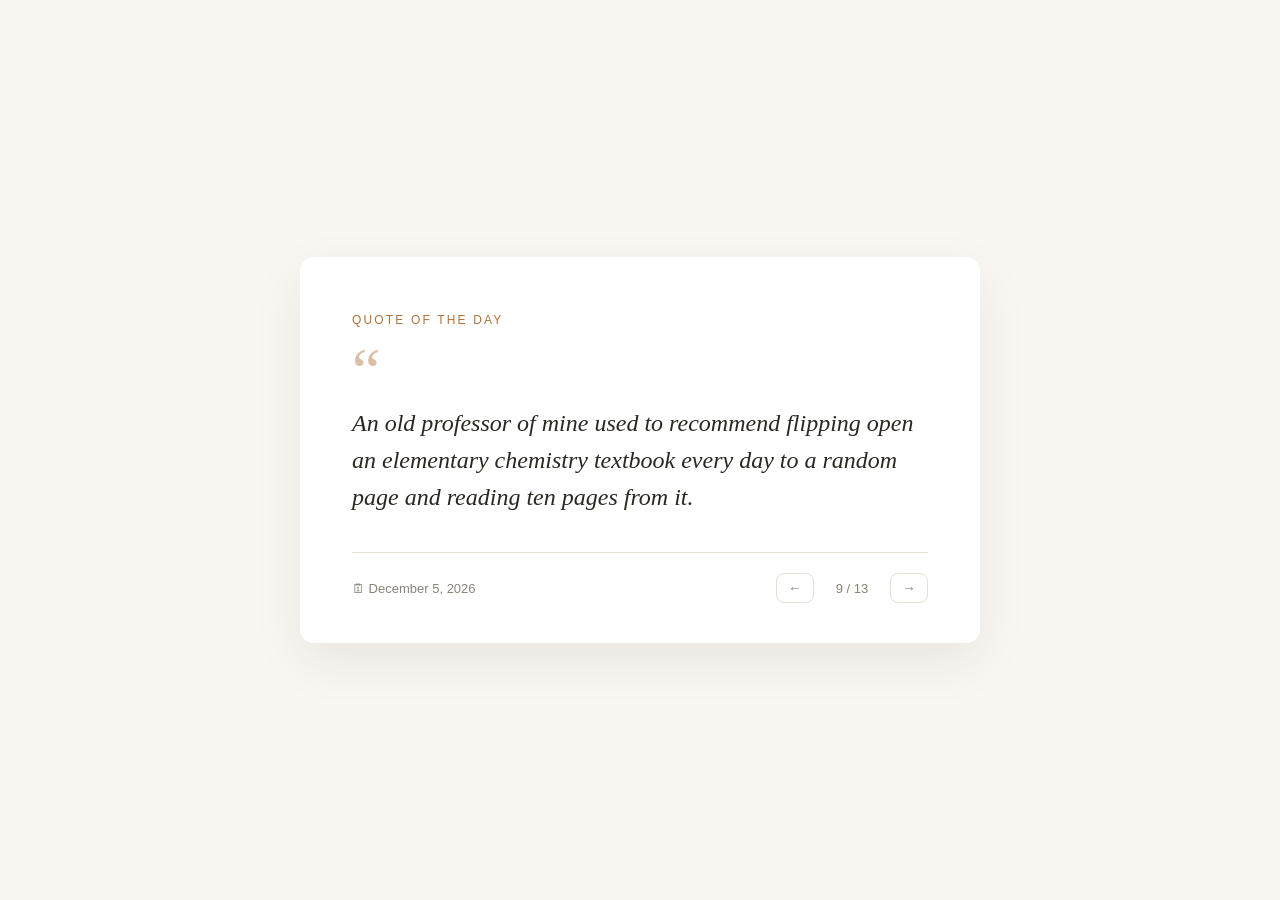
==== commit 2ec79b12: "Add quote of the day HTML page Standalone page that shows the same date-rotated quote as the README," ====
--- a/index.html
+++ b/index.html
@@ -3,324 +3,204 @@
 <head>
 <meta charset="UTF-8">
 <meta name="viewport" content="width=device-width, initial-scale=1.0">
-<title>Chandhana - Wikipedia</title>
+<title>Quote of the Day</title>
 <style>
-  :root{
-    --link:#3366cc; --link-visited:#795cb2; --link-red:#ba0000;
-    --border:#a2a9b1; --bg:#f8f9fa; --ph:#eaecf0;
-  }
-  *{box-sizing:border-box}
-  body{
-    margin:0; background:#fff;
-    font-family:sans-serif; color:#202122; font-size:14px; line-height:1.6;
-  }
-  a{color:var(--link); text-decoration:none}
-  a:hover{text-decoration:underline}
-  a.visited{color:var(--link-visited)}
-  a.new{color:var(--link-red)}
-
-  /* top bars */
-  .topbar{
-    border-bottom:1px solid var(--border); background:#fff;
-    display:flex; align-items:center; gap:18px;
-    padding:8px 16px; font-size:12.8px;
-  }
-  .topbar .logo{display:flex; align-items:center; gap:10px; font-weight:bold}
-  .topbar .logo .globe{font-size:26px}
-  .topbar .logo .wmark{font-family:'Linux Libertine','Georgia',serif; font-size:18px}
-  .topbar .logo .wmark small{display:block; font-size:9px; font-weight:normal; letter-spacing:.5px}
-  .search{margin-left:auto; display:flex}
-  .search input{
-    border:1px solid var(--border); padding:5px 8px; width:220px;
-    border-radius:2px 0 0 2px; outline:none;
-  }
-  .search button{
-    border:1px solid var(--border); border-left:none; background:var(--bg);
-    padding:5px 12px; cursor:pointer; border-radius:0 2px 2px 0;
-  }
-
-  .tabbar{
-    border-bottom:1px solid var(--border);
-    padding:0 16px; display:flex; gap:18px; font-size:12.8px;
-  }
-  .tabbar .left,.tabbar .right{display:flex; gap:18px}
-  .tabbar .right{margin-left:auto}
-  .tabbar span{padding:8px 2px; color:#54595d; cursor:pointer; border-bottom:2px solid transparent}
-  .tabbar span.active{color:#202122; border-bottom:2px solid #fff; margin-bottom:-1px; font-weight:bold}
-  .tabbar span:hover{color:var(--link)}
-
-  .layout{max-width:1000px; margin:0 auto; padding:14px 22px 60px}
-  h1.title{
-    font-family:'Linux Libertine','Georgia',serif; font-weight:normal;
-    font-size:28px; border-bottom:1px solid var(--border);
-    padding-bottom:4px; margin:6px 0 4px;
-  }
-  .subtitle{color:#54595d; font-size:13px; font-style:italic; margin-bottom:14px}
-
-  h2{
-    font-family:'Linux Libertine','Georgia',serif; font-weight:normal;
-    font-size:21px; border-bottom:1px solid var(--border);
-    padding-bottom:4px; margin:24px 0 10px;
-  }
-  h3{font-size:16px; margin:18px 0 6px}
-  p{margin:0 0 12px}
-  .edit{font-size:11px; color:var(--link); font-weight:normal}
-
-  /* infobox */
-  .infobox{
-    float:right; width:300px; margin:6px 0 18px 22px; clear:right;
-    border:1px solid var(--border); background:var(--bg);
-    font-size:12.6px; padding:0;
-  }
-  .infobox .ib-title{
-    text-align:center; font-weight:bold; font-size:14px;
-    padding:8px; background:#ccccff;
-  }
-  .infobox .ib-photo{
-    text-align:center; padding:10px;
-  }
-  .infobox .ib-photo .avatar{
-    width:150px; height:150px; border-radius:50%;
-    background:linear-gradient(135deg,#cdd9ff,#a2a9b1);
-    margin:0 auto 6px; display:flex; align-items:center; justify-content:center;
-    font-size:54px; color:#fff;
-  }
-  .infobox .ib-cap{color:#54595d; font-size:11px}
-  .infobox table{width:100%; border-collapse:collapse}
-  .infobox .sec{background:#ccccff; text-align:center; font-weight:bold; padding:4px}
-  .infobox th{text-align:left; vertical-align:top; padding:5px 8px; width:38%; font-weight:bold}
-  .infobox td{padding:5px 8px; vertical-align:top}
-  .infobox tr{border-top:1px solid #eaecf0}
-
-  /* table of contents */
-  .toc{
-    display:inline-block; border:1px solid var(--border); background:var(--bg);
-    padding:10px 16px 12px; margin:6px 0 16px; font-size:13px;
-  }
-  .toc .toc-h{text-align:center; font-weight:bold; margin-bottom:6px}
-  .toc ol{margin:0; padding-left:22px}
-  .toc ol ol{padding-left:20px}
-  .toc li{margin:2px 0}
-  .toc .num{color:#202122; margin-right:6px}
-
-  .hatnote{font-style:italic; color:#54595d; padding:2px 0 10px; border-bottom:0}
-
-  ul.refs{font-size:12px; padding-left:22px}
-  ul.refs li{margin:3px 0}
-  sup{font-size:10px}
-
-  .quote{border-left:3px solid var(--border); margin:0 0 14px; padding:2px 0 2px 14px; color:#54595d; font-style:italic}
-
-  .pillbox{display:flex; flex-wrap:wrap; gap:8px; margin:4px 0 14px}
-  .pill{border:1px solid var(--border); background:var(--bg); border-radius:14px; padding:3px 12px; font-size:12.5px}
-
-  .cats{
-    border:1px solid var(--border); background:var(--bg);
-    padding:8px 12px; margin-top:34px; font-size:12.5px;
-  }
-  .cats b{font-weight:bold; margin-right:6px}
-  .cats a{margin-right:4px}
-
-  .footer{
-    max-width:1000px; margin:18px auto 0; padding:14px 22px 40px;
-    border-top:1px solid var(--border); color:#54595d; font-size:12px;
-  }
-  .editnote{
-    background:#fef6e7; border:1px solid #f3d57a; padding:8px 12px;
-    font-size:12.5px; margin:0 0 18px; border-radius:2px;
-  }
-  @media(max-width:760px){
-    .infobox{float:none; width:auto; margin:0 0 18px}
-    .search input{width:130px}
+  :root {
+    --bg: #faf7f2;
+    --card: #ffffff;
+    --ink: #2b2822;
+    --muted: #8a8377;
+    --accent: #b0723a;
+    --rule: #e7e0d4;
+    --shadow: 0 18px 50px rgba(43, 40, 34, 0.08);
+  }
+  @media (prefers-color-scheme: dark) {
+    :root {
+      --bg: #1c1a17;
+      --card: #26231f;
+      --ink: #ece7dd;
+      --muted: #9b9486;
+      --accent: #d99a5f;
+      --rule: #3a362f;
+      --shadow: 0 18px 50px rgba(0, 0, 0, 0.35);
+    }
+  }
+  * { margin: 0; padding: 0; box-sizing: border-box; }
+  body {
+    background: var(--bg);
+    color: var(--ink);
+    font-family: Georgia, "Times New Roman", serif;
+    min-height: 100vh;
+    display: flex;
+    align-items: center;
+    justify-content: center;
+    padding: 24px;
+  }
+  .card {
+    background: var(--card);
+    max-width: 680px;
+    width: 100%;
+    border-radius: 14px;
+    box-shadow: var(--shadow);
+    padding: 56px 52px 40px;
+  }
+  .kicker {
+    font-family: -apple-system, BlinkMacSystemFont, "Segoe UI", sans-serif;
+    font-size: 12px;
+    letter-spacing: 0.18em;
+    text-transform: uppercase;
+    color: var(--accent);
+    margin-bottom: 28px;
+  }
+  .mark {
+    font-size: 64px;
+    line-height: 0.5;
+    color: var(--accent);
+    opacity: 0.45;
+    display: block;
+    margin-bottom: 18px;
+  }
+  blockquote {
+    font-size: clamp(19px, 2.6vw, 24px);
+    line-height: 1.55;
+    font-style: italic;
+  }
+  .source {
+    margin-top: 26px;
+    font-style: normal;
+    font-family: -apple-system, BlinkMacSystemFont, "Segoe UI", sans-serif;
+    font-size: 14px;
+    color: var(--muted);
+  }
+  .source::before { content: "— "; color: var(--accent); }
+  .footer {
+    margin-top: 36px;
+    padding-top: 20px;
+    border-top: 1px solid var(--rule);
+    display: flex;
+    align-items: center;
+    justify-content: space-between;
+    font-family: -apple-system, BlinkMacSystemFont, "Segoe UI", sans-serif;
+    font-size: 13px;
+    color: var(--muted);
+  }
+  .nav { display: flex; gap: 6px; align-items: center; }
+  .nav button {
+    background: none;
+    border: 1px solid var(--rule);
+    border-radius: 8px;
+    color: var(--muted);
+    font-size: 14px;
+    line-height: 1;
+    padding: 7px 11px;
+    cursor: pointer;
+    transition: color 0.15s, border-color 0.15s;
+  }
+  .nav button:hover { color: var(--accent); border-color: var(--accent); }
+  .nav .count { min-width: 64px; text-align: center; }
+  .today-link {
+    background: none;
+    border: none;
+    color: var(--accent);
+    font: inherit;
+    cursor: pointer;
+    text-decoration: underline;
+    padding: 0;
+    display: none;
+  }
+  .today-link.visible { display: inline; }
+  @media (max-width: 480px) {
+    .card { padding: 40px 28px 28px; }
+    .footer { flex-direction: column; gap: 14px; }
   }
 </style>
 </head>
 <body>
-
-<header class="topbar">
-  <div class="logo">
-    <span class="globe">🌐</span>
-    <span class="wmark">WIKIPEDIA<small>The Free Encyclopedia</small></span>
-  </div>
-  <div class="search">
-    <input type="text" placeholder="Search Wikipedia" aria-label="Search">
-    <button>Search</button>
-  </div>
-</header>
-
-<nav class="tabbar">
-  <div class="left">
-    <span class="active">Article</span>
-    <span>Talk</span>
-  </div>
-  <div class="right">
-    <span>Read</span>
-    <span>Edit</span>
-    <span>View history</span>
-    <span>Tools ▾</span>
-  </div>
-</nav>
-
-<main class="layout">
-
-  <div class="editnote">
-    ✏️ <b>This is a parody portfolio.</b> Search-and-replace the placeholders
-    (look for <code>[brackets]</code>) with your own details, swap the 🧑 avatar
-    for a photo, and you're done. Not affiliated with Wikipedia.
-  </div>
-
-  <h1 class="title">Chandhana</h1>
-  <div class="subtitle">From Wikipedia, the free encyclopedia</div>
-  <p class="hatnote">This article is about the software developer. For other uses, see Chandhana (disambiguation).</p>
-
-  <!-- INFOBOX -->
-  <aside class="infobox">
-    <div class="ib-title">Chandhana</div>
-    <div class="ib-photo">
-      <div class="avatar">🧑‍💻</div>
-      <div class="ib-cap">Chandhana, c.&nbsp;2026</div>
+  <main class="card">
+    <div class="kicker">Quote of the day</div>
+    <span class="mark">&ldquo;</span>
+    <blockquote id="quote">Loading&hellip;</blockquote>
+    <div class="source" id="source" hidden></div>
+    <div class="footer">
+      <span id="date"></span>
+      <button class="today-link" id="backToToday">back to today</button>
+      <div class="nav">
+        <button id="prev" title="Previous quote" aria-label="Previous quote">&larr;</button>
+        <span class="count" id="count"></span>
+        <button id="next" title="Next quote" aria-label="Next quote">&rarr;</button>
+      </div>
     </div>
-    <table>
-      <tr><th>Born</th><td>[Year] &nbsp;<br>[City, Country]</td></tr>
-      <tr><th>Nationality</th><td>[Nationality]</td></tr>
-      <tr><th>Occupation</th><td>Software developer · Engineer · Builder of things</td></tr>
-      <tr><th>Known&nbsp;for</th><td>Open-source projects, this suspiciously well-formatted webpage</td></tr>
-      <tr><th>Years active</th><td>[20XX]–present</td></tr>
-      <tr><td colspan="2" class="sec">Online presence</td></tr>
-      <tr><th>GitHub</th><td><a href="https://github.com/Chandhana01">@Chandhana01</a></td></tr>
-      <tr><th>Website</th><td><a href="#">[your-site.com]</a></td></tr>
-      <tr><th>Email</th><td><a href="mailto:chandhanas@gmail.com">chandhanas@gmail.com</a></td></tr>
-    </table>
-  </aside>
-
-  <p>
-    <b>Chandhana</b> (<span style="font-style:italic">/ˈtʃʌn.də.nɑː/</span>; born [Year]) is a
-    [nationality] <a href="#">software developer</a> and <a href="#">creator</a> best known for
-    building open-source projects, shipping side-projects at an alarming rate, and maintaining a
-    GitHub profile so polished that <a class="new" href="#">[citation needed]</a> people assumed
-    it was a real Wikipedia article.<sup>[1]</sup> Chandhana is widely recognised among friends and
-    family as "the one who's good with computers."<sup>[2]</sup>
-  </p>
-  <p>
-    Over the course of [a long and storied] career, Chandhana has contributed to numerous
-    repositories, debugged code at hours generally considered unhealthy, and turned an impressive
-    quantity of coffee into working software.<sup>[3]</sup>
-  </p>
-
-  <!-- TOC -->
-  <div class="toc">
-    <div class="toc-h">Contents</div>
-    <ol>
-      <li><span class="num">1</span><a href="#early">Early life and education</a></li>
-      <li><span class="num">2</span><a href="#career">Career</a>
-        <ol>
-          <li><span class="num">2.1</span><a href="#projects">Notable projects</a></li>
-          <li><span class="num">2.2</span><a href="#skills">Skills and tools</a></li>
-        </ol>
-      </li>
-      <li><span class="num">3</span><a href="#style">Working style</a></li>
-      <li><span class="num">4</span><a href="#trivia">Trivia</a></li>
-      <li><span class="num">5</span><a href="#contact">Contact</a></li>
-      <li><span class="num">6</span><a href="#refs">References</a></li>
-    </ol>
-  </div>
-
-  <h2 id="early">Early life and education <span class="edit">[edit]</span></h2>
-  <p>
-    Chandhana was born in [City, Country] and showed an early aptitude for [taking things apart /
-    asking "but how does it work?" / winning every argument about which programming language is
-    best].<sup>[1]</sup> They studied <b>[your field]</b> at <a href="#">[your university]</a>,
-    where they first discovered that semicolons are simultaneously essential and the source of all
-    suffering.
-  </p>
-  <p>
-    During this period, Chandhana developed a lifelong habit of starting many more projects than
-    any reasonable person could finish — a trait that historians describe as "extremely on brand."<sup>[2]</sup>
-  </p>
-
-  <h2 id="career">Career <span class="edit">[edit]</span></h2>
-  <p>
-    Chandhana works as a <b>[your role]</b> at <a href="#">[your company / freelance / studying]</a>,
-    focusing on [web development / data / AI / whatever you love].<sup>[3]</sup> Their work spans
-    front-end, back-end, and the mysterious in-between region known as "it works on my machine."
-  </p>
-
-  <h3 id="projects">Notable projects</h3>
-  <p>Selected works attributed to Chandhana include:</p>
-  <ul>
-    <li><b><a href="#">[Project One]</a></b> — a [short description]. Solved [a real problem] and got [X] GitHub stars.<sup>[4]</sup></li>
-    <li><b><a href="#">[Project Two]</a></b> — [what it does]. Built with [tech stack].</li>
-    <li><b><a href="#">[Project Three]</a></b> — [the fun one]. Described by reviewers as "actually kind of cool."<sup>[5]</sup></li>
-    <li><b><a class="new" href="#">[Secret Project]</a></b> — details withheld. <span style="color:#54595d">(this page is the project)</span></li>
-  </ul>
-
-  <h3 id="skills">Skills and tools</h3>
-  <p>Chandhana's documented toolkit includes:</p>
-  <div class="pillbox">
-    <span class="pill">JavaScript</span>
-    <span class="pill">Python</span>
-    <span class="pill">HTML / CSS</span>
-    <span class="pill">React</span>
-    <span class="pill">Node.js</span>
-    <span class="pill">Git</span>
-    <span class="pill">SQL</span>
-    <span class="pill">[Your stack]</span>
-    <span class="pill">Googling error messages</span>
-  </div>
-
-  <h2 id="style">Working style <span class="edit">[edit]</span></h2>
-  <blockquote class="quote">
-    "It's not a bug, it's an undocumented feature."<br>— Chandhana, allegedly<sup>[6]</sup>
-  </blockquote>
-  <p>
-    Colleagues describe Chandhana's approach as [methodical / chaotic-good / fueled by deadlines and
-    snacks]. They are noted for [clean commits / helpful code reviews / explaining things patiently /
-    naming variables after food].<sup>[2]</sup>
-  </p>
-
-  <h2 id="trivia">Trivia <span class="edit">[edit]</span></h2>
-  <ul>
-    <li>Has [X] tabs open right now. This is considered conservative.</li>
-    <li>Once fixed a bug by [restarting it / removing one line / staring at it menacingly].</li>
-    <li>Favourite key: <kbd>Ctrl</kbd>+<kbd>Z</kbd>.</li>
-    <li>Believes tabs > spaces, or spaces > tabs, and will not be taking questions.</li>
-    <li>[Add your own fun fact here.]</li>
-  </ul>
-
-  <h2 id="contact">Contact <span class="edit">[edit]</span></h2>
-  <p>
-    Chandhana can be reached via <a href="mailto:chandhanas@gmail.com">email</a> or found on
-    <a href="https://github.com/Chandhana01">GitHub</a>. Hiring managers, collaborators, and people
-    who want to say hi are all welcome.<sup>[7]</sup>
-  </p>
-
-  <h2 id="refs">References <span class="edit">[edit]</span></h2>
-  <ul class="refs">
-    <li id="r1">^ <i>The Definitive Guide to Being Pretty Good at Computers.</i> Self-published, 2026.</li>
-    <li id="r2">^ Family group chat, "messages 1–4,000." Retrieved 2026.</li>
-    <li id="r3">^ "Annual Coffee-to-Code Conversion Report." [Your Desk] Press.</li>
-    <li id="r4">^ GitHub Insights, "Contributions overview." <a href="https://github.com/Chandhana01">github.com/Chandhana01</a>.</li>
-    <li id="r5">^ A friend, in passing, probably.</li>
-    <li id="r6">^ Quote possibly apocryphal. Editors are encouraged to verify.</li>
-    <li id="r7">^ This sentence. You're reading it.</li>
-  </ul>
-
-  <div class="cats">
-    <b>Categories:</b>
-    <a href="#">Living people</a> ·
-    <a href="#">Software developers</a> ·
-    <a href="#">People who say "it works on my machine"</a> ·
-    <a href="#">[Your hometown] people</a> ·
-    <a class="new" href="#">Articles that are secretly portfolios</a>
-  </div>
-
-</main>
-
-<footer class="footer">
-  This page was last edited on 15 June 2026, by a very real human. ·
-  Text is a parody and not affiliated with the Wikimedia Foundation. ·
-  Built for fun. 🎉
-</footer>
-
+  </main>
+
+<script>
+// Fallback copy of the quotes for viewing the file directly (file://).
+// When served (e.g. GitHub Pages), quotes.json is fetched so this page
+// always matches the repo without editing it.
+const FALLBACK_QUOTES = [
+  {"text": "Ask for things. Ask for things that feel unreasonable, to make sure your intuitions about what's reasonable are accurate (of course, try not to be a jerk in the process). If you're only asking for things you get, you're not aiming high enough.", "source": ""},
+  {"text": "We have lived all our lives deep inside another era's singularity.", "source": ""},
+  {"text": "Like any language, SMILES is a formal system for representing information; in the context of chemistry, it acts like a cipher or code to translate molecular structures into linear character strings.", "source": "Scent, In Silico — Asimov Press"},
+  {"text": "Odor, however, has no reliable relationship to molecular structure or perceptual encoding, making it difficult to establish a computational coordinate system.", "source": "Scent, In Silico — Asimov Press"},
+  {"text": "Each molecule activates a distinct set of odorant receptors.", "source": "Scent, In Silico — Asimov Press"},
+  {"text": "We have a pretty solid proof of concept: biology. Every living thing is made up of vast numbers of molecular devices, so how can such molecular devices be impossible? Furthermore, we know that it is possible to develop more precise tools from less precise ones: That is what human civilization itself has done.", "source": "Nanotechnology's Spring — Works in Progress"},
+  {"text": "Storrs Hall estimates that we could have real nanotechnology within a decade if we pursued both the top-down Feynman path and the bottom-up Drexler path simultaneously, meeting in the middle.", "source": "Nanotechnology's Spring — Works in Progress"},
+  {"text": "A serious effort to develop nanotechnology need not cost that much. There are multiple nanotechnology roadmaps that have been developed, including by the Foresight Institute, the National Academies of Science, and Adam Marblestone. A particularly promising task, supported by Marblestone and others, suggests itself from recent progress in what is known as DNA origami, the use of DNA molecules for their structural rather than informational properties. Scientists are getting continually better at folding DNA into arbitrary shapes, including in three dimensions. The idea is to create a molecular 3D printer using DNA for the scaffolding and moving parts, and synthetic molecules called spiroligomers as Lego-like bricks that the printer could lay down.", "source": "Nanotechnology's Spring — Works in Progress"},
+  {"text": "An old professor of mine used to recommend flipping open an elementary chemistry textbook every day to a random page and reading ten pages from it.", "source": ""},
+  {"text": "The unserious person doesn't create value, they just use it up, and complain when it runs out.", "source": ""},
+  {"text": "\"Don't you realise!? If you start putting effort in now, you'll be king of the universe!\" ... because if your life isn't worth taking seriously, what is?", "source": ""},
+  {"text": "He meant they're incapable of doing anything other than exactly what they want right now, this second. In other words, they are not grown ups.", "source": ""},
+  {"text": "This is the potentially worrying thing about serious and unserious people - everyone can tell which one you are. If you show up late to a meeting and laugh it off because you had a late one the night before, people may laugh with you, but they'll know that you're an unserious person. If you say you'll do something, and let the deadline go by hoping that no one will notice, they will. They'll identify you as unreliable... if you show up to your life with a sense of urgency and purpose, people pick up on that. They are drawn to, and respect competence.", "source": ""}
+];
+
+let quotes = FALLBACK_QUOTES;
+let index = 0;
+let todayIndex = 0;
+
+// Same rotation as scripts/daily_quote.py: proleptic Gregorian ordinal mod count.
+// 1970-01-01 has ordinal 719163 in Python's date.toordinal().
+function todayOrdinal() {
+  const now = new Date();
+  return Math.floor(Date.UTC(now.getFullYear(), now.getMonth(), now.getDate()) / 86400000) + 719163;
+}
+
+function render() {
+  const q = quotes[index];
+  document.getElementById("quote").textContent = q.text;
+  const src = document.getElementById("source");
+  src.hidden = !q.source;
+  src.textContent = q.source || "";
+  document.getElementById("count").textContent = (index + 1) + " / " + quotes.length;
+  const isToday = index === todayIndex;
+  document.getElementById("date").textContent = isToday
+    ? "🗓 " + new Date().toLocaleDateString(undefined, { year: "numeric", month: "long", day: "numeric" })
+    : "browsing the collection";
+  document.getElementById("backToToday").classList.toggle("visible", !isToday);
+}
+
+function init(data) {
+  if (Array.isArray(data) && data.length) quotes = data;
+  todayIndex = todayOrdinal() % quotes.length;
+  index = todayIndex;
+  render();
+}
+
+document.getElementById("prev").addEventListener("click", () => {
+  index = (index - 1 + quotes.length) % quotes.length;
+  render();
+});
+document.getElementById("next").addEventListener("click", () => {
+  index = (index + 1) % quotes.length;
+  render();
+});
+document.getElementById("backToToday").addEventListener("click", () => {
+  index = todayIndex;
+  render();
+});
+
+fetch("quotes.json")
+  .then(r => (r.ok ? r.json() : null))
+  .then(init)
+  .catch(() => init(null));
+</script>
 </body>
 </html>
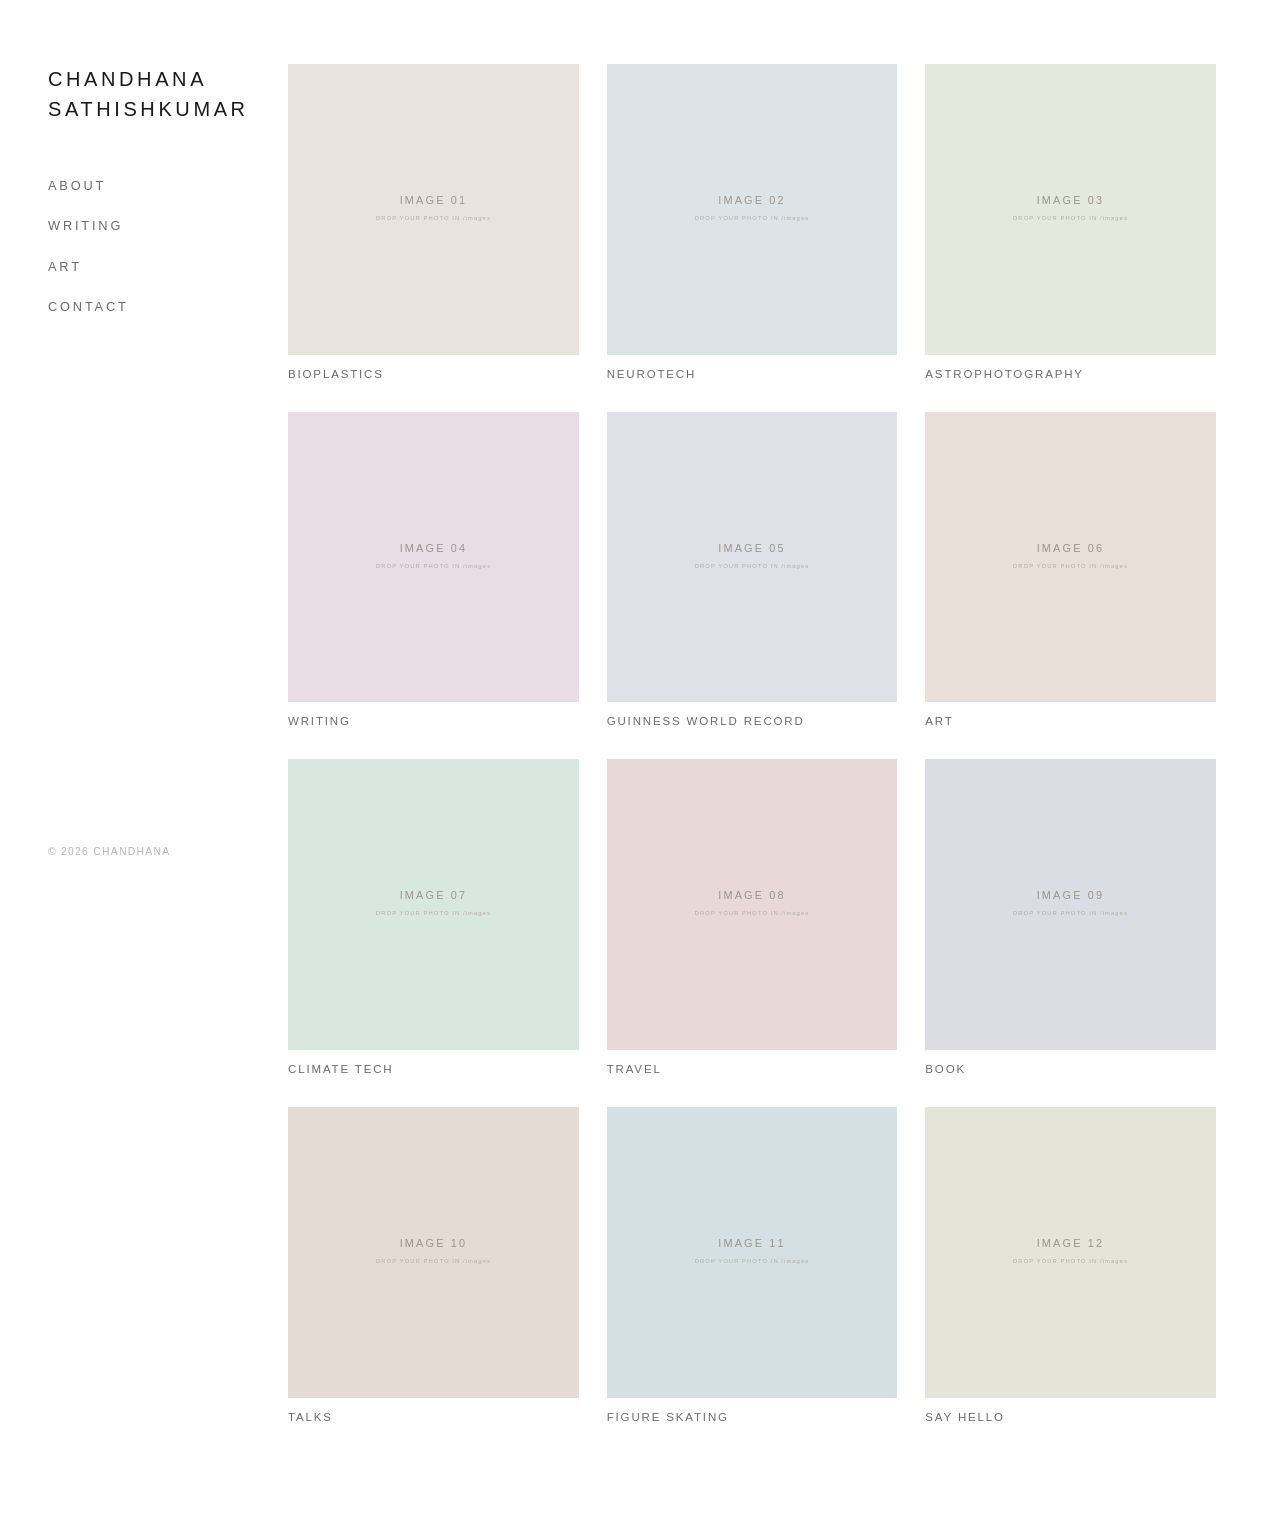
==== commit 84daed07: "Add portfolio website with sidebar nav and 3x4 image grid Minimal left-sidebar portfolio site with A" ====
--- a/index.html
+++ b/index.html
@@ -1,206 +1,85 @@
 <!DOCTYPE html>
 <html lang="en">
 <head>
-<meta charset="UTF-8">
-<meta name="viewport" content="width=device-width, initial-scale=1.0">
-<title>Quote of the Day</title>
-<style>
-  :root {
-    --bg: #faf7f2;
-    --card: #ffffff;
-    --ink: #2b2822;
-    --muted: #8a8377;
-    --accent: #b0723a;
-    --rule: #e7e0d4;
-    --shadow: 0 18px 50px rgba(43, 40, 34, 0.08);
-  }
-  @media (prefers-color-scheme: dark) {
-    :root {
-      --bg: #1c1a17;
-      --card: #26231f;
-      --ink: #ece7dd;
-      --muted: #9b9486;
-      --accent: #d99a5f;
-      --rule: #3a362f;
-      --shadow: 0 18px 50px rgba(0, 0, 0, 0.35);
-    }
-  }
-  * { margin: 0; padding: 0; box-sizing: border-box; }
-  body {
-    background: var(--bg);
-    color: var(--ink);
-    font-family: Georgia, "Times New Roman", serif;
-    min-height: 100vh;
-    display: flex;
-    align-items: center;
-    justify-content: center;
-    padding: 24px;
-  }
-  .card {
-    background: var(--card);
-    max-width: 680px;
-    width: 100%;
-    border-radius: 14px;
-    box-shadow: var(--shadow);
-    padding: 56px 52px 40px;
-  }
-  .kicker {
-    font-family: -apple-system, BlinkMacSystemFont, "Segoe UI", sans-serif;
-    font-size: 12px;
-    letter-spacing: 0.18em;
-    text-transform: uppercase;
-    color: var(--accent);
-    margin-bottom: 28px;
-  }
-  .mark {
-    font-size: 64px;
-    line-height: 0.5;
-    color: var(--accent);
-    opacity: 0.45;
-    display: block;
-    margin-bottom: 18px;
-  }
-  blockquote {
-    font-size: clamp(19px, 2.6vw, 24px);
-    line-height: 1.55;
-    font-style: italic;
-  }
-  .source {
-    margin-top: 26px;
-    font-style: normal;
-    font-family: -apple-system, BlinkMacSystemFont, "Segoe UI", sans-serif;
-    font-size: 14px;
-    color: var(--muted);
-  }
-  .source::before { content: "— "; color: var(--accent); }
-  .footer {
-    margin-top: 36px;
-    padding-top: 20px;
-    border-top: 1px solid var(--rule);
-    display: flex;
-    align-items: center;
-    justify-content: space-between;
-    font-family: -apple-system, BlinkMacSystemFont, "Segoe UI", sans-serif;
-    font-size: 13px;
-    color: var(--muted);
-  }
-  .nav { display: flex; gap: 6px; align-items: center; }
-  .nav button {
-    background: none;
-    border: 1px solid var(--rule);
-    border-radius: 8px;
-    color: var(--muted);
-    font-size: 14px;
-    line-height: 1;
-    padding: 7px 11px;
-    cursor: pointer;
-    transition: color 0.15s, border-color 0.15s;
-  }
-  .nav button:hover { color: var(--accent); border-color: var(--accent); }
-  .nav .count { min-width: 64px; text-align: center; }
-  .today-link {
-    background: none;
-    border: none;
-    color: var(--accent);
-    font: inherit;
-    cursor: pointer;
-    text-decoration: underline;
-    padding: 0;
-    display: none;
-  }
-  .today-link.visible { display: inline; }
-  @media (max-width: 480px) {
-    .card { padding: 40px 28px 28px; }
-    .footer { flex-direction: column; gap: 14px; }
-  }
-</style>
+  <meta charset="UTF-8">
+  <meta name="viewport" content="width=device-width, initial-scale=1.0">
+  <title>Chandhana Sathishkumar</title>
+  <meta name="description" content="Chandhana Sathishkumar — researcher, writer, artist.">
+  <link rel="stylesheet" href="css/style.css">
 </head>
 <body>
-  <main class="card">
-    <div class="kicker">Quote of the day</div>
-    <span class="mark">&ldquo;</span>
-    <blockquote id="quote">Loading&hellip;</blockquote>
-    <div class="source" id="source" hidden></div>
-    <div class="footer">
-      <span id="date"></span>
-      <button class="today-link" id="backToToday">back to today</button>
-      <div class="nav">
-        <button id="prev" title="Previous quote" aria-label="Previous quote">&larr;</button>
-        <span class="count" id="count"></span>
-        <button id="next" title="Next quote" aria-label="Next quote">&rarr;</button>
+  <div class="wrap">
+
+    <aside class="sidebar">
+      <div class="name"><a href="index.html">Chandhana<br>Sathishkumar</a></div>
+      <nav>
+        <ul>
+          <li><a href="about.html">About</a></li>
+          <li><a href="writing.html">Writing</a></li>
+          <li><a href="art.html">Art</a></li>
+          <li><a href="contact.html">Contact</a></li>
+        </ul>
+      </nav>
+      <div class="foot">&copy; 2026 Chandhana</div>
+    </aside>
+
+    <main class="main">
+      <!-- 3 x 4 grid — twelve tiles.
+           To use your own photos: drop them into the /images folder,
+           then change the src below (e.g. images/my-photo.jpg).
+           Captions and links are optional — edit or delete as you like. -->
+      <div class="grid">
+        <figure>
+          <a href="about.html"><img src="images/grid-01.svg" alt="Tile 1"></a>
+          <figcaption>Bioplastics</figcaption>
+        </figure>
+        <figure>
+          <a href="writing.html"><img src="images/grid-02.svg" alt="Tile 2"></a>
+          <figcaption>Neurotech</figcaption>
+        </figure>
+        <figure>
+          <a href="art.html"><img src="images/grid-03.svg" alt="Tile 3"></a>
+          <figcaption>Astrophotography</figcaption>
+        </figure>
+        <figure>
+          <a href="writing.html"><img src="images/grid-04.svg" alt="Tile 4"></a>
+          <figcaption>Writing</figcaption>
+        </figure>
+        <figure>
+          <a href="about.html"><img src="images/grid-05.svg" alt="Tile 5"></a>
+          <figcaption>Guinness World Record</figcaption>
+        </figure>
+        <figure>
+          <a href="art.html"><img src="images/grid-06.svg" alt="Tile 6"></a>
+          <figcaption>Art</figcaption>
+        </figure>
+        <figure>
+          <a href="about.html"><img src="images/grid-07.svg" alt="Tile 7"></a>
+          <figcaption>Climate Tech</figcaption>
+        </figure>
+        <figure>
+          <a href="about.html"><img src="images/grid-08.svg" alt="Tile 8"></a>
+          <figcaption>Travel</figcaption>
+        </figure>
+        <figure>
+          <a href="writing.html"><img src="images/grid-09.svg" alt="Tile 9"></a>
+          <figcaption>Book</figcaption>
+        </figure>
+        <figure>
+          <a href="about.html"><img src="images/grid-10.svg" alt="Tile 10"></a>
+          <figcaption>Talks</figcaption>
+        </figure>
+        <figure>
+          <a href="about.html"><img src="images/grid-11.svg" alt="Tile 11"></a>
+          <figcaption>Figure Skating</figcaption>
+        </figure>
+        <figure>
+          <a href="contact.html"><img src="images/grid-12.svg" alt="Tile 12"></a>
+          <figcaption>Say Hello</figcaption>
+        </figure>
       </div>
-    </div>
-  </main>
+    </main>
 
-<script>
-// Fallback copy of the quotes for viewing the file directly (file://).
-// When served (e.g. GitHub Pages), quotes.json is fetched so this page
-// always matches the repo without editing it.
-const FALLBACK_QUOTES = [
-  {"text": "Ask for things. Ask for things that feel unreasonable, to make sure your intuitions about what's reasonable are accurate (of course, try not to be a jerk in the process). If you're only asking for things you get, you're not aiming high enough.", "source": ""},
-  {"text": "We have lived all our lives deep inside another era's singularity.", "source": ""},
-  {"text": "Like any language, SMILES is a formal system for representing information; in the context of chemistry, it acts like a cipher or code to translate molecular structures into linear character strings.", "source": "Scent, In Silico — Asimov Press"},
-  {"text": "Odor, however, has no reliable relationship to molecular structure or perceptual encoding, making it difficult to establish a computational coordinate system.", "source": "Scent, In Silico — Asimov Press"},
-  {"text": "Each molecule activates a distinct set of odorant receptors.", "source": "Scent, In Silico — Asimov Press"},
-  {"text": "We have a pretty solid proof of concept: biology. Every living thing is made up of vast numbers of molecular devices, so how can such molecular devices be impossible? Furthermore, we know that it is possible to develop more precise tools from less precise ones: That is what human civilization itself has done.", "source": "Nanotechnology's Spring — Works in Progress"},
-  {"text": "Storrs Hall estimates that we could have real nanotechnology within a decade if we pursued both the top-down Feynman path and the bottom-up Drexler path simultaneously, meeting in the middle.", "source": "Nanotechnology's Spring — Works in Progress"},
-  {"text": "A serious effort to develop nanotechnology need not cost that much. There are multiple nanotechnology roadmaps that have been developed, including by the Foresight Institute, the National Academies of Science, and Adam Marblestone. A particularly promising task, supported by Marblestone and others, suggests itself from recent progress in what is known as DNA origami, the use of DNA molecules for their structural rather than informational properties. Scientists are getting continually better at folding DNA into arbitrary shapes, including in three dimensions. The idea is to create a molecular 3D printer using DNA for the scaffolding and moving parts, and synthetic molecules called spiroligomers as Lego-like bricks that the printer could lay down.", "source": "Nanotechnology's Spring — Works in Progress"},
-  {"text": "An old professor of mine used to recommend flipping open an elementary chemistry textbook every day to a random page and reading ten pages from it.", "source": ""},
-  {"text": "The unserious person doesn't create value, they just use it up, and complain when it runs out.", "source": ""},
-  {"text": "\"Don't you realise!? If you start putting effort in now, you'll be king of the universe!\" ... because if your life isn't worth taking seriously, what is?", "source": ""},
-  {"text": "He meant they're incapable of doing anything other than exactly what they want right now, this second. In other words, they are not grown ups.", "source": ""},
-  {"text": "This is the potentially worrying thing about serious and unserious people - everyone can tell which one you are. If you show up late to a meeting and laugh it off because you had a late one the night before, people may laugh with you, but they'll know that you're an unserious person. If you say you'll do something, and let the deadline go by hoping that no one will notice, they will. They'll identify you as unreliable... if you show up to your life with a sense of urgency and purpose, people pick up on that. They are drawn to, and respect competence.", "source": ""}
-];
-
-let quotes = FALLBACK_QUOTES;
-let index = 0;
-let todayIndex = 0;
-
-// Same rotation as scripts/daily_quote.py: proleptic Gregorian ordinal mod count.
-// 1970-01-01 has ordinal 719163 in Python's date.toordinal().
-function todayOrdinal() {
-  const now = new Date();
-  return Math.floor(Date.UTC(now.getFullYear(), now.getMonth(), now.getDate()) / 86400000) + 719163;
-}
-
-function render() {
-  const q = quotes[index];
-  document.getElementById("quote").textContent = q.text;
-  const src = document.getElementById("source");
-  src.hidden = !q.source;
-  src.textContent = q.source || "";
-  document.getElementById("count").textContent = (index + 1) + " / " + quotes.length;
-  const isToday = index === todayIndex;
-  document.getElementById("date").textContent = isToday
-    ? "🗓 " + new Date().toLocaleDateString(undefined, { year: "numeric", month: "long", day: "numeric" })
-    : "browsing the collection";
-  document.getElementById("backToToday").classList.toggle("visible", !isToday);
-}
-
-function init(data) {
-  if (Array.isArray(data) && data.length) quotes = data;
-  todayIndex = todayOrdinal() % quotes.length;
-  index = todayIndex;
-  render();
-}
-
-document.getElementById("prev").addEventListener("click", () => {
-  index = (index - 1 + quotes.length) % quotes.length;
-  render();
-});
-document.getElementById("next").addEventListener("click", () => {
-  index = (index + 1) % quotes.length;
-  render();
-});
-document.getElementById("backToToday").addEventListener("click", () => {
-  index = todayIndex;
-  render();
-});
-
-fetch("quotes.json")
-  .then(r => (r.ok ? r.json() : null))
-  .then(init)
-  .catch(() => init(null));
-</script>
+  </div>
 </body>
 </html>
--- a/css/style.css
+++ b/css/style.css
@@ -0,0 +1,328 @@
+/* ------------------------------------------------------------------
+   Chandhana — portfolio
+   Minimal left-sidebar layout with a 3x4 image grid on the home page.
+   ------------------------------------------------------------------ */
+
+:root {
+  --bg: #ffffff;
+  --text: #1a1a1a;
+  --text-soft: #6b6b6b;
+  --line: #e6e6e6;
+  --accent: #1a1a1a;
+  --sidebar-width: 240px;
+}
+
+* {
+  margin: 0;
+  padding: 0;
+  box-sizing: border-box;
+}
+
+html {
+  font-size: 16px;
+}
+
+body {
+  background: var(--bg);
+  color: var(--text);
+  font-family: "Helvetica Neue", Helvetica, Arial, sans-serif;
+  font-weight: 300;
+  line-height: 1.65;
+  -webkit-font-smoothing: antialiased;
+}
+
+a {
+  color: inherit;
+  text-decoration: none;
+}
+
+/* ---------- layout ---------- */
+
+.wrap {
+  display: flex;
+  min-height: 100vh;
+}
+
+/* ---------- sidebar ---------- */
+
+.sidebar {
+  width: var(--sidebar-width);
+  flex-shrink: 0;
+  padding: 64px 32px 48px 48px;
+  position: sticky;
+  top: 0;
+  align-self: flex-start;
+  height: 100vh;
+}
+
+.sidebar .name {
+  font-size: 1.25rem;
+  font-weight: 400;
+  letter-spacing: 0.18em;
+  text-transform: uppercase;
+  line-height: 1.5;
+}
+
+.sidebar .name a:hover {
+  opacity: 0.6;
+}
+
+.sidebar nav {
+  margin-top: 48px;
+}
+
+.sidebar nav ul {
+  list-style: none;
+}
+
+.sidebar nav li {
+  margin-bottom: 14px;
+}
+
+.sidebar nav a {
+  font-size: 0.8rem;
+  letter-spacing: 0.22em;
+  text-transform: uppercase;
+  color: var(--text-soft);
+  transition: color 0.2s ease;
+}
+
+.sidebar nav a:hover,
+.sidebar nav a.active {
+  color: var(--text);
+}
+
+.sidebar .foot {
+  position: absolute;
+  bottom: 40px;
+  left: 48px;
+  font-size: 0.65rem;
+  letter-spacing: 0.12em;
+  color: #b5b5b5;
+  text-transform: uppercase;
+}
+
+/* ---------- main ---------- */
+
+.main {
+  flex: 1;
+  padding: 64px 64px 96px 48px;
+  max-width: 1200px;
+}
+
+/* ---------- home grid: 3 columns x 4 rows ---------- */
+
+.grid {
+  display: grid;
+  grid-template-columns: repeat(3, 1fr);
+  gap: 28px;
+}
+
+.grid figure a {
+  display: block;
+  overflow: hidden;
+  background: #f4f4f4;
+}
+
+.grid img {
+  width: 100%;
+  aspect-ratio: 1 / 1;
+  object-fit: cover;
+  display: block;
+  transition: opacity 0.25s ease, transform 0.4s ease;
+}
+
+.grid figure a:hover img {
+  opacity: 0.85;
+  transform: scale(1.02);
+}
+
+.grid figcaption {
+  margin-top: 10px;
+  font-size: 0.72rem;
+  letter-spacing: 0.16em;
+  text-transform: uppercase;
+  color: var(--text-soft);
+}
+
+/* ---------- inner pages ---------- */
+
+.page {
+  max-width: 640px;
+}
+
+.page h1 {
+  font-size: 0.95rem;
+  font-weight: 400;
+  letter-spacing: 0.24em;
+  text-transform: uppercase;
+  margin-bottom: 40px;
+  padding-bottom: 16px;
+  border-bottom: 1px solid var(--line);
+}
+
+.page p {
+  margin-bottom: 22px;
+  font-size: 1rem;
+  color: #333;
+}
+
+.page .lede {
+  font-size: 1.15rem;
+  color: var(--text);
+}
+
+.page ul.list {
+  list-style: none;
+}
+
+.page ul.list li {
+  padding: 20px 0;
+  border-bottom: 1px solid var(--line);
+}
+
+.page ul.list li:first-child {
+  padding-top: 0;
+}
+
+.page ul.list .item-title {
+  display: block;
+  font-size: 1rem;
+  font-weight: 400;
+  margin-bottom: 4px;
+}
+
+.page ul.list .item-title a:hover {
+  opacity: 0.6;
+}
+
+.page ul.list .item-meta {
+  font-size: 0.78rem;
+  letter-spacing: 0.08em;
+  text-transform: uppercase;
+  color: var(--text-soft);
+}
+
+.page ul.list .item-desc {
+  font-size: 0.9rem;
+  color: #555;
+  margin-top: 6px;
+}
+
+/* contact */
+
+.contact-links {
+  list-style: none;
+  margin-top: 8px;
+}
+
+.contact-links li {
+  margin-bottom: 16px;
+}
+
+.contact-links .label {
+  display: inline-block;
+  width: 110px;
+  font-size: 0.72rem;
+  letter-spacing: 0.18em;
+  text-transform: uppercase;
+  color: var(--text-soft);
+}
+
+.contact-links a {
+  border-bottom: 1px solid var(--line);
+  transition: border-color 0.2s ease;
+}
+
+.contact-links a:hover {
+  border-color: var(--text);
+}
+
+/* art page grid (reuses .grid but 3 cols only when wide) */
+
+.art-grid {
+  display: grid;
+  grid-template-columns: repeat(2, 1fr);
+  gap: 28px;
+  max-width: 900px;
+}
+
+.art-grid figure a {
+  display: block;
+  overflow: hidden;
+  background: #f4f4f4;
+}
+
+.art-grid img {
+  width: 100%;
+  aspect-ratio: 4 / 3;
+  object-fit: cover;
+  display: block;
+  transition: opacity 0.25s ease;
+}
+
+.art-grid figure a:hover img {
+  opacity: 0.85;
+}
+
+.art-grid figcaption {
+  margin-top: 10px;
+  font-size: 0.72rem;
+  letter-spacing: 0.16em;
+  text-transform: uppercase;
+  color: var(--text-soft);
+}
+
+/* ---------- responsive ---------- */
+
+@media (max-width: 900px) {
+  .wrap {
+    flex-direction: column;
+  }
+
+  .sidebar {
+    width: 100%;
+    height: auto;
+    position: static;
+    padding: 40px 28px 8px;
+    text-align: center;
+  }
+
+  .sidebar nav {
+    margin-top: 20px;
+  }
+
+  .sidebar nav ul {
+    display: flex;
+    justify-content: center;
+    flex-wrap: wrap;
+    gap: 18px;
+  }
+
+  .sidebar nav li {
+    margin-bottom: 0;
+  }
+
+  .sidebar .foot {
+    display: none;
+  }
+
+  .main {
+    padding: 32px 28px 64px;
+  }
+
+  .grid {
+    grid-template-columns: repeat(2, 1fr);
+    gap: 18px;
+  }
+}
+
+@media (max-width: 520px) {
+  .grid {
+    grid-template-columns: 1fr;
+  }
+
+  .art-grid {
+    grid-template-columns: 1fr;
+  }
+}
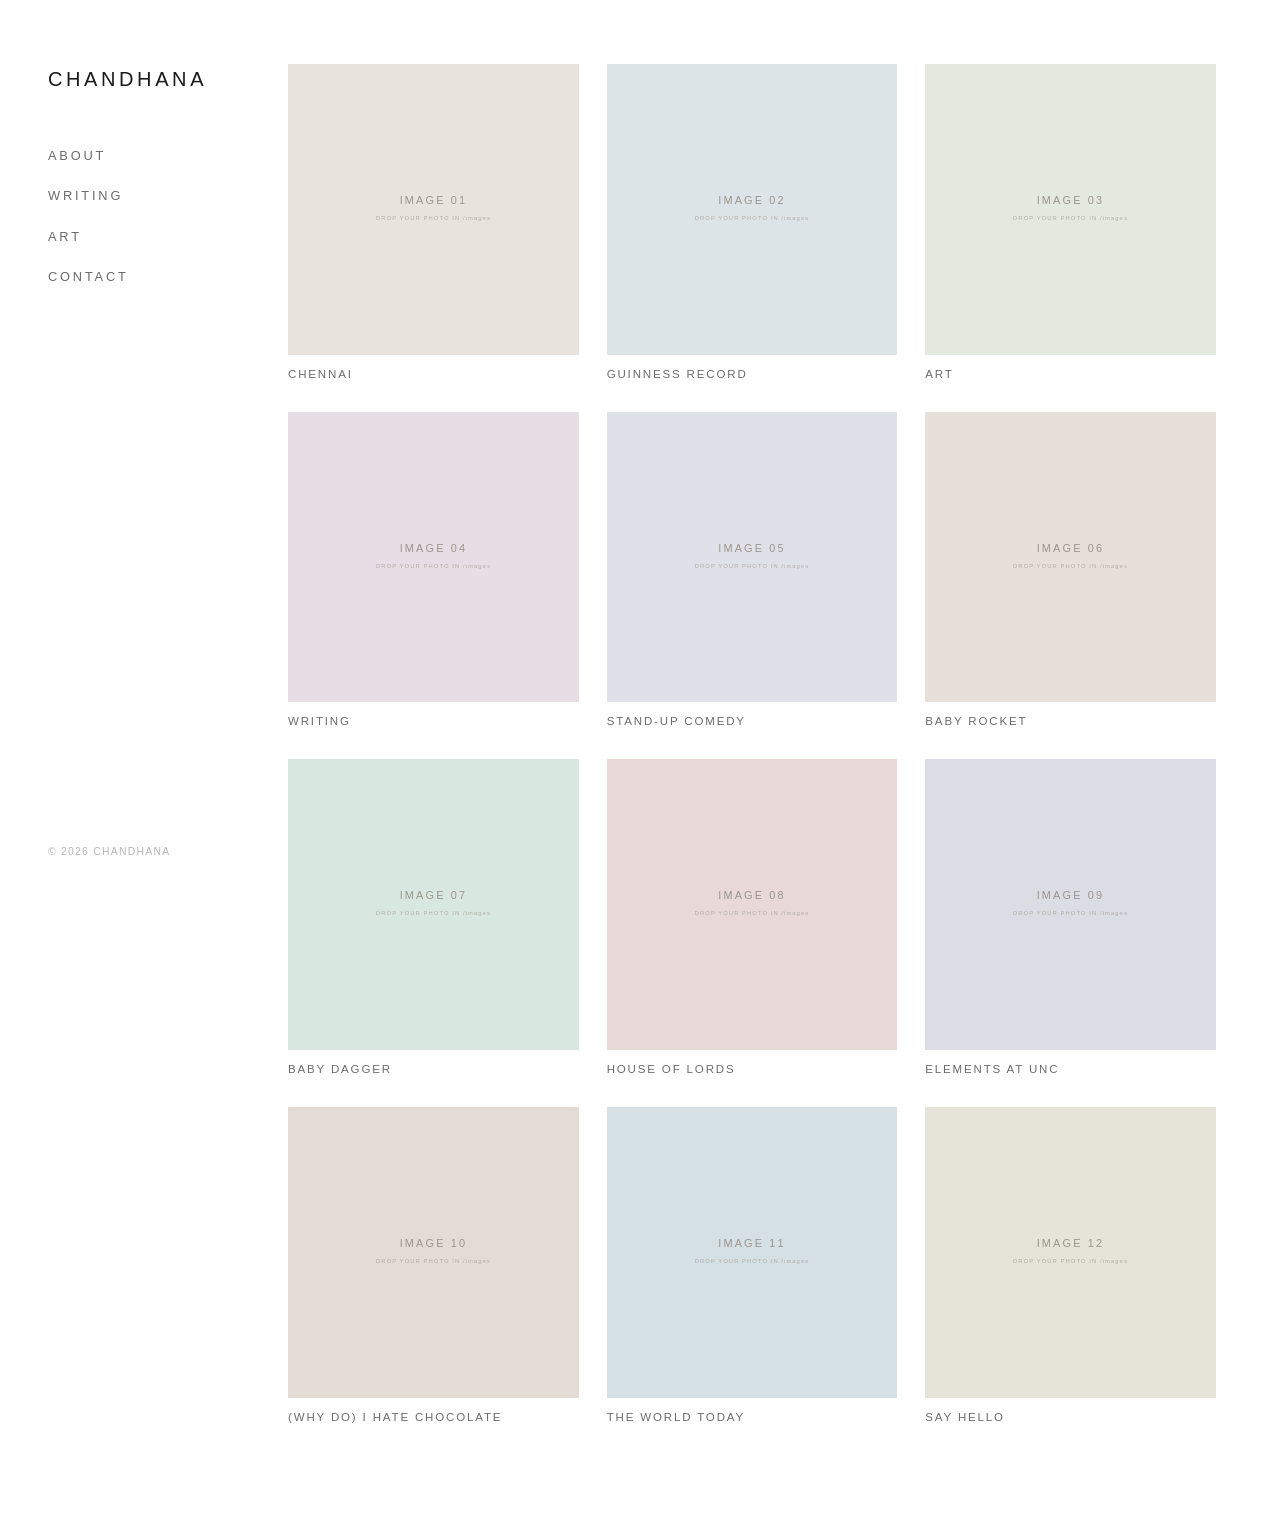
==== commit 8ae4c247: "Restrict page content to chandhana.com material Rewrite About, Writing, Art, Contact, and home grid " ====
--- a/index.html
+++ b/index.html
@@ -3,15 +3,15 @@
 <head>
   <meta charset="UTF-8">
   <meta name="viewport" content="width=device-width, initial-scale=1.0">
-  <title>Chandhana Sathishkumar</title>
-  <meta name="description" content="Chandhana Sathishkumar — researcher, writer, artist.">
+  <title>chandhana</title>
+  <meta name="description" content="chandhana — self-taught artist, writer, and stand-up comic.">
   <link rel="stylesheet" href="css/style.css">
 </head>
 <body>
   <div class="wrap">
 
     <aside class="sidebar">
-      <div class="name"><a href="index.html">Chandhana<br>Sathishkumar</a></div>
+      <div class="name"><a href="index.html">chandhana</a></div>
       <nav>
         <ul>
           <li><a href="about.html">About</a></li>
@@ -20,7 +20,7 @@
           <li><a href="contact.html">Contact</a></li>
         </ul>
       </nav>
-      <div class="foot">&copy; 2026 Chandhana</div>
+      <div class="foot">&copy; 2026 chandhana</div>
     </aside>
 
     <main class="main">
@@ -31,15 +31,15 @@
       <div class="grid">
         <figure>
           <a href="about.html"><img src="images/grid-01.svg" alt="Tile 1"></a>
-          <figcaption>Bioplastics</figcaption>
+          <figcaption>Chennai</figcaption>
         </figure>
         <figure>
-          <a href="writing.html"><img src="images/grid-02.svg" alt="Tile 2"></a>
-          <figcaption>Neurotech</figcaption>
+          <a href="about.html"><img src="images/grid-02.svg" alt="Tile 2"></a>
+          <figcaption>Guinness Record</figcaption>
         </figure>
         <figure>
           <a href="art.html"><img src="images/grid-03.svg" alt="Tile 3"></a>
-          <figcaption>Astrophotography</figcaption>
+          <figcaption>Art</figcaption>
         </figure>
         <figure>
           <a href="writing.html"><img src="images/grid-04.svg" alt="Tile 4"></a>
@@ -47,31 +47,31 @@
         </figure>
         <figure>
           <a href="about.html"><img src="images/grid-05.svg" alt="Tile 5"></a>
-          <figcaption>Guinness World Record</figcaption>
+          <figcaption>Stand-up Comedy</figcaption>
         </figure>
         <figure>
-          <a href="art.html"><img src="images/grid-06.svg" alt="Tile 6"></a>
-          <figcaption>Art</figcaption>
+          <a href="about.html"><img src="images/grid-06.svg" alt="Tile 6"></a>
+          <figcaption>Baby Rocket</figcaption>
         </figure>
         <figure>
           <a href="about.html"><img src="images/grid-07.svg" alt="Tile 7"></a>
-          <figcaption>Climate Tech</figcaption>
+          <figcaption>Baby Dagger</figcaption>
         </figure>
         <figure>
           <a href="about.html"><img src="images/grid-08.svg" alt="Tile 8"></a>
-          <figcaption>Travel</figcaption>
+          <figcaption>House of Lords</figcaption>
         </figure>
         <figure>
-          <a href="writing.html"><img src="images/grid-09.svg" alt="Tile 9"></a>
-          <figcaption>Book</figcaption>
+          <a href="about.html"><img src="images/grid-09.svg" alt="Tile 9"></a>
+          <figcaption>Elements at UNC</figcaption>
         </figure>
         <figure>
-          <a href="about.html"><img src="images/grid-10.svg" alt="Tile 10"></a>
-          <figcaption>Talks</figcaption>
+          <a href="writing.html"><img src="images/grid-10.svg" alt="Tile 10"></a>
+          <figcaption>(why do) i hate chocolate</figcaption>
         </figure>
         <figure>
-          <a href="about.html"><img src="images/grid-11.svg" alt="Tile 11"></a>
-          <figcaption>Figure Skating</figcaption>
+          <a href="art.html"><img src="images/grid-11.svg" alt="Tile 11"></a>
+          <figcaption>The World Today</figcaption>
         </figure>
         <figure>
           <a href="contact.html"><img src="images/grid-12.svg" alt="Tile 12"></a>
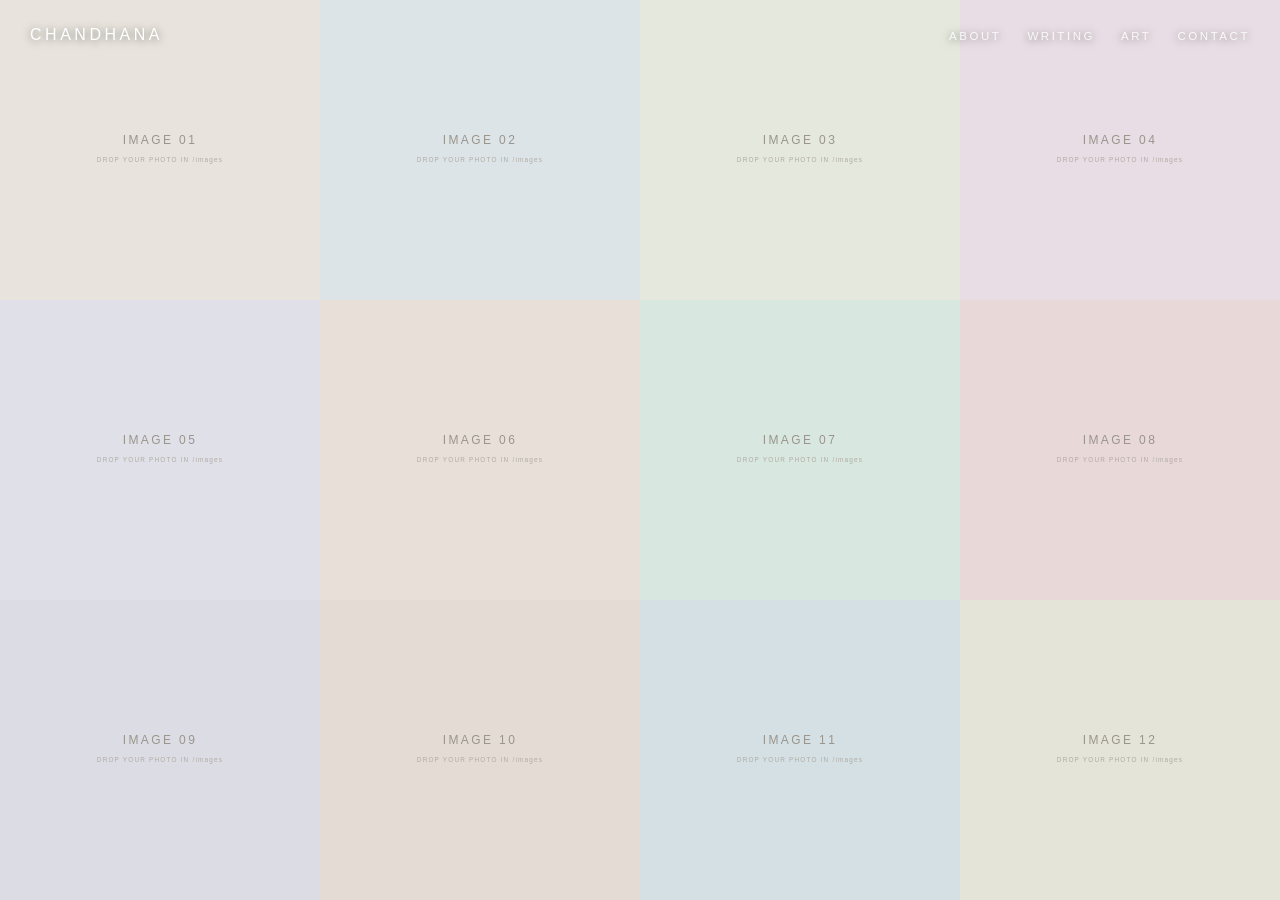
==== commit a90074ad: "Make home grid full-bleed and gapless Home page images now run edge to edge with no gaps or captions" ====
--- a/index.html
+++ b/index.html
@@ -7,79 +7,37 @@
   <meta name="description" content="chandhana — self-taught artist, writer, and stand-up comic.">
   <link rel="stylesheet" href="css/style.css">
 </head>
-<body>
-  <div class="wrap">
+<body class="home">
 
-    <aside class="sidebar">
-      <div class="name"><a href="index.html">chandhana</a></div>
-      <nav>
-        <ul>
-          <li><a href="about.html">About</a></li>
-          <li><a href="writing.html">Writing</a></li>
-          <li><a href="art.html">Art</a></li>
-          <li><a href="contact.html">Contact</a></li>
-        </ul>
-      </nav>
-      <div class="foot">&copy; 2026 chandhana</div>
-    </aside>
+  <!-- Nav overlays the grid. Delete this block if you want the pure grid only. -->
+  <header class="overlay-nav">
+    <div class="name"><a href="index.html">chandhana</a></div>
+    <ul>
+      <li><a href="about.html">About</a></li>
+      <li><a href="writing.html">Writing</a></li>
+      <li><a href="art.html">Art</a></li>
+      <li><a href="contact.html">Contact</a></li>
+    </ul>
+  </header>
 
-    <main class="main">
-      <!-- 3 x 4 grid — twelve tiles.
-           To use your own photos: drop them into the /images folder,
-           then change the src below (e.g. images/my-photo.jpg).
-           Captions and links are optional — edit or delete as you like. -->
-      <div class="grid">
-        <figure>
-          <a href="about.html"><img src="images/grid-01.svg" alt="Tile 1"></a>
-          <figcaption>Chennai</figcaption>
-        </figure>
-        <figure>
-          <a href="about.html"><img src="images/grid-02.svg" alt="Tile 2"></a>
-          <figcaption>Guinness Record</figcaption>
-        </figure>
-        <figure>
-          <a href="art.html"><img src="images/grid-03.svg" alt="Tile 3"></a>
-          <figcaption>Art</figcaption>
-        </figure>
-        <figure>
-          <a href="writing.html"><img src="images/grid-04.svg" alt="Tile 4"></a>
-          <figcaption>Writing</figcaption>
-        </figure>
-        <figure>
-          <a href="about.html"><img src="images/grid-05.svg" alt="Tile 5"></a>
-          <figcaption>Stand-up Comedy</figcaption>
-        </figure>
-        <figure>
-          <a href="about.html"><img src="images/grid-06.svg" alt="Tile 6"></a>
-          <figcaption>Baby Rocket</figcaption>
-        </figure>
-        <figure>
-          <a href="about.html"><img src="images/grid-07.svg" alt="Tile 7"></a>
-          <figcaption>Baby Dagger</figcaption>
-        </figure>
-        <figure>
-          <a href="about.html"><img src="images/grid-08.svg" alt="Tile 8"></a>
-          <figcaption>House of Lords</figcaption>
-        </figure>
-        <figure>
-          <a href="about.html"><img src="images/grid-09.svg" alt="Tile 9"></a>
-          <figcaption>Elements at UNC</figcaption>
-        </figure>
-        <figure>
-          <a href="writing.html"><img src="images/grid-10.svg" alt="Tile 10"></a>
-          <figcaption>(why do) i hate chocolate</figcaption>
-        </figure>
-        <figure>
-          <a href="art.html"><img src="images/grid-11.svg" alt="Tile 11"></a>
-          <figcaption>The World Today</figcaption>
-        </figure>
-        <figure>
-          <a href="contact.html"><img src="images/grid-12.svg" alt="Tile 12"></a>
-          <figcaption>Say Hello</figcaption>
-        </figure>
-      </div>
-    </main>
+  <!-- Full-bleed 3x4 grid: 12 tiles, edge to edge, no gaps.
+       To use your own photos: drop them into the /images folder,
+       then change the src below (e.g. images/my-photo.jpg).
+       The <span class="cap"> text only appears on hover — edit or delete freely. -->
+  <div class="fullgrid">
+    <a href="about.html"><img src="images/grid-01.svg" alt="Chennai"><span class="cap">Chennai</span></a>
+    <a href="about.html"><img src="images/grid-02.svg" alt="Guinness Record"><span class="cap">Guinness Record</span></a>
+    <a href="art.html"><img src="images/grid-03.svg" alt="Art"><span class="cap">Art</span></a>
+    <a href="writing.html"><img src="images/grid-04.svg" alt="Writing"><span class="cap">Writing</span></a>
+    <a href="about.html"><img src="images/grid-05.svg" alt="Stand-up Comedy"><span class="cap">Stand-up Comedy</span></a>
+    <a href="about.html"><img src="images/grid-06.svg" alt="Baby Rocket"><span class="cap">Baby Rocket</span></a>
+    <a href="about.html"><img src="images/grid-07.svg" alt="Baby Dagger"><span class="cap">Baby Dagger</span></a>
+    <a href="about.html"><img src="images/grid-08.svg" alt="House of Lords"><span class="cap">House of Lords</span></a>
+    <a href="about.html"><img src="images/grid-09.svg" alt="Elements at UNC"><span class="cap">Elements at UNC</span></a>
+    <a href="writing.html"><img src="images/grid-10.svg" alt="(why do) i hate chocolate"><span class="cap">(why do) i hate chocolate</span></a>
+    <a href="art.html"><img src="images/grid-11.svg" alt="The World Today"><span class="cap">The World Today</span></a>
+    <a href="contact.html"><img src="images/grid-12.svg" alt="Say Hello"><span class="cap">Say Hello</span></a>
+  </div>
 
-  </div>
 </body>
 </html>
--- a/css/style.css
+++ b/css/style.css
@@ -110,39 +110,105 @@
   max-width: 1200px;
 }
 
-/* ---------- home grid: 3 columns x 4 rows ---------- */
-
-.grid {
+/* ---------- home: full-bleed gapless grid ---------- */
+
+body.home {
+  background: #000;
+}
+
+.overlay-nav {
+  position: fixed;
+  top: 0;
+  left: 0;
+  right: 0;
+  z-index: 10;
+  display: flex;
+  justify-content: space-between;
+  align-items: baseline;
+  padding: 22px 30px;
+  color: #fff;
+  text-shadow: 0 1px 8px rgba(0, 0, 0, 0.55);
+  pointer-events: none;
+}
+
+.overlay-nav a {
+  pointer-events: auto;
+}
+
+.overlay-nav .name {
+  font-size: 1rem;
+  font-weight: 400;
+  letter-spacing: 0.22em;
+  text-transform: uppercase;
+}
+
+.overlay-nav .name a:hover {
+  opacity: 0.7;
+}
+
+.overlay-nav ul {
+  list-style: none;
+  display: flex;
+  gap: 26px;
+}
+
+.overlay-nav ul a {
+  font-size: 0.72rem;
+  letter-spacing: 0.22em;
+  text-transform: uppercase;
+  color: rgba(255, 255, 255, 0.85);
+  transition: color 0.2s ease;
+}
+
+.overlay-nav ul a:hover {
+  color: #fff;
+}
+
+.fullgrid {
   display: grid;
-  grid-template-columns: repeat(3, 1fr);
-  gap: 28px;
-}
-
-.grid figure a {
+  grid-template-columns: repeat(4, 1fr);
+  grid-auto-rows: calc(100vh / 3);
+  gap: 0;
+}
+
+.fullgrid a {
+  position: relative;
   display: block;
   overflow: hidden;
-  background: #f4f4f4;
-}
-
-.grid img {
+  background: #111;
+}
+
+.fullgrid img {
   width: 100%;
-  aspect-ratio: 1 / 1;
+  height: 100%;
   object-fit: cover;
   display: block;
-  transition: opacity 0.25s ease, transform 0.4s ease;
-}
-
-.grid figure a:hover img {
-  opacity: 0.85;
-  transform: scale(1.02);
-}
-
-.grid figcaption {
-  margin-top: 10px;
-  font-size: 0.72rem;
-  letter-spacing: 0.16em;
-  text-transform: uppercase;
-  color: var(--text-soft);
+  transition: transform 0.5s ease;
+}
+
+.fullgrid a:hover img {
+  transform: scale(1.04);
+}
+
+.fullgrid .cap {
+  position: absolute;
+  inset: 0;
+  display: flex;
+  align-items: center;
+  justify-content: center;
+  text-align: center;
+  padding: 16px;
+  background: rgba(0, 0, 0, 0.35);
+  color: #fff;
+  font-size: 0.78rem;
+  letter-spacing: 0.24em;
+  text-transform: uppercase;
+  opacity: 0;
+  transition: opacity 0.25s ease;
+}
+
+.fullgrid a:hover .cap {
+  opacity: 1;
 }
 
 /* ---------- inner pages ---------- */
@@ -311,17 +377,13 @@
     padding: 32px 28px 64px;
   }
 
-  .grid {
+  .fullgrid {
     grid-template-columns: repeat(2, 1fr);
-    gap: 18px;
+    grid-auto-rows: calc(100vh / 6);
   }
 }
 
 @media (max-width: 520px) {
-  .grid {
-    grid-template-columns: 1fr;
-  }
-
   .art-grid {
     grid-template-columns: 1fr;
   }
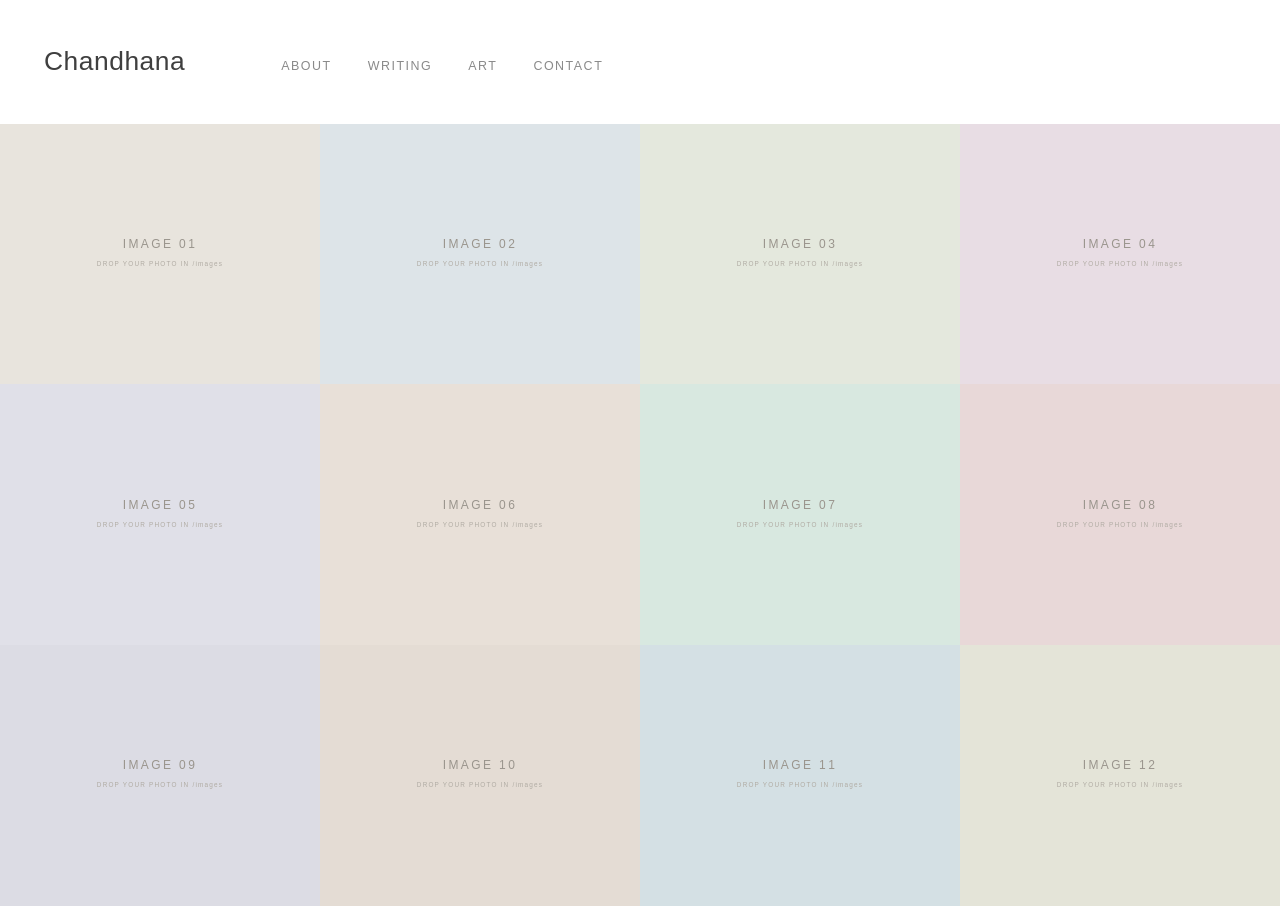
==== commit e663d7b8: "Replace sidebar with top header matching reference layout Name on the left with horizontal nav besid" ====
--- a/index.html
+++ b/index.html
@@ -7,17 +7,18 @@
   <meta name="description" content="chandhana — self-taught artist, writer, and stand-up comic.">
   <link rel="stylesheet" href="css/style.css">
 </head>
-<body class="home">
+<body>
 
-  <!-- Nav overlays the grid. Delete this block if you want the pure grid only. -->
-  <header class="overlay-nav">
-    <div class="name"><a href="index.html">chandhana</a></div>
-    <ul>
-      <li><a href="about.html">About</a></li>
-      <li><a href="writing.html">Writing</a></li>
-      <li><a href="art.html">Art</a></li>
-      <li><a href="contact.html">Contact</a></li>
-    </ul>
+  <header class="topbar">
+    <div class="name"><a href="index.html">Chandhana</a></div>
+    <nav>
+      <ul>
+        <li><a href="about.html">About</a></li>
+        <li><a href="writing.html">Writing</a></li>
+        <li><a href="art.html">Art</a></li>
+        <li><a href="contact.html">Contact</a></li>
+      </ul>
+    </nav>
   </header>
 
   <!-- Full-bleed 3x4 grid: 12 tiles, edge to edge, no gaps.
--- a/css/style.css
+++ b/css/style.css
@@ -1,15 +1,15 @@
 /* ------------------------------------------------------------------
-   Chandhana — portfolio
-   Minimal left-sidebar layout with a 3x4 image grid on the home page.
+   chandhana — portfolio
+   Top header (name + horizontal nav) with a full-bleed, gapless
+   3x4 image grid on the home page.
    ------------------------------------------------------------------ */
 
 :root {
   --bg: #ffffff;
-  --text: #1a1a1a;
-  --text-soft: #6b6b6b;
+  --text: #3f3f3f;
+  --text-soft: #8a8a8a;
   --line: #e6e6e6;
-  --accent: #1a1a1a;
-  --sidebar-width: 240px;
+  --header-h: 118px;
 }
 
 * {
@@ -36,138 +36,58 @@
   text-decoration: none;
 }
 
-/* ---------- layout ---------- */
-
-.wrap {
+/* ---------- top header: name + nav ---------- */
+
+.topbar {
   display: flex;
-  min-height: 100vh;
-}
-
-/* ---------- sidebar ---------- */
-
-.sidebar {
-  width: var(--sidebar-width);
-  flex-shrink: 0;
-  padding: 64px 32px 48px 48px;
-  position: sticky;
-  top: 0;
-  align-self: flex-start;
-  height: 100vh;
-}
-
-.sidebar .name {
-  font-size: 1.25rem;
-  font-weight: 400;
-  letter-spacing: 0.18em;
-  text-transform: uppercase;
-  line-height: 1.5;
-}
-
-.sidebar .name a:hover {
+  align-items: baseline;
+  gap: 96px;
+  padding: 40px 44px;
+  background: var(--bg);
+}
+
+.topbar .name {
+  font-size: 1.65rem;
+  font-weight: 300;
+  letter-spacing: 0.02em;
+  color: var(--text);
+  white-space: nowrap;
+}
+
+.topbar .name a:hover {
   opacity: 0.6;
 }
 
-.sidebar nav {
-  margin-top: 48px;
-}
-
-.sidebar nav ul {
-  list-style: none;
-}
-
-.sidebar nav li {
-  margin-bottom: 14px;
-}
-
-.sidebar nav a {
-  font-size: 0.8rem;
-  letter-spacing: 0.22em;
-  text-transform: uppercase;
-  color: var(--text-soft);
-  transition: color 0.2s ease;
-}
-
-.sidebar nav a:hover,
-.sidebar nav a.active {
-  color: var(--text);
-}
-
-.sidebar .foot {
-  position: absolute;
-  bottom: 40px;
-  left: 48px;
-  font-size: 0.65rem;
-  letter-spacing: 0.12em;
-  color: #b5b5b5;
-  text-transform: uppercase;
-}
-
-/* ---------- main ---------- */
-
-.main {
-  flex: 1;
-  padding: 64px 64px 96px 48px;
-  max-width: 1200px;
-}
-
-/* ---------- home: full-bleed gapless grid ---------- */
-
-body.home {
-  background: #000;
-}
-
-.overlay-nav {
-  position: fixed;
-  top: 0;
-  left: 0;
-  right: 0;
-  z-index: 10;
-  display: flex;
-  justify-content: space-between;
-  align-items: baseline;
-  padding: 22px 30px;
-  color: #fff;
-  text-shadow: 0 1px 8px rgba(0, 0, 0, 0.55);
-  pointer-events: none;
-}
-
-.overlay-nav a {
-  pointer-events: auto;
-}
-
-.overlay-nav .name {
-  font-size: 1rem;
-  font-weight: 400;
-  letter-spacing: 0.22em;
-  text-transform: uppercase;
-}
-
-.overlay-nav .name a:hover {
-  opacity: 0.7;
-}
-
-.overlay-nav ul {
+.topbar nav ul {
   list-style: none;
   display: flex;
-  gap: 26px;
-}
-
-.overlay-nav ul a {
-  font-size: 0.72rem;
-  letter-spacing: 0.22em;
-  text-transform: uppercase;
-  color: rgba(255, 255, 255, 0.85);
+  gap: 36px;
+}
+
+.topbar nav a {
+  font-size: 0.78rem;
+  letter-spacing: 0.12em;
+  text-transform: uppercase;
+  color: var(--text-soft);
+  padding-bottom: 3px;
   transition: color 0.2s ease;
 }
 
-.overlay-nav ul a:hover {
-  color: #fff;
-}
+.topbar nav a:hover {
+  color: var(--text);
+}
+
+.topbar nav a.active {
+  color: #333;
+  border-bottom: 2px solid #333;
+}
+
+/* ---------- home: full-bleed gapless grid ---------- */
 
 .fullgrid {
   display: grid;
   grid-template-columns: repeat(4, 1fr);
-  grid-auto-rows: calc(100vh / 3);
+  grid-auto-rows: calc((100vh - var(--header-h)) / 3);
   gap: 0;
 }
 
@@ -175,7 +95,7 @@
   position: relative;
   display: block;
   overflow: hidden;
-  background: #111;
+  background: #f4f4f4;
 }
 
 .fullgrid img {
@@ -213,6 +133,10 @@
 
 /* ---------- inner pages ---------- */
 
+.main {
+  padding: 24px 44px 96px;
+}
+
 .page {
   max-width: 640px;
 }
@@ -304,7 +228,7 @@
   border-color: var(--text);
 }
 
-/* art page grid (reuses .grid but 3 cols only when wide) */
+/* art page grid */
 
 .art-grid {
   display: grid;
@@ -342,44 +266,25 @@
 /* ---------- responsive ---------- */
 
 @media (max-width: 900px) {
-  .wrap {
+  .topbar {
     flex-direction: column;
-  }
-
-  .sidebar {
-    width: 100%;
-    height: auto;
-    position: static;
-    padding: 40px 28px 8px;
-    text-align: center;
-  }
-
-  .sidebar nav {
-    margin-top: 20px;
-  }
-
-  .sidebar nav ul {
-    display: flex;
-    justify-content: center;
+    gap: 18px;
+    align-items: flex-start;
+    padding: 28px 24px;
+  }
+
+  .topbar nav ul {
     flex-wrap: wrap;
-    gap: 18px;
-  }
-
-  .sidebar nav li {
-    margin-bottom: 0;
-  }
-
-  .sidebar .foot {
-    display: none;
-  }
-
-  .main {
-    padding: 32px 28px 64px;
+    gap: 22px;
   }
 
   .fullgrid {
     grid-template-columns: repeat(2, 1fr);
-    grid-auto-rows: calc(100vh / 6);
+    grid-auto-rows: 40vw;
+  }
+
+  .main {
+    padding: 16px 24px 64px;
   }
 }
 
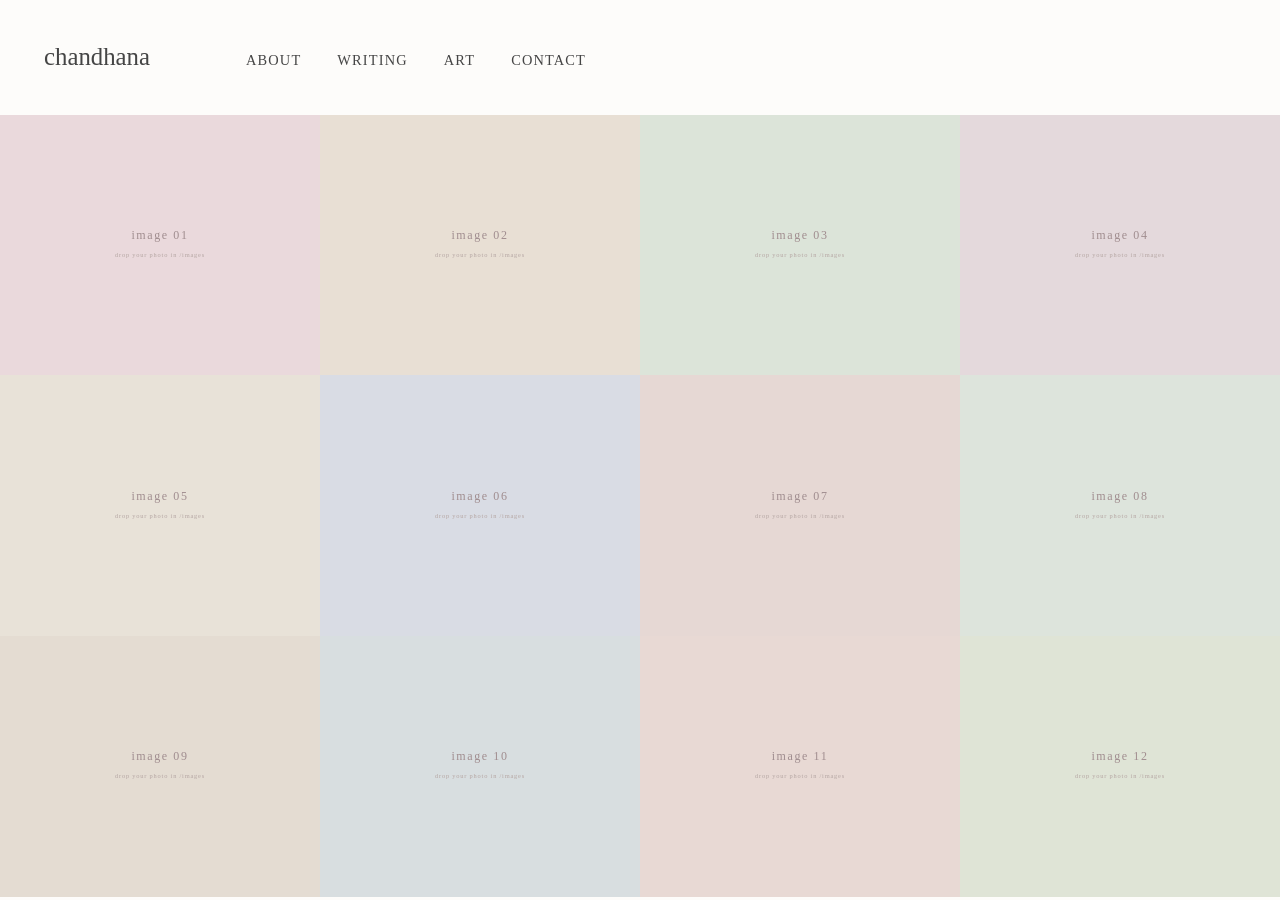
==== commit cac84e34: "Match fonts, colors, and content to chandhana.com Adopt the real site's design language from its sou" ====
--- a/index.html
+++ b/index.html
@@ -4,18 +4,18 @@
   <meta charset="UTF-8">
   <meta name="viewport" content="width=device-width, initial-scale=1.0">
   <title>chandhana</title>
-  <meta name="description" content="chandhana — self-taught artist, writer, and stand-up comic.">
+  <meta name="description" content="chandhana — I grew up in Chennai and now play with elements">
   <link rel="stylesheet" href="css/style.css">
 </head>
 <body>
 
   <header class="topbar">
-    <div class="name"><a href="index.html">Chandhana</a></div>
+    <div class="name"><a href="index.html">chandhana</a></div>
     <nav>
       <ul>
         <li><a href="about.html">About</a></li>
         <li><a href="writing.html">Writing</a></li>
-        <li><a href="art.html">Art</a></li>
+        <li><a href="art.html" class="art-link">Art</a></li>
         <li><a href="contact.html">Contact</a></li>
       </ul>
     </nav>
@@ -27,18 +27,30 @@
        The <span class="cap"> text only appears on hover — edit or delete freely. -->
   <div class="fullgrid">
     <a href="about.html"><img src="images/grid-01.svg" alt="Chennai"><span class="cap">Chennai</span></a>
-    <a href="about.html"><img src="images/grid-02.svg" alt="Guinness Record"><span class="cap">Guinness Record</span></a>
-    <a href="art.html"><img src="images/grid-03.svg" alt="Art"><span class="cap">Art</span></a>
-    <a href="writing.html"><img src="images/grid-04.svg" alt="Writing"><span class="cap">Writing</span></a>
-    <a href="about.html"><img src="images/grid-05.svg" alt="Stand-up Comedy"><span class="cap">Stand-up Comedy</span></a>
-    <a href="about.html"><img src="images/grid-06.svg" alt="Baby Rocket"><span class="cap">Baby Rocket</span></a>
-    <a href="about.html"><img src="images/grid-07.svg" alt="Baby Dagger"><span class="cap">Baby Dagger</span></a>
-    <a href="about.html"><img src="images/grid-08.svg" alt="House of Lords"><span class="cap">House of Lords</span></a>
-    <a href="about.html"><img src="images/grid-09.svg" alt="Elements at UNC"><span class="cap">Elements at UNC</span></a>
-    <a href="writing.html"><img src="images/grid-10.svg" alt="(why do) i hate chocolate"><span class="cap">(why do) i hate chocolate</span></a>
-    <a href="art.html"><img src="images/grid-11.svg" alt="The World Today"><span class="cap">The World Today</span></a>
-    <a href="contact.html"><img src="images/grid-12.svg" alt="Say Hello"><span class="cap">Say Hello</span></a>
+    <a href="about.html"><img src="images/grid-02.svg" alt="Hydrogen at Terraform"><span class="cap">Hydrogen at Terraform</span></a>
+    <a href="about.html"><img src="images/grid-03.svg" alt="Plasticlist"><span class="cap">Plasticlist</span></a>
+    <a href="about.html"><img src="images/grid-04.svg" alt="Argus Pathfinder"><span class="cap">Argus Pathfinder</span></a>
+    <a href="about.html"><img src="images/grid-05.svg" alt="Fetal Brains at IIT-M"><span class="cap">Fetal Brains at IIT-M</span></a>
+    <a href="about.html"><img src="images/grid-06.svg" alt="Guinness Record"><span class="cap">Guinness Record</span></a>
+    <a href="about.html"><img src="images/grid-07.svg" alt="Stand-up Comedy"><span class="cap">Stand-up Comedy</span></a>
+    <a href="about.html"><img src="images/grid-08.svg" alt="Baby Rocket"><span class="cap">Baby Rocket</span></a>
+    <a href="about.html"><img src="images/grid-09.svg" alt="Baby Dagger"><span class="cap">Baby Dagger</span></a>
+    <a href="about.html"><img src="images/grid-10.svg" alt="House of Lords"><span class="cap">House of Lords</span></a>
+    <a href="about.html"><img src="images/grid-11.svg" alt="Glacier, Plane, Reactor"><span class="cap">Glacier &middot; Plane &middot; Reactor</span></a>
+    <a href="writing.html"><img src="images/grid-12.svg" alt="(why do) i hate chocolate"><span class="cap">(why do) i hate chocolate</span></a>
   </div>
+
+  <!-- moon-phase easter egg, straight from chandhana.com -->
+  <script>
+    const moonPhases = ["🌑", "🌒", "🌓", "🌔", "🌕", "🌖", "🌗", "🌘"];
+    let index = 0;
+
+    setInterval(() => {
+      const moon = moonPhases[index % moonPhases.length];
+      window.location.hash = moon;
+      index++;
+    }, 150);
+  </script>
 
 </body>
 </html>
--- a/css/style.css
+++ b/css/style.css
@@ -1,14 +1,22 @@
 /* ------------------------------------------------------------------
    chandhana — portfolio
-   Top header (name + horizontal nav) with a full-bleed, gapless
-   3x4 image grid on the home page.
+   Layout: top header (name + horizontal nav) with a full-bleed,
+   gapless 3x4 image grid on the home page.
+   Fonts & colors matched to chandhana.com:
+     serif type, #fdfcfa background, #454545 headings,
+     #a12b39 links, #308A38 art green, #D68F89 quote pink.
    ------------------------------------------------------------------ */
 
 :root {
-  --bg: #ffffff;
-  --text: #3f3f3f;
-  --text-soft: #8a8a8a;
-  --line: #e6e6e6;
+  --bg: #fdfcfa;
+  --text: #000000;
+  --heading: #454545;
+  --soft: #999999;
+  --link: #a12b39;
+  --green: #308A38;
+  --pink: #D68F89;
+  --accent-bg: #ead9dc;
+  --line: #e6e0da;
   --header-h: 118px;
 }
 
@@ -25,9 +33,8 @@
 body {
   background: var(--bg);
   color: var(--text);
-  font-family: "Helvetica Neue", Helvetica, Arial, sans-serif;
-  font-weight: 300;
-  line-height: 1.65;
+  font-family: normal, serif;
+  line-height: 1.4;
   -webkit-font-smoothing: antialiased;
 }
 
@@ -47,10 +54,8 @@
 }
 
 .topbar .name {
-  font-size: 1.65rem;
-  font-weight: 300;
-  letter-spacing: 0.02em;
-  color: var(--text);
+  font-size: 1.55rem;
+  color: var(--heading);
   white-space: nowrap;
 }
 
@@ -65,21 +70,28 @@
 }
 
 .topbar nav a {
-  font-size: 0.78rem;
-  letter-spacing: 0.12em;
+  font-size: 0.9rem;
+  letter-spacing: 0.08em;
   text-transform: uppercase;
-  color: var(--text-soft);
+  color: var(--heading);
   padding-bottom: 3px;
   transition: color 0.2s ease;
 }
 
 .topbar nav a:hover {
-  color: var(--text);
+  color: var(--link);
 }
 
 .topbar nav a.active {
-  color: #333;
-  border-bottom: 2px solid #333;
+  color: var(--link);
+  border-bottom: 2px solid var(--link);
+}
+
+/* the Art nav link stays green, like on chandhana.com */
+.topbar nav a.art-link:hover,
+.topbar nav a.art-link.active {
+  color: var(--green);
+  border-color: var(--green);
 }
 
 /* ---------- home: full-bleed gapless grid ---------- */
@@ -95,7 +107,7 @@
   position: relative;
   display: block;
   overflow: hidden;
-  background: #f4f4f4;
+  background: var(--accent-bg);
 }
 
 .fullgrid img {
@@ -118,10 +130,10 @@
   justify-content: center;
   text-align: center;
   padding: 16px;
-  background: rgba(0, 0, 0, 0.35);
-  color: #fff;
-  font-size: 0.78rem;
-  letter-spacing: 0.24em;
+  background: rgba(69, 69, 69, 0.45);
+  color: #fdfcfa;
+  font-size: 0.85rem;
+  letter-spacing: 0.18em;
   text-transform: uppercase;
   opacity: 0;
   transition: opacity 0.25s ease;
@@ -142,28 +154,73 @@
 }
 
 .page h1 {
-  font-size: 0.95rem;
-  font-weight: 400;
-  letter-spacing: 0.24em;
-  text-transform: uppercase;
-  margin-bottom: 40px;
-  padding-bottom: 16px;
-  border-bottom: 1px solid var(--line);
+  color: var(--heading);
+  font-size: 1.55rem;
+  font-weight: normal;
+  margin-bottom: 1.2rem;
+}
+
+.page h2 {
+  color: #944547;
+  font-size: 1em;
+  margin-top: 2rem;
+  margin-bottom: 0.5rem;
 }
 
 .page p {
-  margin-bottom: 22px;
+  margin-bottom: 1.2rem;
   font-size: 1rem;
-  color: #333;
 }
 
 .page .lede {
-  font-size: 1.15rem;
-  color: var(--text);
-}
+  font-size: 1.05rem;
+}
+
+.page ul {
+  padding-left: 1.4rem;
+  margin-bottom: 1.2rem;
+}
+
+.page ul li {
+  margin-bottom: 0.35rem;
+}
+
+.page a.u {
+  color: var(--link);
+}
+
+.page a.u:hover {
+  text-decoration: underline;
+}
+
+.page a.g {
+  color: var(--green);
+}
+
+.page a.g:hover {
+  text-decoration: underline;
+}
+
+.page blockquote {
+  border-left: 2px solid #000000;
+  padding-left: 1rem;
+  margin: 1rem 0;
+  font-size: 0.85em;
+}
+
+.page blockquote a {
+  color: var(--pink);
+}
+
+.page blockquote a:hover {
+  text-decoration: underline;
+}
+
+/* writing list */
 
 .page ul.list {
   list-style: none;
+  padding-left: 0;
 }
 
 .page ul.list li {
@@ -177,25 +234,26 @@
 
 .page ul.list .item-title {
   display: block;
-  font-size: 1rem;
-  font-weight: 400;
+  font-size: 1.05rem;
   margin-bottom: 4px;
 }
 
+.page ul.list .item-title a {
+  color: var(--link);
+}
+
 .page ul.list .item-title a:hover {
-  opacity: 0.6;
+  text-decoration: underline;
 }
 
 .page ul.list .item-meta {
-  font-size: 0.78rem;
-  letter-spacing: 0.08em;
-  text-transform: uppercase;
-  color: var(--text-soft);
+  font-size: 0.85rem;
+  color: var(--soft);
+  font-style: italic;
 }
 
 .page ul.list .item-desc {
-  font-size: 0.9rem;
-  color: #555;
+  font-size: 0.95rem;
   margin-top: 6px;
 }
 
@@ -203,6 +261,7 @@
 
 .contact-links {
   list-style: none;
+  padding-left: 0;
   margin-top: 8px;
 }
 
@@ -213,19 +272,21 @@
 .contact-links .label {
   display: inline-block;
   width: 110px;
-  font-size: 0.72rem;
-  letter-spacing: 0.18em;
-  text-transform: uppercase;
-  color: var(--text-soft);
+  font-size: 0.85rem;
+  color: var(--soft);
+  font-style: italic;
 }
 
 .contact-links a {
-  border-bottom: 1px solid var(--line);
-  transition: border-color 0.2s ease;
+  color: var(--link);
+}
+
+.contact-links a.g {
+  color: var(--green);
 }
 
 .contact-links a:hover {
-  border-color: var(--text);
+  text-decoration: underline;
 }
 
 /* art page grid */
@@ -240,7 +301,7 @@
 .art-grid figure a {
   display: block;
   overflow: hidden;
-  background: #f4f4f4;
+  background: var(--accent-bg);
 }
 
 .art-grid img {
@@ -257,10 +318,9 @@
 
 .art-grid figcaption {
   margin-top: 10px;
-  font-size: 0.72rem;
-  letter-spacing: 0.16em;
-  text-transform: uppercase;
-  color: var(--text-soft);
+  font-size: 0.85rem;
+  color: var(--soft);
+  font-style: italic;
 }
 
 /* ---------- responsive ---------- */
